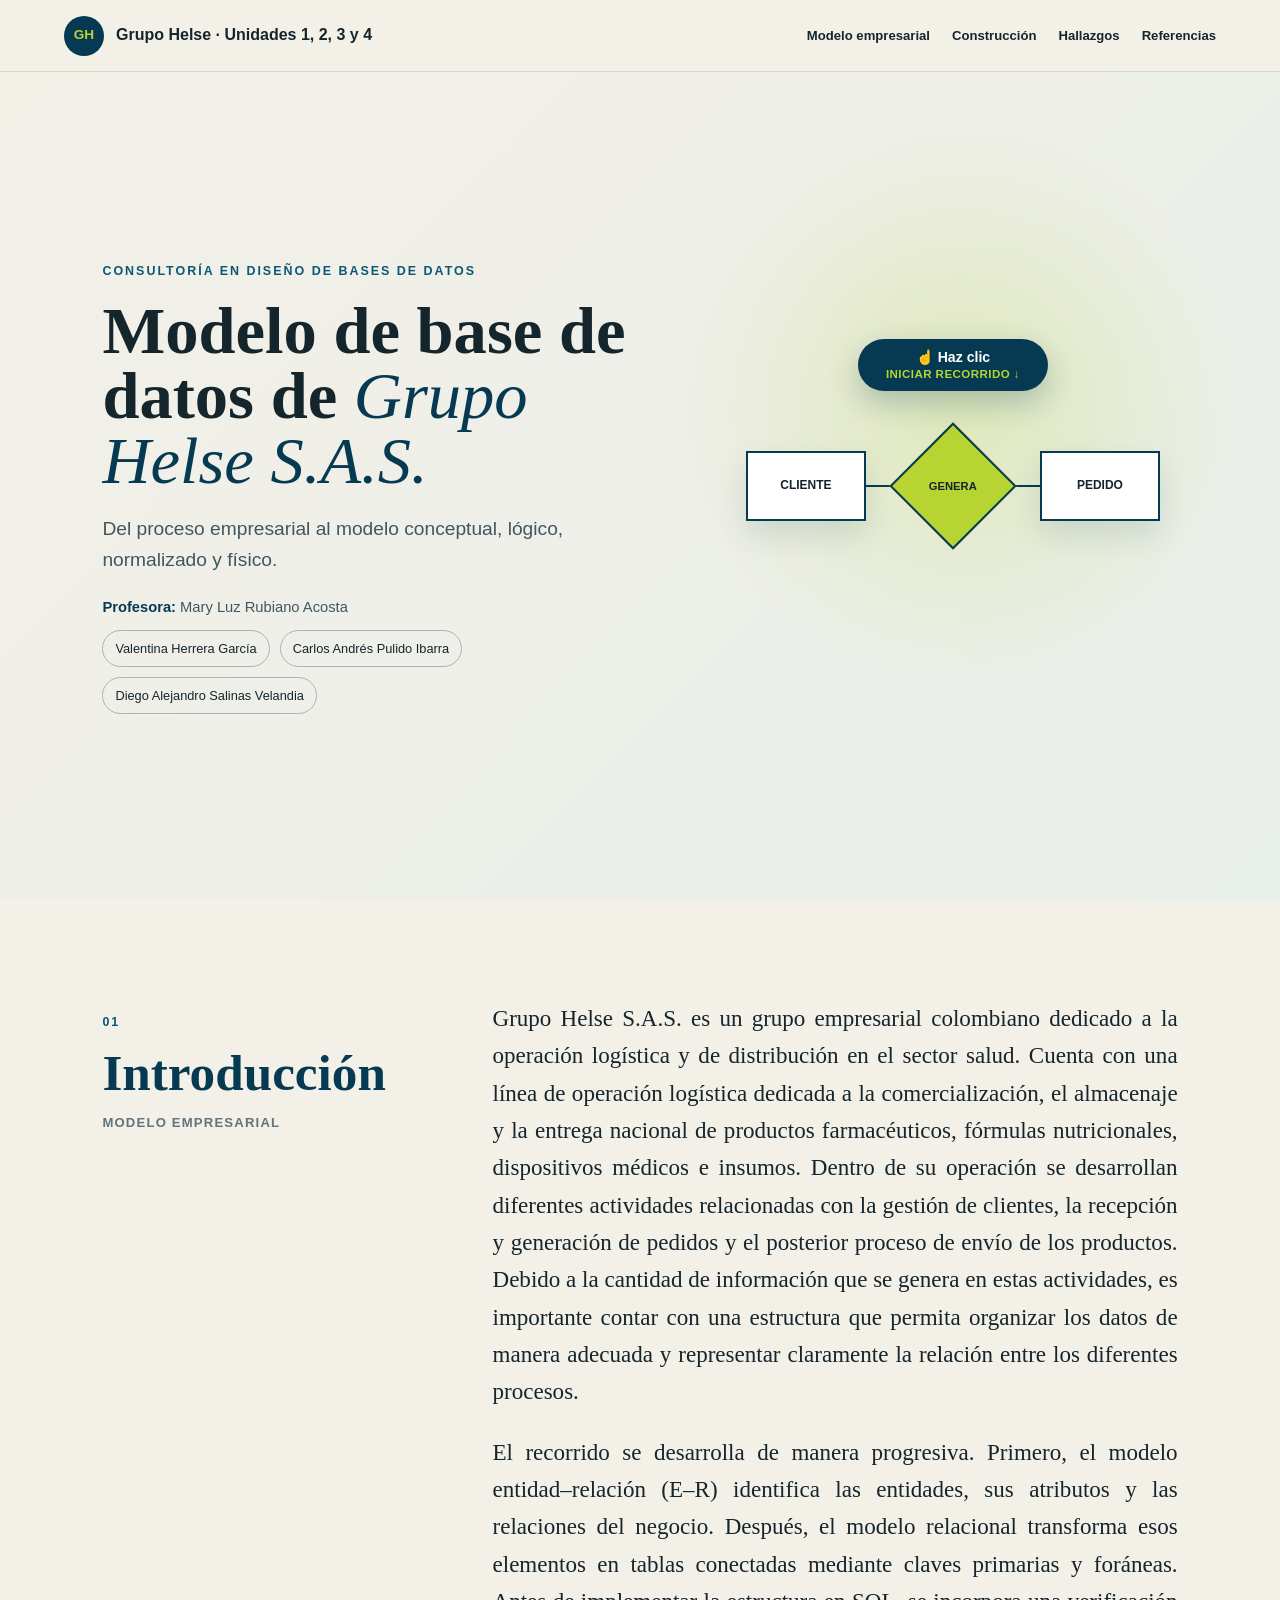
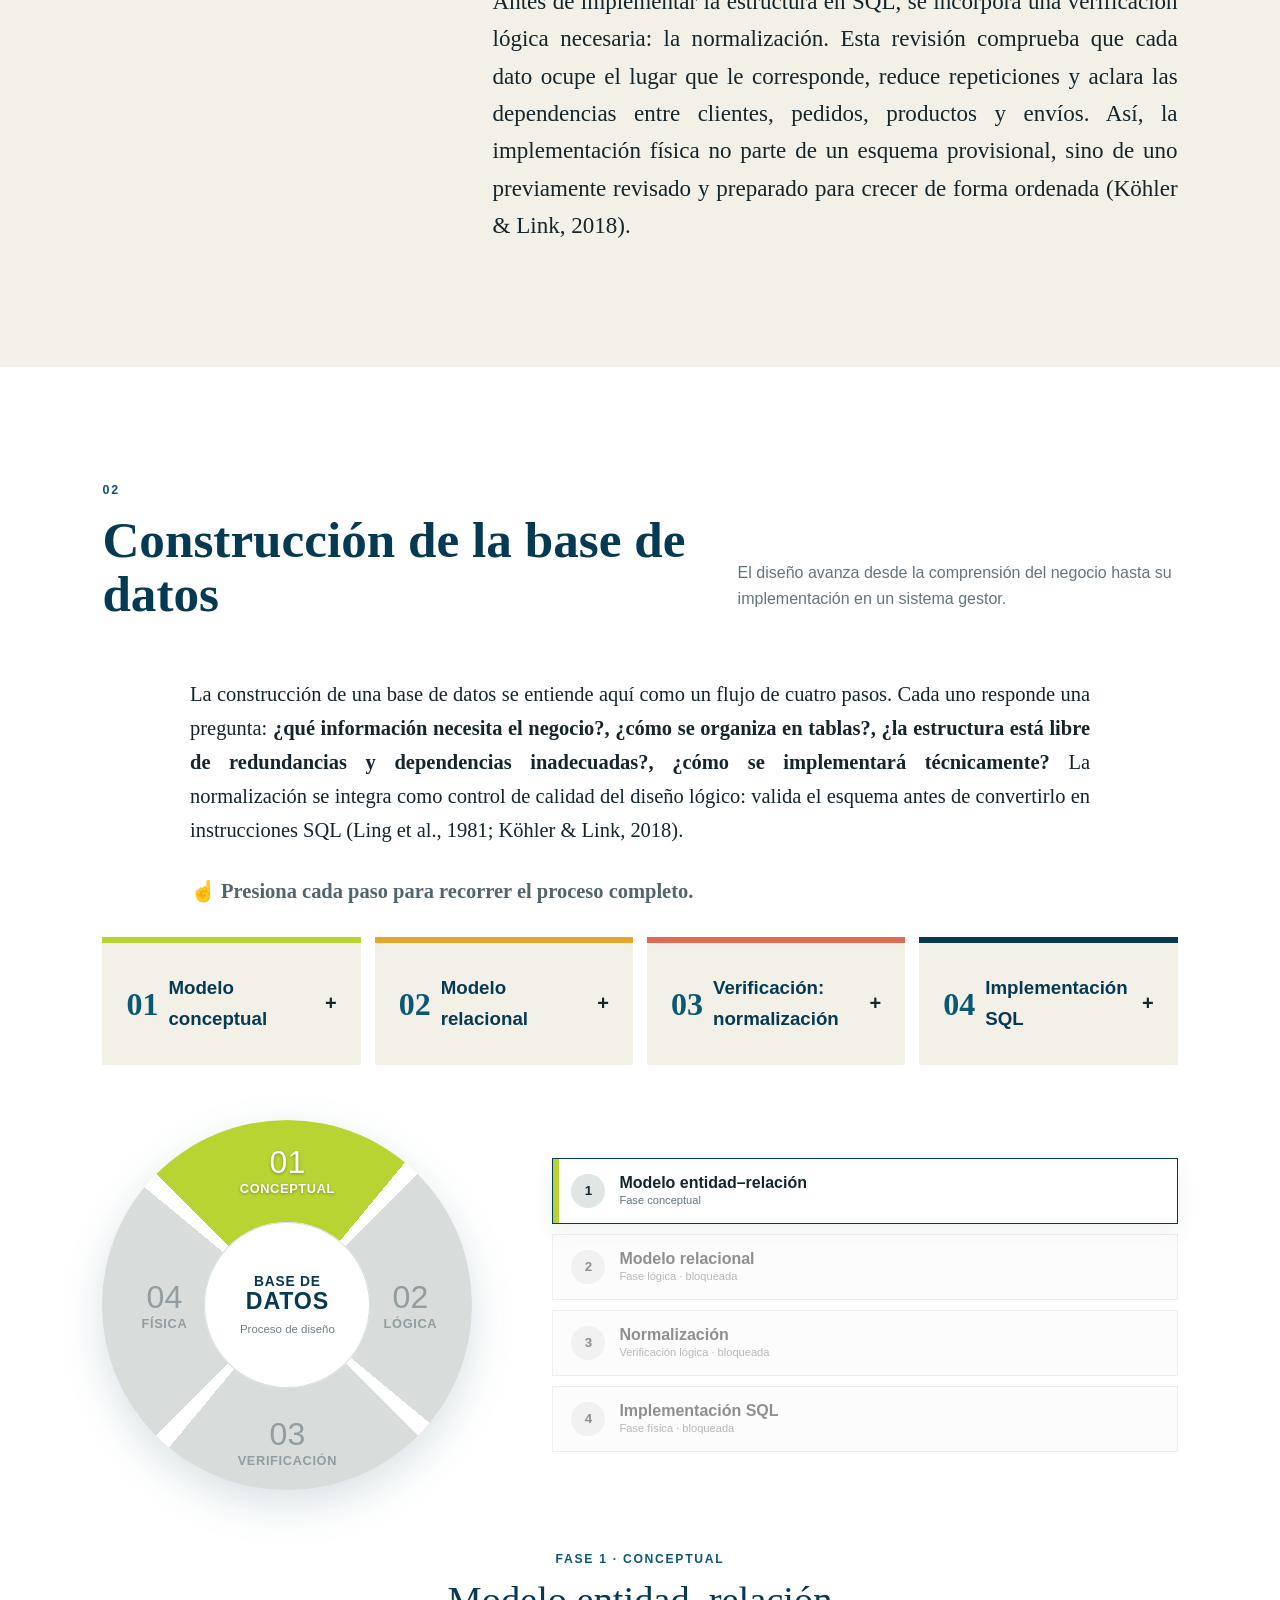
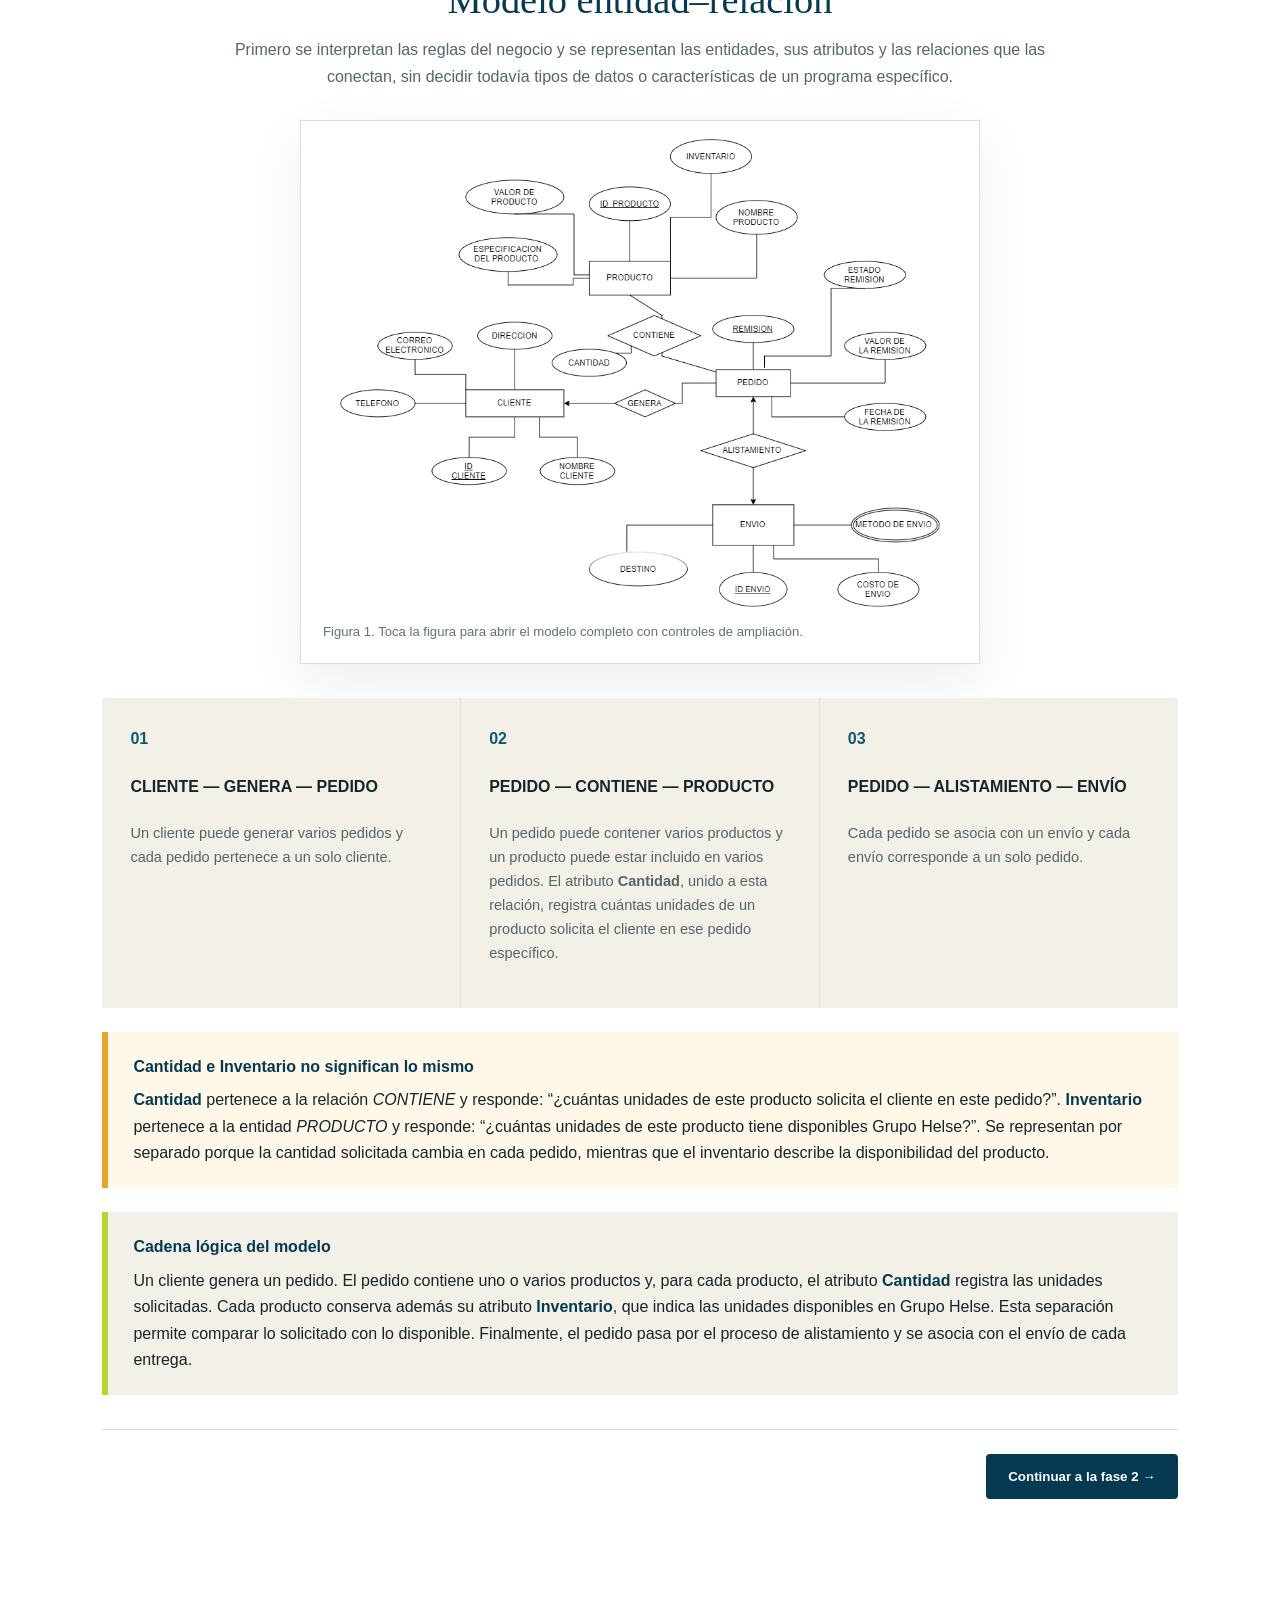
==== index.html @ 8d32c9d5 "Amplía únicamente la fase SQL con validación, dump, consultas y capturas; actualiza portada hasta Un" ====
<!doctype html>
<html lang="es">
<head>
  <meta charset="utf-8">
  <meta name="viewport" content="width=device-width,initial-scale=1">
  <meta http-equiv="Cache-Control" content="no-cache, no-store, must-revalidate">
  <meta http-equiv="Pragma" content="no-cache">
  <meta http-equiv="Expires" content="0">
  <title>Grupo Helse | Modelo de base de datos</title>
  <link rel="stylesheet" href="estilos.css?v=20260816-12">
  <link rel="stylesheet" href="fases.css?v=20260830-1">
  <style>
    .heroInicio{position:relative;border-radius:18px;cursor:pointer;outline:2px solid transparent;transition:transform .2s,outline-color .2s,background .2s}
    .heroInicio:hover,.heroInicio:focus-visible{transform:translateY(-4px);outline-color:var(--azul);background:#ffffff45}
    .indicacionInicio{position:absolute;top:28px;left:50%;z-index:4;transform:translateX(-50%);display:flex;flex-direction:column;align-items:center;min-width:190px;padding:10px 18px;border-radius:999px;background:var(--azul);color:#fff;box-shadow:0 12px 30px #063a5340;text-align:center;line-height:1.25;animation:latidoInicio 1.8s ease-in-out infinite}
    .indicacionInicio b{font-size:.88rem}.indicacionInicio small{color:var(--verde);font-size:.72rem;font-weight:800;letter-spacing:.04em;text-transform:uppercase}
    @keyframes latidoInicio{0%,100%{transform:translateX(-50%) scale(1)}50%{transform:translateX(-50%) scale(1.05)}}
    @media(max-width:600px){.indicacionInicio{top:4px}.heroInicio{margin-top:6px!important}}
    @media(prefers-reduced-motion:reduce){.indicacionInicio{animation:none}}
    @media(min-width:961px){.hero{padding-top:4vh;padding-bottom:4vh}.hero h1{font-size:clamp(3rem,5.2vw,5.5rem)}.hero .profesora{margin:0 0 10px}.hero .autores{margin:10px 0}}
    .fase4Activa .selectorFases{margin-bottom:18px}.fase4Activa #fase4 .avisoSiguienteLeccion{margin:0 auto;padding:24px;max-width:760px}.fase4Final p{margin:8px 0 18px;color:#52656d;font-size:1.05rem}.fase4Final .navegacionFases{justify-content:center;margin:0;padding:0;border:0}
    @media(max-width:600px){.fase4Activa .selectorFases{gap:10px;margin-bottom:10px}.fase4Activa .botonesFase{gap:6px}.fase4Activa .botonesFase button{padding:9px 12px}.fase4Activa #fase4 .avisoSiguienteLeccion{padding:14px}.fase4Activa #fase4 h3{font-size:1.8rem}.fase4Final p{margin:4px 0 10px}.fase4Final .navegacionFases button{padding:10px 14px}}
  </style>
  <link rel="stylesheet" href="sql-phase.css?v=20260907-1">
</head>
<body class="recorridoPendiente">
<header class="barra">
  <a class="marca" href="#inicio"><span>GH</span> Grupo Helse · Unidades 1, 2, 3 y 4</a>
  <nav><a href="#caso">Modelo empresarial</a><a href="#fases">Construcción</a><a href="#hallazgos">Hallazgos</a><a href="#referencias">Referencias</a></nav>
</header>
<main>
  <section class="hero" id="inicio">
    <div>
      <p class="etiqueta">Consultoría en diseño de bases de datos</p>
      <h1>Modelo de base de datos de <em>Grupo Helse S.A.S.</em></h1>
      <p class="bajada">Del proceso empresarial al modelo conceptual, lógico, normalizado y físico.</p>
      <p class="profesora"><strong>Profesora:</strong> Mary Luz Rubiano Acosta</p>
      <div class="autores"><span>Valentina Herrera García</span><span>Carlos Andrés Pulido Ibarra</span><span>Diego Alejandro Salinas Velandia</span></div>
    </div>
    <a class="heroGrafico heroInicio" href="#caso" aria-label="Haz clic para iniciar el recorrido">
      <span class="indicacionInicio"><b>☝ Haz clic</b><small>Iniciar recorrido ↓</small></span>
      <div class="nodo">CLIENTE</div><div class="linea"></div><div class="rombo"><span>GENERA</span></div><div class="linea"></div><div class="nodo">PEDIDO</div>
    </a>
  </section>

  <section class="seccion introduccion" id="caso">
    <div><p class="numero">01</p><h2>Introducción</h2><p class="subtitulo">Modelo empresarial</p></div>
    <div class="textoGrande">
      <p>Grupo Helse S.A.S. es un grupo empresarial colombiano dedicado a la operación logística y de distribución en el sector salud. Cuenta con una línea de operación logística dedicada a la comercialización, el almacenaje y la entrega nacional de productos farmacéuticos, fórmulas nutricionales, dispositivos médicos e insumos. Dentro de su operación se desarrollan diferentes actividades relacionadas con la gestión de clientes, la recepción y generación de pedidos y el posterior proceso de envío de los productos. Debido a la cantidad de información que se genera en estas actividades, es importante contar con una estructura que permita organizar los datos de manera adecuada y representar claramente la relación entre los diferentes procesos.</p>
      <p>El recorrido se desarrolla de manera progresiva. Primero, el modelo entidad–relación (E–R) identifica las entidades, sus atributos y las relaciones del negocio. Después, el modelo relacional transforma esos elementos en tablas conectadas mediante claves primarias y foráneas. Antes de implementar la estructura en SQL, se incorpora una verificación lógica necesaria: la normalización. Esta revisión comprueba que cada dato ocupe el lugar que le corresponde, reduce repeticiones y aclara las dependencias entre clientes, pedidos, productos y envíos. Así, la implementación física no parte de un esquema provisional, sino de uno previamente revisado y preparado para crecer de forma ordenada (Köhler &amp; Link, 2018).</p>
    </div>
  </section>

  <section class="seccion fases" id="fases">
    <div class="cabecera"><div><p class="numero">02</p><h2>Construcción de la base de datos</h2></div><p>El diseño avanza desde la comprensión del negocio hasta su implementación en un sistema gestor.</p></div>
    <div class="explicacionFases">
      <p>La construcción de una base de datos se entiende aquí como un flujo de cuatro pasos. Cada uno responde una pregunta: <strong>¿qué información necesita el negocio?, ¿cómo se organiza en tablas?, ¿la estructura está libre de redundancias y dependencias inadecuadas?, ¿cómo se implementará técnicamente?</strong> La normalización se integra como control de calidad del diseño lógico: valida el esquema antes de convertirlo en instrucciones SQL (Ling et al., 1981; Köhler &amp; Link, 2018).</p>
      <p class="ayudaFases">☝ Presiona cada paso para recorrer el proceso completo.</p>
      <div class="resumenTresFases resumenCuatroFases"><details><summary><span>01</span><h3>Modelo conceptual</h3><b>+</b></summary><p>Representa el negocio mediante entidades, atributos, relaciones y reglas. El modelo E–R facilita la comunicación entre usuarios y diseñadores <a href="https://doi.org/10.1016/j.datak.2015.07.002" target="_blank" rel="noopener">(Storey et al., 2015)</a>.</p></details><details><summary><span>02</span><h3>Modelo relacional</h3><b>+</b></summary><p>Transforma el modelo conceptual en tablas, columnas, claves primarias y claves foráneas, todavía sin depender de un gestor específico <a href="https://doi.org/10.1016/S0065-2458(08)60593-8" target="_blank" rel="noopener">(Navathe &amp; Pernul, 1992)</a>.</p></details><details><summary><span>03</span><h3>Verificación: normalización</h3><b>+</b></summary><p>Revisa el modelo lógico mediante la primera, segunda y tercera forma normal para reducir redundancias y comprobar dependencias antes de implementar.</p></details><details><summary><span>04</span><h3>Implementación SQL</h3><b>+</b></summary><p>Crea las tablas en un gestor y define tipos de datos, restricciones e índices a partir de una estructura ya verificada.</p></details></div>
    </div>
    <div class="selectorFases">
      <div class="rueda" data-activa="1" aria-label="Ciclo de construcción de la base de datos">
        <button class="sector sector1 activo" type="button" data-fase="fase1"><span>01</span><b>Conceptual</b></button>
        <button class="sector sector2" type="button" data-fase="fase2" disabled><span>02</span><b>Lógica</b></button>
        <button class="sector sector3" type="button" data-fase="fase3" disabled><span>03</span><b>Verificación</b></button>
        <button class="sector sector4" type="button" data-fase="fase4" disabled><span>04</span><b>Física</b></button>
        <div class="centroRueda">BASE DE<br><strong>DATOS</strong><small>Proceso de diseño</small></div>
      </div>
      <div class="botonesFase" role="tablist" aria-label="Fases del diseño">
        <button class="activo" role="tab" aria-selected="true" data-fase="fase1"><span>1</span><b>Modelo entidad–relación</b><small>Fase conceptual</small></button>
        <button role="tab" aria-selected="false" data-fase="fase2" disabled><span>2</span><b>Modelo relacional</b><small>Fase lógica · bloqueada</small></button>
        <button role="tab" aria-selected="false" data-fase="fase3" disabled><span>3</span><b>Normalización</b><small>Verificación lógica · bloqueada</small></button>
        <button role="tab" aria-selected="false" data-fase="fase4" disabled><span>4</span><b>Implementación SQL</b><small>Fase física · bloqueada</small></button>
      </div>
    </div>

    <article class="panelFase activo" id="fase1">
      <div class="encabezadoFase"><span>FASE 1 · CONCEPTUAL</span><h3>Modelo entidad–relación</h3><p>Primero se interpretan las reglas del negocio y se representan las entidades, sus atributos y las relaciones que las conectan, sin decidir todavía tipos de datos o características de un programa específico.</p></div>
      <a class="figuraEnlace" href="visor-diagrama.html?imagen=der-limpio&amp;titulo=Modelo%20entidad-relación&amp;v=20260816-5" target="_blank" rel="opener"><figure class="figuraDiagrama"><div class="marcoDiagrama"><img class="derCompleto" src="modelo-entidad-relacion-limpio.png?v=20260816-3" alt="Modelo entidad–relación de Grupo Helse sin cuadrícula de fondo"></div><figcaption>Figura 1. Toca la figura para abrir el modelo completo con controles de ampliación.</figcaption></figure></a>
      <div class="relaciones"><article><span>01</span><h4>CLIENTE — GENERA — PEDIDO</h4><p>Un cliente puede generar varios pedidos y cada pedido pertenece a un solo cliente.</p></article><article><span>02</span><h4>PEDIDO — CONTIENE — PRODUCTO</h4><p>Un pedido puede contener varios productos y un producto puede estar incluido en varios pedidos. El atributo <strong>Cantidad</strong>, unido a esta relación, registra cuántas unidades de un producto solicita el cliente en ese pedido específico.</p></article><article><span>03</span><h4>PEDIDO — ALISTAMIENTO — ENVÍO</h4><p>Cada pedido se asocia con un envío y cada envío corresponde a un solo pedido.</p></article></div>
      <aside class="aclaracionAtributos"><strong>Cantidad e Inventario no significan lo mismo</strong><p><strong>Cantidad</strong> pertenece a la relación <em>CONTIENE</em> y responde: “¿cuántas unidades de este producto solicita el cliente en este pedido?”. <strong>Inventario</strong> pertenece a la entidad <em>PRODUCTO</em> y responde: “¿cuántas unidades de este producto tiene disponibles Grupo Helse?”. Se representan por separado porque la cantidad solicitada cambia en cada pedido, mientras que el inventario describe la disponibilidad del producto.</p></aside>
      <aside class="cadenaLogica"><strong>Cadena lógica del modelo</strong><p>Un cliente genera un pedido. El pedido contiene uno o varios productos y, para cada producto, el atributo <strong>Cantidad</strong> registra las unidades solicitadas. Cada producto conserva además su atributo <strong>Inventario</strong>, que indica las unidades disponibles en Grupo Helse. Esta separación permite comparar lo solicitado con lo disponible. Finalmente, el pedido pasa por el proceso de alistamiento y se asocia con el envío de cada entrega.</p></aside>
      <div class="navegacionFases"><button type="button" data-ir-fase="fase2">Continuar a la fase 2 <span>→</span></button></div>
    </article>

    <article class="panelFase" id="fase2" hidden>
      <div class="encabezadoFase"><span>FASE 2 · LÓGICA</span><h3>Del modelo E–R al modelo relacional</h3><p>Las entidades se convierten en tablas, los atributos en columnas y las claves identifican o conectan registros. La cardinalidad guía la transformación de cada relación.</p></div>
      <a class="figuraEnlace" href="visor-diagrama.html?imagen=relacional&amp;titulo=Modelo%20relacional&amp;v=20260816-12" target="_blank" rel="opener"><figure class="figuraDiagrama"><div class="marcoDiagrama"><img class="relacionalCompleto" data-modelo-relacional src="modelo-relacional.png?v=20260816-12" alt="Modelo relacional de Grupo Helse"></div><figcaption>Figura 2. Toca la figura para verla completa y ampliarla.</figcaption></figure></a>
      <section class="lecturaRelacional" aria-labelledby="titulo-transformacion">
        <div class="tituloTransformacion"><span>Lectura interactiva</span><h4 id="titulo-transformacion">De la cardinalidad a las tablas</h4><p>Presiona cada transformación para conocer cómo se representa en el modelo relacional.</p></div>
        <div class="transformacionInteractiva">
          <details><summary><span>1:M</span><div><b>CLIENTE — PEDIDO</b><small>Uno a muchos</small></div><i>+</i></summary><p>CLIENTE y PEDIDO se convierten en tablas independientes. Como un cliente puede tener varios pedidos, la identificación del cliente se incorpora en PEDIDO. Así, cada pedido puede asociarse con un solo cliente, mientras un cliente puede aparecer en diferentes pedidos.</p></details>
          <details><summary><span>M:N</span><div><b>PEDIDO — PRODUCTO</b><small>Muchos a muchos</small></div><i>+</i></summary><p>Una relación muchos a muchos genera una tabla intermedia llamada PRODUCTOS_PEDIDO. Esta tabla reúne la identificación del pedido y la del producto. También almacena Cantidad, porque este dato depende de la combinación entre un pedido y un producto.</p></details>
          <details><summary><span>1:1</span><div><b>PEDIDO — ENVÍO</b><small>Uno a uno</small></div><i>+</i></summary><p>PEDIDO y ENVÍO se mantienen como tablas independientes. La remisión del pedido se registra en ENVÍO para conservar la correspondencia entre ambos. Esta referencia debe ser única para garantizar que cada pedido se asocie con un solo envío.</p></details>
          <details><summary><span>1:M</span><div><b>ENVÍO — MÉTODO_ENVÍO</b><small>Atributo multivaluado</small></div><i>+</i></summary><p>Como un envío puede registrar varios métodos, el atributo método de envío se transforma en una tabla separada. Cada registro de METODO_ENVIO queda asociado con un envío, lo que permite almacenar varios métodos sin repetir los demás datos del envío.</p></details>
        </div>
        <aside class="cadenaLogica"><strong>Cadena lógica del modelo relacional</strong><p>CLIENTE se relaciona con PEDIDO; PEDIDO se conecta con PRODUCTOS mediante PRODUCTOS_PEDIDO; PEDIDO se asocia con ENVÍO; y ENVÍO se relaciona con METODO_ENVIO.</p></aside>
      </section>
      <div class="navegacionFases"><button class="secundario" type="button" data-ir-fase="fase1"><span>←</span> Volver al paso 1</button><button type="button" data-ir-fase="fase3">Verificar el modelo <span>→</span></button></div>
    </article>

    <article class="panelFase normalizacion" id="fase3" hidden>
      <div class="encabezadoFase"><span>PASO 3 · VERIFICACIÓN LÓGICA</span><h3>Normalización de la base de datos</h3><p>Antes de escribir SQL, se comprueba que cada dato sea atómico, dependa de la clave correcta y se almacene en la tabla que describe. Este control reduce anomalías de inserción, actualización y eliminación.</p></div>
      <div class="formasNormales" aria-label="Primera, segunda y tercera forma normal">
        <article><span>1FN</span><h4>Un dato por celda</h4><p>Elimina grupos repetidos y deja cada producto solicitado en un registro independiente.</p></article>
        <article><span>2FN</span><h4>Dependencia de la clave completa</h4><p>En <code>PRODUCTOS_PEDIDO</code>, la cantidad depende de la combinación entre pedido y producto; los datos propios del producto permanecen en <code>PRODUCTO</code>.</p></article>
        <article><span>3FN</span><h4>Sin dependencias transitivas</h4><p>El nombre y la ciudad del cliente se guardan en <code>CLIENTE</code>; <code>PEDIDO</code> conserva únicamente su identificador como clave foránea.</p></article>
      </div>
      <aside class="cadenaLogica controlCalidad"><strong>La normalización no interrumpe el recorrido: lo valida</strong><p>El modelo relacional propone las tablas; la normalización comprueba su estructura; y SQL implementa el resultado verificado. Las dependencias funcionales —por ejemplo, <code>id_producto → nombre_producto</code> e <code>id_cliente → nombre_cliente, ciudad</code>— permiten decidir en qué tabla debe quedar cada atributo (Ling et al., 1981).</p></aside>
      <section class="historieta" aria-labelledby="titulo-historieta"><div class="tituloTransformacion"><span>Recorrido visual</span><h4 id="titulo-historieta">Historieta: normalización de datos en Grupo Helse</h4><p>Ocho páginas presentan el recorrido desde una tabla desorganizada hasta un modelo normalizado y preparado para implementarse en SQL.</p><p><a class="botonDocumento" href="Actividad_Grupo_Helse_actualizada.pdf?v=20260831-1" target="_blank" rel="noopener">Abrir la historieta completa en PDF</a></p></div><div class="paginasHistorieta"><a href="assets/normalizacion/historieta-1.jpg?v=20260831-1" target="_blank" rel="noopener"><img src="assets/normalizacion/historieta-1.jpg?v=20260831-1" alt="Historieta de normalización de datos de Grupo Helse, página 1 de 8"><span>Abrir página 1</span></a><a href="assets/normalizacion/historieta-2.jpg?v=20260831-1" target="_blank" rel="noopener"><img src="assets/normalizacion/historieta-2.jpg?v=20260831-1" alt="Historieta de normalización de datos de Grupo Helse, página 2 de 8"><span>Abrir página 2</span></a><a href="assets/normalizacion/historieta-3.jpg?v=20260831-1" target="_blank" rel="noopener"><img src="assets/normalizacion/historieta-3.jpg?v=20260831-1" alt="Historieta de normalización de datos de Grupo Helse, página 3 de 8"><span>Abrir página 3</span></a><a href="assets/normalizacion/historieta-4.jpg?v=20260831-1" target="_blank" rel="noopener"><img src="assets/normalizacion/historieta-4.jpg?v=20260831-1" alt="Historieta de normalización de datos de Grupo Helse, página 4 de 8"><span>Abrir página 4</span></a><a href="assets/normalizacion/historieta-5.jpg?v=20260831-1" target="_blank" rel="noopener"><img src="assets/normalizacion/historieta-5.jpg?v=20260831-1" alt="Historieta de normalización de datos de Grupo Helse, página 5 de 8"><span>Abrir página 5</span></a><a href="assets/normalizacion/historieta-6.jpg?v=20260831-1" target="_blank" rel="noopener"><img src="assets/normalizacion/historieta-6.jpg?v=20260831-1" alt="Historieta de normalización de datos de Grupo Helse, página 6 de 8"><span>Abrir página 6</span></a><a href="assets/normalizacion/historieta-7.jpg?v=20260831-1" target="_blank" rel="noopener"><img src="assets/normalizacion/historieta-7.jpg?v=20260831-1" alt="Historieta de normalización de datos de Grupo Helse, página 7 de 8"><span>Abrir página 7</span></a><a href="assets/normalizacion/historieta-8.jpg?v=20260831-1" target="_blank" rel="noopener"><img src="assets/normalizacion/historieta-8.jpg?v=20260831-1" alt="Historieta de normalización de datos de Grupo Helse, página 8 de 8"><span>Abrir página 8</span></a></div></section>
      <div class="navegacionFases"><button class="secundario" type="button" data-ir-fase="fase2"><span>←</span> Volver al paso 2</button><button type="button" data-ir-fase="fase4">Continuar a SQL <span>→</span></button></div>
    </article>

    <article class="panelFase" id="fase4" hidden>
      <div class="encabezadoFase"><span>PASO 4 · FASE FÍSICA</span><h3>Implementación SQL</h3><p>Del esquema normalizado a una base de datos reproducible: implementar, validar con MySQL Workbench y consultar información útil para Grupo Helse.</p></div>
      <div class="sql-actualizacion">
      <nav class="sql-ruta" aria-label="Recorrido de implementación SQL"><a href="#sql-validacion">01 · Validación</a><a href="#sql-modelo-final">02 · Modelo final</a><a href="#sql-descarga">03 · Dump SQL</a><a href="#sql-consultas">04 · Consultas</a><a href="#sql-conclusiones">05 · Conclusiones</a></nav>
      <section id="sql-validacion" class="sql-seccion"><div class="tituloTransformacion"><span>Implementar para validar</span><h4>Validación y ajuste del modelo relacional</h4><p>El modelo inicial organizó entidades, atributos y relaciones. Al crear la base en MySQL fue posible contrastar ese diseño con las claves y relaciones realmente implementadas.</p></div>
      <div class="sql-pasos"><article><b>01 · Implementación</b><p>Crear el esquema, las seis tablas, sus claves primarias y foráneas e incorporar los datos mediante INSERT INTO.</p></article><article><b>02 · Reverse Engineer</b><p>En MySQL Workbench: <strong>Database → Reverse Engineer</strong>. Seleccionar el esquema y generar el diagrama de la base implementada.</p></article><article><b>03 · Contraste y ajuste</b><p>Revisar cardinalidades y nombres frente al diseño inicial. La implementación ayuda a precisar las decisiones de modelado.</p></article></div>
      <aside class="cadenaLogica"><strong>Cómo leer las etapas anteriores</strong><p>Los diagramas de los pasos conceptual y lógico se conservan como antecedentes del aprendizaje. Las decisiones de envío allí descritas se contrastan aquí: el modelo definitivo implementa <strong>PEDIDO 1:N ENVIO</strong> y <strong>METODO_ENVIO 1:N ENVIO</strong>. Cada envío registra un método y una remisión puede tener varios envíos.</p></aside>
      <div class="sql-filtros" aria-label="Filtrar ajustes"><button type="button" data-sql-filtro="todos" aria-pressed="true">Todos los ajustes</button><button type="button" data-sql-filtro="relaciones" aria-pressed="false">Relaciones</button><button type="button" data-sql-filtro="nombres" aria-pressed="false">Nombres</button></div>
      <div class="sql-comparacion"><details data-sql-grupo="relaciones"><summary><strong>CLIENTE → PEDIDO</strong><span><small>Inicial</small> <code>1:N</code> → <small>Implementado</small> <code>1:N</code></span></summary><p>Se mantiene. Un cliente puede realizar varios pedidos y cada pedido pertenece a un cliente.</p></details><details data-sql-grupo="relaciones"><summary><strong>PEDIDO → PRODUCTOS_PEDIDO</strong><span><small>Inicial</small> <code>1:N</code> → <small>Implementado</small> <code>1:N</code></span></summary><p>Se mantiene. Un pedido puede contener varios productos.</p></details><details data-sql-grupo="relaciones"><summary><strong>PRODUCTOS → PRODUCTOS_PEDIDO</strong><span><small>Inicial</small> <code>1:N</code> → <small>Implementado</small> <code>1:N</code></span></summary><p>Se mantiene. Un producto puede aparecer en diferentes pedidos.</p></details><details data-sql-grupo="relaciones"><summary><strong>METODO_ENVIO → ENVIO</strong><span><small>Inicial</small> <code>1:1</code> → <small>Implementado</small> <code>1:N</code></span></summary><p>Un mismo método de envío puede utilizarse en muchos envíos. Cada envío registra un método.</p></details><details data-sql-grupo="relaciones"><summary><strong>PEDIDO → ENVIO</strong><span><small>Inicial</small> <code>1:1</code> → <small>Implementado</small> <code>1:N</code></span></summary><p>La implementación permite varios envíos por remisión, por ejemplo en despachos parciales. Es una decisión de modelado, no un error absoluto del diseño inicial.</p></details><details data-sql-grupo="nombres"><summary><strong>Identificador del método de envío</strong><span><small>Inicial</small> <code>Id_envio</code> → <small>Implementado</small> <code>Id_metodo</code></span></summary><p>El atributo identifica un método de envío y no un envío.</p></details><details data-sql-grupo="nombres"><summary><strong>Cliente en PEDIDO</strong><span><small>Inicial</small> <code>CLIENTE_idCLIENTE</code> → <small>Implementado</small> <code>Idcliente</code></span></summary><p>Se simplificó la nomenclatura sin modificar la relación.</p></details><details data-sql-grupo="nombres"><summary><strong>Pedido en ENVIO</strong><span><small>Inicial</small> <code>PEDIDO_Nro_Remision</code> → <small>Implementado</small> <code>Nro_remision</code></span></summary><p>Se simplificó el nombre de la clave foránea para mejorar la legibilidad.</p></details><details data-sql-grupo="nombres"><summary><strong>Producto en PRODUCTOS_PEDIDO</strong><span><small>Inicial</small> <code>PRODUCTOS_idPRODUCTO</code> → <small>Implementado</small> <code>Id_producto</code></span></summary><p>Se simplificó el nombre manteniendo su función como clave foránea.</p></details></div>
      <p class="sql-nota">El diseño de una base de datos es iterativo. La implementación permite detectar inconsistencias y mejorar decisiones; validar el diagrama contra el SQL es una etapa fundamental antes de realizar consultas.</p></section>
      <section id="sql-modelo-final" class="sql-seccion"><div class="tituloTransformacion"><span>La estructura implementada</span><h4>Modelo relacional final</h4><p>Diagrama generado mediante Reverse Engineer en MySQL Workbench: esta es la referencia definitiva del ejercicio.</p></div>
      <figure class="sql-figura"><button type="button" class="sql-ampliar" data-sql-imagen="assets/sql/Diagrama%20relacional.png" data-sql-titulo="Modelo relacional final de Grupo Helse" aria-label="Ampliar: Modelo relacional final de Grupo Helse"><img src="assets/sql/Diagrama%20relacional.png" alt="Modelo relacional final de Grupo Helse" loading="lazy"></button><figcaption>Seis tablas y cinco relaciones 1:N implementadas en MySQL. <button type="button" data-sql-imagen="assets/sql/Diagrama%20relacional.png" data-sql-titulo="Modelo relacional final de Grupo Helse" class="sql-enlace">Ampliar imagen ↗</button></figcaption></figure>
      <div class="sql-relaciones"><p>CLIENTE → PEDIDO <b>1:N</b></p><p>PEDIDO → PRODUCTOS_PEDIDO <b>1:N</b></p><p>PRODUCTOS → PRODUCTOS_PEDIDO <b>1:N</b></p><p>METODO_ENVIO → ENVIO <b>1:N</b></p><p>PEDIDO → ENVIO <b>1:N</b></p></div>
      <aside class="cadenaLogica"><strong>PRODUCTOS_PEDIDO continúa siendo la tabla asociativa</strong><p>Resuelve la relación muchos a muchos entre PEDIDO y PRODUCTOS. Contiene <code>Nro_remision</code>, <code>Id_producto</code> y <code>Cantidad</code>. Las dos primeras columnas forman su clave primaria compuesta y funcionan como claves foráneas.</p></aside>
      <details class="sql-diccionario"><summary>Explorar las seis tablas y sus atributos</summary><p>PK: clave primaria · FK: clave foránea.</p><div class="sql-tablas"><article><h5>cliente</h5><ul><li><code>idCLIENTE · PK</code></li><li><code>Nom_cliente</code></li><li><code>Telefono</code></li><li><code>Correo_elect</code></li><li><code>Direccion</code></li></ul></article><article><h5>pedido</h5><ul><li><code>Nro_remision · PK</code></li><li><code>Idcliente · FK</code></li><li><code>Fecha_remision</code></li><li><code>Valor_remision</code></li><li><code>Estado_remision</code></li></ul></article><article><h5>productos</h5><ul><li><code>Id_producto · PK</code></li><li><code>Nom_producto</code></li><li><code>Especificacion_producto</code></li><li><code>Valor_producto</code></li><li><code>Inventario</code></li></ul></article><article><h5>productos_pedido</h5><ul><li><code>Nro_remision · PK / FK</code></li><li><code>Id_producto · PK / FK</code></li><li><code>Cantidad</code></li></ul></article><article><h5>envio</h5><ul><li><code>Id_envio · PK</code></li><li><code>Destino</code></li><li><code>Costo_envio</code></li><li><code>Nro_remision · FK</code></li><li><code>Id_metodo · FK</code></li></ul></article><article><h5>metodo_envio</h5><ul><li><code>Id_metodo · PK</code></li><li><code>Metodo_envio</code></li></ul></article></div></details><a class="sql-enlace" href="assets/sql/Diagrama%20relacional%20final.svg" download>Descargar diagrama SVG ↓</a></section>
      <section id="sql-descarga" class="sql-seccion sql-descarga"><div class="tituloTransformacion"><span>Reproducir el ejercicio</span><h4>Descargar la base de datos</h4></div><p>El archivo <strong>final_grupo_helse.sql</strong> permite reconstruir el esquema <code>final</code>, la estructura de las seis tablas, sus claves y relaciones y los datos mediante <code>INSERT INTO</code>. Se conserva sin modificaciones.</p><a class="botonDocumento" href="assets/sql/final_grupo_helse.sql" download="final_grupo_helse.sql">Descargar base de datos MySQL (.sql) ↓</a><p>Después de descargarlo, ábrelo o impórtalo desde MySQL Workbench. El dump recrea las tablas del esquema <code>final</code>; utilízalo en un entorno de práctica.</p></section>
      <section id="sql-consultas" class="sql-seccion"><div class="tituloTransformacion"><span>De la estructura a la información</span><h4>Consultas SQL aplicadas</h4><p>Una vez validada la estructura, el siguiente paso fue comprobar si la base respondía preguntas útiles para la operación de Grupo Helse.</p></div>
      <div class="sql-selector" role="tablist" aria-label="Consultas SQL"><button type="button" role="tab" id="sql-tab-0" aria-controls="sql-consulta-0" aria-selected="true" tabindex="0" data-sql-consulta="0"><span>01</span>Trazabilidad</button><button type="button" role="tab" id="sql-tab-1" aria-controls="sql-consulta-1" aria-selected="false" tabindex="-1" data-sql-consulta="1"><span>02</span>Inventario disponible</button><button type="button" role="tab" id="sql-tab-2" aria-controls="sql-consulta-2" aria-selected="false" tabindex="-1" data-sql-consulta="2"><span>03</span>Costo logístico</button></div>
      <article role="tabpanel" id="sql-consulta-0" aria-labelledby="sql-tab-0" ><h5 class="sql-pregunta">¿Qué productos contiene cada remisión, en qué cantidades y a qué cliente pertenece?</h5><p>Reconstruir el detalle de un pedido permite identificar al cliente, los productos solicitados y sus cantidades a partir del número de remisión.</p><p class="sql-tablas-usadas"><strong>Tablas participantes:</strong> cliente → pedido → productos_pedido → productos</p><div class="sql-columnas"><div><h5>La consulta</h5><p>Los JOIN reúnen información distribuida en tablas normalizadas. ORDER BY organiza el detalle por remisión y nombre del producto.</p><pre tabindex="0" aria-label="Código SQL: Trazabilidad"><code>USE final;

SELECT
    pedido.Nro_remision,
    cliente.Nom_cliente,
    productos.Nom_producto,
    productos_pedido.Cantidad
FROM pedido
JOIN cliente
    ON pedido.Idcliente = cliente.idCLIENTE
JOIN productos_pedido
    ON pedido.Nro_remision = productos_pedido.Nro_remision
JOIN productos
    ON productos_pedido.Id_producto = productos.Id_producto
ORDER BY pedido.Nro_remision, productos.Nom_producto;</code></pre><a class="sql-enlace" href="assets/sql/Query%201.sql" download>Descargar Query 1.sql ↓</a><p class="sql-aclaracion">El archivo original y la captura usan <code>final_prueba_importacion</code>. El código mostrado utiliza <code>USE final;</code> para ejecutarse sobre el esquema del dump. La descarga conserva el SQL original.</p></div><aside><h5>Cómo leer el resultado</h5><p>Cada fila vincula una remisión con su cliente, un producto y la cantidad solicitada. Una remisión con varios productos aparece en varias filas.</p><div class="sql-nota"><strong>Alcance de la respuesta</strong><p>El resultado describe las líneas de pedido registradas; no demuestra por sí solo que los productos hayan sido despachados o entregados.</p></div></aside></div><h5>Evidencia en MySQL Workbench</h5><figure class="sql-figura"><button type="button" class="sql-ampliar" data-sql-imagen="assets/sql/consulta_1_trazabilidad.png" data-sql-titulo="Código SQL y Result Grid: Trazabilidad" aria-label="Ampliar: Código SQL y Result Grid: Trazabilidad"><img src="assets/sql/consulta_1_trazabilidad.png" alt="Código SQL y Result Grid: Trazabilidad" loading="lazy"></button><figcaption>Consulta 1. Código SQL y Result Grid en MySQL Workbench. La captura utiliza el esquema de prueba final_prueba_importacion. <button type="button" data-sql-imagen="assets/sql/consulta_1_trazabilidad.png" data-sql-titulo="Código SQL y Result Grid: Trazabilidad" class="sql-enlace">Ampliar imagen ↗</button></figcaption></figure><aside class="cadenaLogica"><strong>Análisis de la captura</strong><p>En la captura, la remisión 678 corresponde a DISTRIBUCIONES PHARMASER LIMITADA y contiene 52 unidades de ENSURE ADVANCE LIQUIDO VAINILLA RPB. La remisión 679 vincula el mismo producto con TADA INVERSIONES SAS y 26 unidades. Los JOIN permiten leer juntos el cliente, la remisión y el detalle del producto.</p></aside></article><article role="tabpanel" id="sql-consulta-1" aria-labelledby="sql-tab-1" hidden><h5 class="sql-pregunta">¿Qué productos solicitados pueden cubrirse actualmente con el inventario disponible y cuáles presentan insuficiencia?</h5><p>Comparar la cantidad de cada línea de pedido con el inventario actualmente registrado ayuda a identificar necesidades de abastecimiento.</p><p class="sql-tablas-usadas"><strong>Tablas participantes:</strong> productos_pedido → productos</p><div class="sql-columnas"><div><h5>La consulta</h5><p>CASE compara cantidades y clasifica cada línea como inventario suficiente o insuficiente. AS asigna nombres claros a las columnas del resultado.</p><pre tabindex="0" aria-label="Código SQL: Inventario disponible"><code>USE final;

SELECT
    productos_pedido.Nro_remision,
    productos.Nom_producto,
    productos_pedido.Cantidad AS Cantidad_solicitada,
    productos.Inventario AS Inventario_actual,
    CASE
        WHEN productos.Inventario &gt;= productos_pedido.Cantidad
        THEN 'Inventario suficiente'
        ELSE 'Inventario insuficiente'
    END AS Estado_inventario
FROM productos_pedido
JOIN productos
    ON productos_pedido.Id_producto = productos.Id_producto
ORDER BY productos_pedido.Nro_remision, productos.Nom_producto;</code></pre><a class="sql-enlace" href="assets/sql/Query%202.sql" download>Descargar Query 2.sql ↓</a></div><aside><h5>Cómo leer el resultado</h5><p>Cantidad_solicitada se contrasta con Inventario_actual. Si el inventario es mayor o igual a la cantidad de esa línea, se muestra «Inventario suficiente»; en caso contrario, «Inventario insuficiente».</p><div class="sql-nota"><strong>Alcance de la respuesta</strong><p>La base no tiene un historial de inventario por fecha: no permite saber si había existencias al realizar el pedido. La comparación es individual por línea y no descuenta ni acumula la demanda de otras remisiones; no garantiza cubrirlas todas simultáneamente.</p></div></aside></div><h5>Evidencia en MySQL Workbench</h5><figure class="sql-figura"><button type="button" class="sql-ampliar" data-sql-imagen="assets/sql/consulta_2_inventario.png" data-sql-titulo="Código SQL y Result Grid: Inventario disponible" aria-label="Ampliar: Código SQL y Result Grid: Inventario disponible"><img src="assets/sql/consulta_2_inventario.png" alt="Código SQL y Result Grid: Inventario disponible" loading="lazy"></button><figcaption>Consulta 2. Comparación de cantidades e inventario en el Result Grid. La captura muestra el código desde la línea 3; el SQL completo está disponible arriba y en la descarga. <button type="button" data-sql-imagen="assets/sql/consulta_2_inventario.png" data-sql-titulo="Código SQL y Result Grid: Inventario disponible" class="sql-enlace">Ampliar imagen ↗</button></figcaption></figure><aside class="cadenaLogica"><strong>Análisis de la captura</strong><p>Todas las filas completas visibles están clasificadas como «Inventario suficiente». Por ejemplo, la remisión 678 solicita 52 unidades de ENSURE ADVANCE LIQUIDO VAINILLA RPB frente a 200 registradas. Sin embargo, al sumar solo las cuatro líneas visibles de ese producto (remisiones 678, 679, 5242 y 5252), obtenemos 52 + 26 + 130 + 65 = 273 unidades. Si debieran atenderse simultáneamente con esas 200 unidades, faltarían 73. Esta suma es una lectura de las filas de la captura, no una columna calculada por la consulta. Confirma por qué evaluar cada línea no equivale a cubrir la demanda acumulada.</p></aside></article><article role="tabpanel" id="sql-consulta-2" aria-labelledby="sql-tab-2" hidden><h5 class="sql-pregunta">¿Qué remisiones destinan una mayor proporción de su valor al costo acumulado de sus envíos?</h5><p>Identificar remisiones cuyo transporte tiene un peso relativo alto permite orientar la revisión de los costos logísticos.</p><p class="sql-tablas-usadas"><strong>Tablas participantes:</strong> pedido → envio</p><div class="sql-columnas"><div><h5>La consulta</h5><p>Como PEDIDO → ENVIO es 1:N, SUM acumula los costos de todos los envíos por remisión. GROUP BY agrupa, ROUND redondea a dos decimales y ORDER BY DESC muestra primero los porcentajes mayores.</p><pre tabindex="0" aria-label="Código SQL: Costo logístico"><code>USE final;

SELECT
    pedido.Nro_remision,
    pedido.Valor_remision,
    SUM(envio.Costo_envio) AS Costo_total_envios,
    ROUND(
        (SUM(envio.Costo_envio) / pedido.Valor_remision) * 100,
        2
    ) AS Porcentaje_envio
FROM pedido
JOIN envio
    ON pedido.Nro_remision = envio.Nro_remision
GROUP BY
    pedido.Nro_remision,
    pedido.Valor_remision
ORDER BY Porcentaje_envio DESC;</code></pre><a class="sql-enlace" href="assets/sql/Query%203.sql" download>Descargar Query 3.sql ↓</a></div><aside><h5>Cómo leer el resultado</h5><p>Porcentaje_envio = (costo total de los envíos ÷ valor de la remisión) × 100. Un porcentaje mayor indica que el transporte representa una proporción mayor del valor de esa remisión.</p><div class="sql-nota"><strong>Alcance de la respuesta</strong><p>Este porcentaje no representa rentabilidad, margen ni utilidad neta: faltan los demás costos de operación. El JOIN incluye remisiones con envíos registrados; si el valor de una remisión es cero o nulo, el porcentaje no es interpretable.</p></div></aside></div><h5>Evidencia en MySQL Workbench</h5><figure class="sql-figura"><button type="button" class="sql-ampliar" data-sql-imagen="assets/sql/consulta_3_costos_envio.png" data-sql-titulo="Código SQL y Result Grid: Costo logístico" aria-label="Ampliar: Código SQL y Result Grid: Costo logístico"><img src="assets/sql/consulta_3_costos_envio.png" alt="Código SQL y Result Grid: Costo logístico" loading="lazy"></button><figcaption>Consulta 3. Costos de envío acumulados por remisión, ordenados por porcentaje de mayor a menor. <button type="button" data-sql-imagen="assets/sql/consulta_3_costos_envio.png" data-sql-titulo="Código SQL y Result Grid: Costo logístico" class="sql-enlace">Ampliar imagen ↗</button></figcaption></figure><aside class="cadenaLogica"><strong>Análisis de la captura</strong><p>La remisión 8992 aparece primero: valor de 1.924.000, costo total de envíos de 400.000 y proporción de 20,79 %. Le siguen la 8991 con 18,67 % y la 5252 con 17,09 %. La remisión 5250 tiene un costo de envíos mayor, 1.500.000, pero una proporción menor, 14,20 %, porque su valor es 10.560.000. Son proporciones logísticas, no márgenes de ganancia.</p></aside></article></section>
      <section id="sql-conclusiones" class="sql-seccion"><div class="tituloTransformacion"><span>Lo aprendido al implementar</span><h4>Análisis y conclusiones de la fase SQL</h4></div><div class="sql-conclusiones">
      <details><summary>01 · Validar permite mejorar el diseño</summary><p>El diseño conceptual, el modelo relacional y la normalización prepararon la estructura. La implementación y Reverse Engineer permitieron contrastarla, precisar nombres y establecer relaciones 1:N para los envíos. El modelo inicial es parte del aprendizaje, no un trabajo que deba descartarse.</p></details>
      <details><summary>02 · Los JOIN reconstruyen la trazabilidad</summary><p>La remisión 678 vincula a DISTRIBUCIONES PHARMASER LIMITADA con 52 unidades de ENSURE ADVANCE LIQUIDO VAINILLA RPB. La consulta integra información de cliente, pedido, productos_pedido y productos, sin repetir todos esos datos en una sola tabla.</p></details>
      <details><summary>03 · Inventario suficiente por línea no significa cobertura total</summary><p>Las filas completas visibles aparecen como suficientes. Sin embargo, cuatro líneas visibles de ENSURE suman 273 unidades frente a 200 registradas. Si debieran atenderse simultáneamente, faltarían 73 unidades. La siguiente pregunta debe considerar la demanda acumulada; la base tampoco contiene un historial de inventario por fecha.</p></details>
      <details><summary>04 · El costo logístico es una proporción, no rentabilidad</summary><p>La remisión 8992 encabeza la captura con 20,79 %, seguida de la 8991 con 18,67 % y la 5252 con 17,09 %. SUM acumula los costos de todos los envíos asociados con la remisión. Estos porcentajes orientan la revisión del transporte y no representan margen ni utilidad neta, porque faltan los demás costos de operación.</p></details>
      <details><summary>05 · Una base reproducible permite seguir investigando</summary><p>El dump permite reconstruir el ejercicio y repetir las consultas. Las evidencias muestran que la estructura sirve para responder preguntas concretas y también revelan los límites de cada respuesta: trazabilidad registrada, inventario actual por línea y peso relativo del transporte.</p></details></div></section>
      <dialog id="sql-visor" aria-labelledby="sql-visor-titulo"><header><strong id="sql-visor-titulo">Imagen</strong><div><button type="button" data-sql-zoom="menos" aria-label="Alejar imagen SQL">−</button><button type="button" data-sql-zoom="ajustar">Ajustar</button><button type="button" data-sql-zoom="mas" aria-label="Ampliar imagen SQL">+</button><button type="button" id="sql-cerrar">Cerrar ×</button></div></header><div class="sql-visor-zona"><img id="sql-visor-imagen" alt=""></div></dialog>
      </div><div class="navegacionFases"><button class="secundario" type="button" data-ir-fase="fase3">← Volver a normalización</button><button type="button" data-continuar-hallazgos>Continuar con el análisis previo →</button></div>
</article>
  </section>

  <section class="seccion fondoClaro" id="hallazgos">
    <div class="cabecera"><div><p class="numero">03</p><h2>Análisis del modelo</h2><p class="subtitulo">Hallazgos de la operación y verificación</p></div><p>Selecciona cada hallazgo para conocer qué información podrá obtener la empresa y cómo la normalización fortalece su estructura.</p></div>
    <div class="hallazgosInteractivos">
      <details><summary><span>01</span><h3>La remisión permite seguir cada pedido desde el cliente hasta el envío.</h3><i>+</i></summary><div class="contenidoHallazgo"><p>Cada pedido recibe un número de remisión único. En la tabla <code>PEDIDO</code>, este número funciona como clave primaria: es el dato que identifica exclusivamente cada pedido y evita confundirlo con otro.</p><p>El mismo número aparece en <code>ENVIO</code> y <code>PRODUCTOS_PEDIDO</code> como clave foránea. Esto significa que se utiliza en esas tablas como una referencia al pedido original. Además, <code>PEDIDO</code> conserva la identificación del cliente. Por esta razón, al consultar una remisión se puede conocer qué cliente generó el pedido, qué productos solicitó, cuántas unidades pidió y cuál es la información de su envío.</p></div></details>
      <details><summary><span>02</span><h3>El modelo permite conocer qué productos se venden, en qué cantidades y a qué clientes.</h3><i>+</i></summary><div class="contenidoHallazgo"><p>La tabla <code>PRODUCTOS_PEDIDO</code> funciona como un punto de conexión entre los pedidos y los productos. Cada registro indica qué producto fue incluido en un pedido y cuántas unidades fueron solicitadas.</p><p>Por su parte, <code>PEDIDO</code> permite conocer qué cliente realizó la compra. Al relacionar esta información, la empresa podrá identificar qué productos se venden, en qué cantidades, cuáles se solicitan con mayor frecuencia y qué pedidos ha realizado cada cliente.</p></div></details>
      <details><summary><span>03</span><h3>El modelo permite comparar las unidades disponibles con las cantidades solicitadas.</h3><i>+</i></summary><div class="contenidoHallazgo"><p>La tabla <code>PRODUCTO</code> contiene el inventario, es decir, la cantidad disponible de cada producto. La tabla <code>PRODUCTOS_PEDIDO</code>, a su vez, registra la cantidad solicitada dentro de cada pedido.</p><p>Al comparar ambas cantidades, la empresa puede determinar si dispone de suficientes unidades para atender el pedido. Esta información ayuda a controlar la disponibilidad de los productos y a reducir el riesgo de aceptar pedidos que no puedan atenderse.</p></div></details>
      <details><summary><span>04</span><h3>El modelo permite comparar el valor de la venta con el costo de su envío.</h3><i>+</i></summary><div class="contenidoHallazgo"><p><code>PEDIDO</code> almacena el valor de la remisión, correspondiente al valor registrado para la venta, mientras que <code>ENVIO</code> almacena el costo de entregarla. Como ambas tablas se conectan mediante la remisión, se pueden comparar directamente estos valores.</p><p>La diferencia permite calcular un margen asociado al transporte y conocer cuánto queda del valor de la venta después de descontar únicamente el costo de envío. Este resultado no representa la rentabilidad total, porque el modelo no incluye todos los costos empresariales; sin embargo, sí permite comparar las ventas con los costos de envío e identificar qué proporción de cada pedido se destina al transporte.</p></div></details>
      <details><summary><span>05</span><h3>La normalización reduce repeticiones y facilita mantener datos coherentes.</h3><i>+</i></summary><div class="contenidoHallazgo"><p>La primera forma normal asegura valores atómicos; la segunda separa los atributos que no dependen de toda la clave compuesta; y la tercera evita que datos como el nombre o la ciudad del cliente se repitan en cada pedido.</p><p>En consecuencia, un cambio se realiza principalmente en la tabla correspondiente y se propaga mediante las relaciones. Esto disminuye inconsistencias, hace explícitas las dependencias y prepara un esquema más estable para la implementación en SQL (Köhler &amp; Link, 2018).</p></div></details>
    </div>
  </section>

  <section class="seccion conclusiones" id="conclusiones"><div><p class="numero">04</p><h2>Conclusión</h2></div><div class="parrafoConclusion"><p>El proyecto representa de manera continua una parte del proceso logístico de Grupo Helse S.A.S.: el modelo entidad–relación interpreta las reglas del negocio, el modelo relacional las convierte en tablas y la normalización verifica que cada atributo dependa de la clave adecuada y permanezca en la entidad que describe. La primera, segunda y tercera forma normal reducen repeticiones y previenen inconsistencias sin alterar las relaciones necesarias para seguir clientes, pedidos, productos y envíos. Con esta revisión, la implementación SQL deja de ser un salto técnico y se convierte en la consecuencia natural de un diseño conceptualizado, estructurado y validado. Para una microempresa, este flujo facilita el mantenimiento de la información y permite que la base de datos crezca de forma ordenada.</p></div></section>

  <section class="seccion referencias referenciasVerticales" id="referencias"><div><p class="numero">05</p><h2>Referencias bibliográficas</h2><p class="ayudaAudio">Cada referencia incluye una explicación audiovisual. Presiona el botón para verla y escucharla.</p></div><div class="listaReferencias">
    <article class="referenciaConAudio"><p>Chen, P. P.-S. (1976). The entity-relationship model—Toward a unified view of data. <em>ACM Transactions on Database Systems, 1</em>(1), 9–36. <a href="https://doi.org/10.1145/320434.320440" target="_blank" rel="noopener">https://doi.org/10.1145/320434.320440</a></p><details class="audioResumen"><summary><span aria-hidden="true">▶</span><b>Ver y escuchar explicación</b><i>+</i></summary><div><p>Resumen de la propuesta original del modelo entidad–relación.</p><div class="videoResumen"><iframe loading="lazy" src="https://www.youtube-nocookie.com/embed/E5YFuDwZc0w" title="Explicación de la fuente de Chen" allow="accelerometer; autoplay; clipboard-write; encrypted-media; gyroscope; picture-in-picture; web-share" allowfullscreen></iframe></div></div></details></article>
    <article class="referenciaConAudio"><p>Navathe, S. B., &amp; Pernul, G. (1992). Conceptual and logical design of relational databases. <em>Advances in Computers, 35</em>, 1–80. <a href="https://doi.org/10.1016/S0065-2458(08)60593-8" target="_blank" rel="noopener">https://doi.org/10.1016/S0065-2458(08)60593-8</a></p><details class="audioResumen"><summary><span aria-hidden="true">▶</span><b>Ver y escuchar explicación</b><i>+</i></summary><div><p>Resumen del diseño conceptual y lógico de bases de datos relacionales.</p><div class="videoResumen"><iframe loading="lazy" src="https://www.youtube-nocookie.com/embed/Hd4qPwFxaHM" title="Explicación de la fuente de Navathe y Pernul" allow="accelerometer; autoplay; clipboard-write; encrypted-media; gyroscope; picture-in-picture; web-share" allowfullscreen></iframe></div></div></details></article>
    <article class="referenciaConAudio"><p>Storey, V. C., Trujillo, J., &amp; Liddle, S. W. (2015). Research on conceptual modeling: Themes, topics, and introduction to the special issue. <em>Data &amp; Knowledge Engineering, 98</em>, 1–7. <a href="https://doi.org/10.1016/j.datak.2015.07.002" target="_blank" rel="noopener">https://doi.org/10.1016/j.datak.2015.07.002</a></p><details class="audioResumen"><summary><span aria-hidden="true">▶</span><b>Ver y escuchar explicación</b><i>+</i></summary><div><p>Resumen de los temas y aportes de la investigación sobre modelado conceptual.</p><div class="videoResumen"><iframe loading="lazy" src="https://www.youtube-nocookie.com/embed/bn6nJwR0sMQ" title="Explicación de la fuente de Storey, Trujillo y Liddle" allow="accelerometer; autoplay; clipboard-write; encrypted-media; gyroscope; picture-in-picture; web-share" allowfullscreen></iframe></div></div></details></article>
    <article class="referenciaConAudio"><p>Köhler, H., &amp; Link, S. (2018). SQL schema design: Foundations, normal forms, and normalization. <em>Information Systems, 76</em>, 88–113. <a href="https://doi.org/10.1016/j.is.2018.04.001" target="_blank" rel="noopener">https://doi.org/10.1016/j.is.2018.04.001</a></p></article>
    <article class="referenciaConAudio"><p>Ling, T. W., Tompa, F. W., &amp; Kameda, T. (1981). An improved third normal form for relational databases. <em>ACM Transactions on Database Systems, 6</em>(2), 329–346. <a href="https://doi.org/10.1145/319566.319583" target="_blank" rel="noopener">https://doi.org/10.1145/319566.319583</a></p></article>
    <article class="referenciaConAudio"><p>Universidad Católica de Colombia. (s. f.). <em>Bases de datos: Unidad 3. Normalización de datos</em> [Material de curso].</p></article>
  </div></section>
</main>
<footer><div><strong>Actividad de aprendizaje — Unidades 1, 2, 3 y 4</strong><p>Universidad Católica de Colombia · 2026</p></div><a href="#inicio">Volver arriba ↑</a></footer>
<script src="diagramas.js?v=20260816-4"></script>
<script src="modelo-relacional-data.js?v=20260816-12"></script>
<script src="script.js?v=20260830-1"></script>
<script src="sql-phase.js?v=20260907-1"></script>
</body>
</html>
---- estilos.css ----
:root{--azul:#063a53;--verde:#b7d433;--ocre:#e4a62b;--coral:#dd6c53;--crema:#f3f0e8;--tinta:#15252c;--linea:#d7dedc}*{box-sizing:border-box}html{scroll-behavior:smooth}body{margin:0;background:var(--crema);color:var(--tinta);font-family:"Segoe UI",Arial,sans-serif;line-height:1.65}a{color:inherit;text-decoration:none}.barra{min-height:72px;padding:10px clamp(24px,5vw,80px);display:flex;align-items:center;justify-content:space-between;position:sticky;top:0;z-index:20;background:#f3f0e8ee;backdrop-filter:blur(12px);border-bottom:1px solid #15252c1f}.marca{font-weight:800;display:flex;align-items:center;gap:12px}.marca span{display:grid;place-items:center;width:40px;height:40px;border-radius:50%;background:var(--azul);color:var(--verde);font-size:.85rem}.barra nav{display:flex;gap:22px;font-size:.82rem;font-weight:650}.hero{min-height:calc(100vh - 72px);display:grid;grid-template-columns:1.1fr .9fr;align-items:center;gap:6vw;padding:8vh clamp(24px,8vw,130px);background:radial-gradient(circle at 75% 40%,#b7d43340,transparent 26%),linear-gradient(135deg,#f3f0e8,#e8eee9)}.etiqueta,.numero{letter-spacing:.16em;text-transform:uppercase;font-size:.78rem;font-weight:800;color:#0b5875}h1{font-family:Georgia,serif;font-size:clamp(3rem,6vw,6.3rem);line-height:.98;margin:.25em 0}h1 em{color:var(--azul);font-weight:500}.bajada{font-size:clamp(1.08rem,1.5vw,1.35rem);max-width:700px;color:#42565f}.autores{display:flex;gap:10px;flex-wrap:wrap;margin:26px 0}.autores span{padding:7px 12px;border:1px solid #a9b5b2;border-radius:99px;font-size:.8rem}.boton{display:inline-block;background:var(--azul);color:white;padding:14px 22px;border-radius:4px;font-weight:700}.heroGrafico{display:flex;align-items:center;justify-content:center;min-height:350px}.nodo{display:grid;place-items:center;width:120px;height:70px;background:white;border:2px solid var(--azul);font-size:.75rem;font-weight:800;box-shadow:0 14px 30px #063a531f}.linea{height:2px;width:42px;background:var(--azul)}.rombo{width:90px;height:90px;background:var(--verde);transform:rotate(45deg);border:2px solid var(--azul);display:grid;place-items:center}.rombo span{transform:rotate(-45deg);font-size:.7rem;font-weight:800}.seccion{padding:100px clamp(24px,8vw,130px);display:grid;grid-template-columns:minmax(180px,.42fr) 1fr;gap:8vw}.seccion h2{font-family:Georgia,serif;font-size:clamp(2.2rem,4vw,4rem);line-height:1.05;margin:8px 0;color:var(--azul)}.subtitulo{font-weight:800;color:#62747b;text-transform:uppercase;letter-spacing:.09em;font-size:.82rem}.textoGrande>p{font-family:Georgia,serif;font-size:clamp(1.2rem,1.8vw,1.62rem);line-height:1.62;margin-top:0;text-align:justify}.textoGrande aside,.nota{border-left:6px solid var(--verde);background:white;padding:20px 24px;margin-top:30px}.fondoClaro,.fases{display:block;background:white}.cabecera{display:flex;align-items:end;justify-content:space-between;gap:30px;margin-bottom:50px}.cabecera>p{max-width:440px;color:#64757b}.mapaConceptual{height:190px;max-width:820px;margin:0 auto 35px;position:relative;display:flex;align-items:center;justify-content:space-around}.centroConceptual{width:120px;height:120px;border-radius:50%;background:var(--azul);color:white;display:grid;place-items:center;text-align:center;font-weight:800;z-index:2}.mapaConceptual button{position:relative;z-index:2;border:2px solid var(--azul);background:#fff;padding:15px 22px;font-weight:800;color:var(--azul);cursor:pointer;box-shadow:0 7px 18px #063a5314}.mapaConceptual button:hover,.mapaConceptual button:focus{background:var(--verde)}.conector{position:absolute;width:70%;height:2px;background:#97a8ad}.conceptos{display:grid;grid-template-columns:repeat(3,1fr);gap:14px}details{border:1px solid var(--linea);background:#fafaf7;min-height:110px}summary{list-style:none;padding:24px;display:grid;grid-template-columns:54px 1fr auto;align-items:center;font-weight:700;cursor:pointer}summary span{font-family:Georgia,serif;font-size:2rem;color:var(--azul)}details p{padding:0 24px 24px;margin:0;color:#506168}details[open]{border-color:var(--azul);box-shadow:0 8px 30px #063a5314}details[open] summary b{transform:rotate(45deg)}.selectorFases{display:grid;grid-template-columns:300px 1fr;align-items:center;gap:60px;max-width:1050px;margin:0 auto 55px}.rueda{width:280px;aspect-ratio:1;border-radius:50%;background:conic-gradient(var(--verde) 0 33.333%,var(--ocre) 33.333% 66.666%,var(--coral) 66.666%);display:grid;place-items:center;position:relative;transition:.35s}.rueda:before{content:"";position:absolute;inset:38px;background:white;border-radius:50%}.rueda div{position:relative;z-index:1;text-align:center;font-weight:900;color:var(--azul)}.botonesFase{display:grid;gap:10px}.botonesFase button{display:grid;grid-template-columns:48px 1fr;grid-template-rows:auto auto;text-align:left;border:1px solid var(--linea);background:#fafaf7;padding:15px 18px;cursor:pointer;color:var(--tinta)}.botonesFase button span{grid-row:1/3;width:34px;height:34px;border-radius:50%;display:grid;place-items:center;background:#dfe6e3;font-weight:900}.botonesFase button b{font-size:1rem}.botonesFase button small{color:#66777e}.botonesFase button.activo{border-color:var(--azul);box-shadow:inset 6px 0 var(--verde),0 8px 22px #063a5312;background:white}.panelFase{max-width:1250px;margin:0 auto}.panelFase[hidden]{display:none}.encabezadoFase{max-width:850px;margin:0 auto 30px;text-align:center}.encabezadoFase span{font-size:.76rem;letter-spacing:.14em;font-weight:900;color:#0b5875}.encabezadoFase h3{font:clamp(2rem,3vw,3.1rem)/1.1 Georgia,serif;color:var(--azul);margin:8px 0}.encabezadoFase p{color:#53666e}.figuraEnlace{display:block}.figuraEnlace figure{transition:.2s}.figuraEnlace:hover figure{transform:translateY(-3px);box-shadow:0 24px 60px #063a5324}figure{margin:0;border:1px solid var(--linea);background:white;padding:18px;box-shadow:0 20px 50px #063a5314}figure img{display:block;width:100%;height:auto}figcaption{padding:14px 4px 2px;font-size:.82rem;color:#607279}.relaciones,.transformaciones,.hallazgos{display:grid;grid-template-columns:repeat(3,1fr);gap:1px;background:var(--linea);margin-top:34px}.relaciones article,.transformaciones article,.hallazgos article{background:var(--crema);padding:28px}.relaciones span,.hallazgos strong{color:#0b5875;font-weight:900}.relaciones h4,.hallazgos h3{font-size:1rem}.relaciones p,.transformaciones p,.hallazgos p{font-size:.91rem;color:#53646b}.transformaciones{grid-template-columns:repeat(2,1fr)}.transformaciones b{color:var(--azul)}.fisico{display:grid;grid-template-columns:1fr 1fr;gap:30px;background:var(--azul);color:white;padding:clamp(25px,4vw,55px)}.fisico h4{font:2rem Georgia,serif;color:var(--verde)}.fisico li{margin-bottom:10px}.fisico pre{margin:0;background:#041f2d;padding:25px;overflow:auto;color:#dff18e;border-left:5px solid var(--verde)}.hallazgos{grid-template-columns:repeat(4,1fr);background:transparent;gap:14px}.hallazgos article{background:#fafaf7;border-top:5px solid var(--verde)}.conclusiones ol{list-style:none;margin:0;padding:0;counter-reset:item}.conclusiones ol li{counter-increment:item;border-top:1px solid #bcc6c3;padding:23px 0 23px 65px;position:relative;font-size:1.08rem}.conclusiones ol li:before{content:"0" counter(item);position:absolute;left:0;color:#0b5875;font-weight:800}footer{background:#0e252f;color:white;padding:46px clamp(24px,8vw,130px);display:flex;justify-content:space-between;align-items:center}footer p{margin:4px 0;color:#a8bbc2}footer a{color:var(--verde);font-weight:800}@media(max-width:960px){.barra nav{display:none}.hero{grid-template-columns:1fr}.heroGrafico{min-height:220px}.seccion{grid-template-columns:1fr;gap:25px}.conceptos,.relaciones,.hallazgos{grid-template-columns:1fr 1fr}.selectorFases{grid-template-columns:1fr}.rueda{margin:auto}.cabecera{align-items:start;flex-direction:column}}@media(max-width:600px){h1{font-size:3.05rem}.conceptos,.relaciones,.transformaciones,.hallazgos,.fisico{grid-template-columns:1fr}.heroGrafico{transform:scale(.72);margin:-30px}.seccion{padding-top:70px;padding-bottom:70px}.mapaConceptual{height:auto;display:grid;gap:10px}.centroConceptual{margin:0 auto 10px}.conector{display:none}.rueda{width:220px}.textoGrande>p{text-align:left}.barra{font-size:.85rem}footer{align-items:start;gap:24px;flex-direction:column}}
---- fases.css ----
.textoGrande > p {
  text-align: justify;
}

.indicacionInteractiva {
  max-width: 820px;
  margin: 0 auto 18px;
  padding: 13px 18px;
  border-left: 5px solid var(--verde);
  background: #f3f0e8;
  color: #42565f;
}

.indicacionInteractiva span { font-size: 1.25rem; margin-right: 7px; }

.mapaConceptual {
  height: auto;
  min-height: 420px;
  display: grid;
  grid-template-columns: repeat(3, minmax(150px, 1fr));
  grid-template-rows: auto 130px auto;
  align-items: center;
  gap: 24px;
  padding: 30px;
  background: radial-gradient(circle at center, #b7d43326 0 21%, transparent 22%), linear-gradient(#97a8ad,#97a8ad) center/70% 2px no-repeat, linear-gradient(90deg,#97a8ad,#97a8ad) center/2px 65% no-repeat;
}

.mapaConceptual .centroConceptual {
  grid-column: 2;
  grid-row: 2;
  justify-self: center;
  line-height: 1.1;
}

.mapaConceptual button {
  display: grid;
  grid-template-columns: 34px 1fr;
  grid-template-rows: auto auto;
  align-items: center;
  gap: 0 8px;
  text-align: left;
}

.mapaConceptual button > span { font-size: 1rem; }
.mapaConceptual button small { grid-column: 2; color: #63747b; font-size: .68rem; }
.mapaConceptual button:nth-of-type(4) { grid-column: 1; grid-row: 3; }
.mapaConceptual button:nth-of-type(5) { grid-column: 2; grid-row: 3; }
.mapaConceptual button:nth-of-type(6) { grid-column: 3; grid-row: 3; }

.selectorFases {
  grid-template-columns: 390px 1fr;
  max-width: 1100px;
}

.explicacionFases { max-width: 1100px; margin: 0 auto 55px; }
.explicacionFases > p { max-width: 900px; margin: 0 auto 28px; font-family: Georgia,serif; font-size: clamp(1.12rem,1.6vw,1.42rem); line-height: 1.65; text-align: justify; }
.explicacionFases a,.listaReferencias a { color:#0b5875; text-decoration:underline; text-underline-offset:3px; }
.resumenTresFases { display:grid; grid-template-columns:repeat(3,1fr); gap:14px; }
.resumenCuatroFases { grid-template-columns:repeat(4,1fr); }
.ayudaFases { margin:0 0 12px; color:#52656d; font-weight:700; }
.resumenTresFases details { padding:0; border:0; border-top:6px solid var(--verde); background:var(--crema); min-height:0; }
.resumenTresFases details:nth-child(2) { border-color:var(--ocre); }
.resumenTresFases details:nth-child(3) { border-color:var(--coral); }
.resumenTresFases details:nth-child(4) { border-color:var(--azul); }
.resumenTresFases summary { padding:22px 24px; display:grid; grid-template-columns:42px 1fr auto; cursor:pointer; }
.resumenTresFases summary b { font-size:1.25rem; transition:.2s; }
.resumenTresFases details[open] summary b { transform:rotate(45deg); }
.resumenTresFases details > p { padding:0 24px 24px; }
.resumenTresFases span { color:#0b5875; font-weight:900; }
.resumenTresFases h3 { margin:8px 0; color:var(--azul); }
.resumenTresFases p { margin:0; color:#52656d; font-size:.92rem; }

.rueda {
  width: 370px;
  display: block;
  background: conic-gradient(from -30deg, var(--verde) 0 31.8%, #fff 31.8% 33.3%, var(--ocre) 33.3% 65.1%, #fff 65.1% 66.6%, var(--coral) 66.6% 98.4%, #fff 98.4%);
  filter: drop-shadow(0 15px 20px #063a5326);
}

/* El selector conserva el flujo circular y suma la verificación como paso natural. */
.rueda { background:conic-gradient(from -45deg,var(--verde) 0 23.5%,#fff 23.5% 25%,var(--ocre) 25% 48.5%,#fff 48.5% 50%,var(--coral) 50% 73.5%,#fff 73.5% 75%,var(--azul) 75% 98.5%,#fff 98.5%); }
.sector1 { top:12px; left:50%; transform:translateX(-50%); }
.sector2 { right:4px; top:50%; bottom:auto; transform:translateY(-50%); }
.sector3 { left:50%; bottom:10px; transform:translateX(-50%); }
.sector4 { left:4px; top:50%; transform:translateY(-50%); }
.rueda[data-activa="1"] { background:conic-gradient(from -45deg,var(--verde) 0 23.5%,#fff 23.5% 25%,#d8dcda 25% 48.5%,#fff 48.5% 50%,#d8dcda 50% 73.5%,#fff 73.5% 75%,#d8dcda 75% 98.5%,#fff 98.5%); }
.rueda[data-activa="2"] { background:conic-gradient(from -45deg,#d8dcda 0 23.5%,#fff 23.5% 25%,var(--ocre) 25% 48.5%,#fff 48.5% 50%,#d8dcda 50% 73.5%,#fff 73.5% 75%,#d8dcda 75% 98.5%,#fff 98.5%); }
.rueda[data-activa="3"] { background:conic-gradient(from -45deg,#d8dcda 0 23.5%,#fff 23.5% 25%,#d8dcda 25% 48.5%,#fff 48.5% 50%,var(--coral) 50% 73.5%,#fff 73.5% 75%,#d8dcda 75% 98.5%,#fff 98.5%); }
.rueda[data-activa="4"] { background:conic-gradient(from -45deg,#d8dcda 0 23.5%,#fff 23.5% 25%,#d8dcda 25% 48.5%,#fff 48.5% 50%,#d8dcda 50% 73.5%,#fff 73.5% 75%,var(--azul) 75% 98.5%,#fff 98.5%); }

.formasNormales{display:grid;grid-template-columns:repeat(3,1fr);gap:14px;margin:34px 0}.formasNormales article{padding:26px;border-top:6px solid var(--verde);background:#fafaf7}.formasNormales article:nth-child(2){border-color:var(--ocre)}.formasNormales article:nth-child(3){border-color:var(--coral)}.formasNormales span{display:inline-grid;place-items:center;width:58px;height:58px;border-radius:50%;background:var(--azul);color:#fff;font-weight:900}.formasNormales h4{margin:16px 0 8px;color:var(--azul);font:1.35rem Georgia,serif}.formasNormales p{margin:0;color:#52656d;line-height:1.6}.formasNormales code,.controlCalidad code{padding:.08em .35em;border-radius:3px;background:#e9eeeb;color:var(--azul);font-weight:700}.controlCalidad{border-color:var(--coral)}.historieta{margin-top:48px}.paginasHistorieta{display:grid;grid-template-columns:repeat(2,minmax(0,1fr));gap:18px;max-width:1050px;margin:auto}.paginasHistorieta a{position:relative;overflow:hidden;border:1px solid var(--linea);background:#fff;box-shadow:0 12px 35px #063a5318;transition:.2s}.paginasHistorieta a:hover,.paginasHistorieta a:focus-visible{transform:translateY(-4px);box-shadow:0 18px 42px #063a5328}.paginasHistorieta img{display:block;width:100%;height:auto}.paginasHistorieta span{position:absolute;right:14px;bottom:14px;padding:9px 13px;border-radius:999px;background:var(--azul);color:#fff;font-size:.82rem;font-weight:800}

.rueda::before {
  display: none;
}

.rueda::after {
  content: "";
  position: absolute;
  inset: 102px;
  background: #fff;
  border-radius: 50%;
  box-shadow: inset 0 0 0 1px var(--linea);
  z-index: 2;
}

.centroRueda {
  position: absolute !important;
  inset: 115px;
  z-index: 4 !important;
  display: flex !important;
  flex-direction: column;
  align-items: center;
  justify-content: center;
  text-align: center;
  font-size: .86rem;
  line-height: 1.1;
  color: var(--azul);
  letter-spacing: .06em;
}

.centroRueda strong { font-size: 1.45rem; }
.centroRueda small { margin-top: 8px; color: #718087; letter-spacing: 0; font-weight: 500; }

.sector {
  position: absolute;
  z-index: 5;
  border: 0;
  background: transparent;
  color: #fff;
  cursor: pointer;
  text-align: center;
  text-shadow: 0 1px 3px #0005;
  transition: .25s;
  padding: 10px;
  width:116px;
  min-height:76px;
  display:flex;
  flex-direction:column;
  align-items:center;
  justify-content:center;
}

.sector span { display: block; font-size: 2rem; font-weight: 300; }
.sector b { display: block; font-size: .8rem; text-transform: uppercase; letter-spacing: .05em; }
.rueda .sector:not(.activo) { color: #53646b; text-shadow: none; }
.sector:disabled { cursor: not-allowed; opacity: .52; }
.botonesFase button:disabled { cursor: not-allowed; opacity: .5; filter: grayscale(1); }

@media (max-width: 960px) {
  .selectorFases { grid-template-columns: 1fr; }
  .rueda { margin: auto; }
}

@media (max-width: 600px) {
  .rueda { width: 290px; }
  .rueda::after { inset: 80px; }
  .centroRueda { inset: 88px; }
  .textoGrande > p { text-align: justify; }
  .mapaConceptual { min-height: 0; grid-template-columns: 1fr; grid-template-rows: auto; background: none; padding: 8px; }
  .mapaConceptual .centroConceptual { grid-column: 1; grid-row: 1; margin: 6px auto 14px; }
  .mapaConceptual button:nth-of-type(n) { grid-column: 1; grid-row: auto; width: 100%; }
}

.marcoDiagrama {
  width: 100%;
  overflow-x: auto;
  overflow-y: hidden;
  background: #fff;
  -webkit-overflow-scrolling: touch;
}

/* Presenta cada modelo completo en una lámina más compacta. */
#fase1 .figuraEnlace,
#fase2 .figuraEnlace {
  display: block !important;
  width: min(680px, calc(100vw - 48px)) !important;
  max-width: 680px !important;
  margin-inline: auto;
}

.recorridoPendiente #hallazgos,
.recorridoPendiente #conclusiones,
.recorridoPendiente #referencias,
.recorridoPendiente footer {
  display: none;
}

.referencias { background:#fff; }
.referenciasVerticales { display:block; }
.referenciasVerticales > div:first-child { margin-bottom:42px; }
.referenciasVerticales .listaReferencias { max-width:1000px; }
.listaReferencias p { margin:0 0 22px; padding-left:2.5rem; text-indent:-2.5rem; line-height:1.65; }
.ayudaAudio { max-width:520px; margin:14px 0 0; color:#52656d; }
.referenciaConAudio { margin:0 0 24px; padding:22px; border:1px solid var(--linea); background:#fafaf7; }
.referenciaConAudio > p { margin:0 0 16px; }
.audioResumen { min-height:0; border:0; background:transparent; box-shadow:none; }
.audioResumen summary { width:max-content; min-width:240px; grid-template-columns:32px 1fr 20px; gap:10px; padding:11px 16px; border-radius:999px; background:var(--azul); color:#fff; }
.audioResumen summary span { font:inherit; color:inherit; }
.audioResumen summary b { font-size:.9rem; }
.audioResumen summary i { font-style:normal; font-weight:900; transition:transform .2s; }
.audioResumen[open] summary i { transform:rotate(45deg); }
.audioResumen > div { margin-top:14px; padding:16px; border-left:5px solid var(--verde); background:#fff; }
.audioResumen > div p { margin:0 0 12px; padding:0; text-indent:0; color:#52656d; font-size:.9rem; }
.audioResumen audio { display:block; width:100%; max-width:620px; }
@media(max-width:600px){.referenciaConAudio{padding:17px}.audioResumen summary{width:100%;min-width:0}.audioResumen > div{padding:13px}}

.marcoDiagrama img {
  display: block;
  width: auto !important;
  height: auto !important;
  max-width: 100% !important;
  max-height: min(52svh, 520px) !important;
  margin-inline: auto;
  object-fit: contain;
}

.avisoDesplazar {
  display: none;
  padding: 9px 12px;
  background: var(--azul);
  color: #fff;
  font-size: .78rem;
  font-weight: 800;
  text-align: center;
}

.navegacionFases {
  display: flex;
  justify-content: flex-end;
  gap: 12px;
  margin-top: 34px;
  padding-top: 24px;
  border-top: 1px solid var(--linea);
}

.cadenaLogica {
  margin-top:24px;
  padding:22px 25px;
  border-left:6px solid var(--verde);
  background:#f3f0e8;
}
.cadenaLogica strong { color:var(--azul); }
.cadenaLogica p { margin:7px 0 0; }
.aclaracionAtributos { margin-top:24px; padding:22px 25px; border-left:6px solid var(--ocre); background:#fff8e8; }
.aclaracionAtributos strong { color:var(--azul); }
.aclaracionAtributos p { margin:7px 0 0; }

.lecturaRelacional { margin-top:38px; }
.tituloTransformacion { max-width:760px; margin:0 auto 24px; text-align:center; }
.tituloTransformacion > span { color:#0b5875; font-size:.75rem; font-weight:900; letter-spacing:.13em; text-transform:uppercase; }
.tituloTransformacion h4 { margin:6px 0; color:var(--azul); font:clamp(1.7rem,3vw,2.5rem)/1.1 Georgia,serif; }
.tituloTransformacion p { margin:0; color:#52656d; }
.transformacionInteractiva { display:grid; grid-template-columns:repeat(2,1fr); gap:14px; }
.transformacionInteractiva details { min-height:0; border:1px solid var(--linea); background:#fafaf7; }
.transformacionInteractiva summary { padding:20px; display:grid; grid-template-columns:58px 1fr auto; align-items:center; gap:12px; cursor:pointer; }
.transformacionInteractiva summary > span { width:52px; height:52px; display:grid; place-items:center; border-radius:50%; background:var(--azul); color:#fff; font-family:"Segoe UI",Arial,sans-serif; font-size:.92rem; line-height:1; font-weight:900; letter-spacing:-.02em; white-space:nowrap; }
.transformacionInteractiva summary div { display:flex; flex-direction:column; }
.transformacionInteractiva summary b { color:var(--azul); transform:none !important; writing-mode:horizontal-tb; }
.transformacionInteractiva summary small { color:#66777e; }
.transformacionInteractiva summary i { font-size:1.3rem; font-style:normal; font-weight:900; transition:.2s; }
.transformacionInteractiva details[open] { border-color:var(--azul); box-shadow:0 8px 25px #063a5314; }
.transformacionInteractiva details[open] summary i { transform:rotate(45deg); }
.transformacionInteractiva details > p { margin:0; padding:0 22px 22px; color:#506168; }
.avisoSiguienteLeccion { padding:clamp(44px,8vw,90px) 24px; margin-top:30px; border:1px solid var(--linea); background:var(--crema); }

@media(max-width:700px){.transformacionInteractiva{grid-template-columns:1fr}.tituloTransformacion{text-align:left}.transformacionInteractiva summary{grid-template-columns:48px minmax(0,1fr) 24px;padding:17px}.transformacionInteractiva summary > span{width:46px;height:46px;font-size:.82rem}.transformacionInteractiva summary div{min-width:0}.transformacionInteractiva summary b{display:block;white-space:normal;overflow-wrap:anywhere;line-height:1.25}.transformacionInteractiva summary i{justify-self:end}}

.navegacionFases button {
  border: 2px solid var(--azul);
  border-radius: 4px;
  background: var(--azul);
  color: #fff;
  padding: 13px 20px;
  font-weight: 800;
  cursor: pointer;
}

.navegacionFases button.secundario {
  background: #fff;
  color: var(--azul);
}

.parrafoConclusion p {
  margin: 0;
  font-family: Georgia, serif;
  font-size: clamp(1.2rem, 1.8vw, 1.55rem);
  line-height: 1.65;
  text-align: justify;
}

.profesora { margin: -14px 0 26px; color:#42565f; font-size:.92rem; }
.profesora strong { color:var(--azul); }
.hallazgosInteractivos { display:grid; gap:14px; max-width:1050px; margin:0 auto; }
.hallazgosInteractivos details { min-height:0; border:1px solid var(--linea); border-left:6px solid var(--verde); background:#fafaf7; }
.hallazgosInteractivos details:nth-child(2) { border-left-color:var(--ocre); }
.hallazgosInteractivos details:nth-child(3) { border-left-color:var(--coral); }
.hallazgosInteractivos details:nth-child(4) { border-left-color:var(--azul); }
.hallazgosInteractivos summary { grid-template-columns:58px minmax(0,1fr) 28px; gap:16px; padding:22px 24px; }
.hallazgosInteractivos summary span { width:48px; height:48px; display:grid; place-items:center; border-radius:50%; background:var(--azul); color:#fff; font:800 1rem "Segoe UI",Arial,sans-serif; }
.hallazgosInteractivos summary h3 { margin:0; color:var(--azul); font-size:clamp(1rem,1.8vw,1.2rem); line-height:1.35; }
.hallazgosInteractivos summary i { justify-self:end; font-size:1.35rem; font-style:normal; font-weight:900; transition:.2s; }
.hallazgosInteractivos details[open] summary i { transform:rotate(45deg); }
.contenidoHallazgo { padding:0 28px 26px 98px; }
.contenidoHallazgo p { padding:0; margin:0 0 13px; font-size:1rem; line-height:1.7; color:#506168; }
.contenidoHallazgo p:last-child { margin-bottom:0; }
.contenidoHallazgo code { padding:.08em .35em; border-radius:3px; background:#e9eeeb; color:var(--azul); font-family:Consolas,monospace; font-size:.9em; font-weight:700; }

@media (max-width:600px) {
  .hallazgosInteractivos summary { grid-template-columns:44px minmax(0,1fr) 22px; gap:11px; padding:18px 16px; }
  .hallazgosInteractivos summary span { width:40px; height:40px; font-size:.82rem; }
  .hallazgosInteractivos summary h3 { font-size:.98rem; }
  .contenidoHallazgo { padding:0 18px 22px; }
  .contenidoHallazgo p { font-size:.94rem; }
}

@media (max-width: 600px) {
  .resumenTresFases,.resumenCuatroFases { grid-template-columns:1fr; }
  .explicacionFases > p { text-align:left; }
  .sector { width:94px; min-height:62px; }
  .sector1 { top:4px; }
  .sector2 { right:-7px;top:50%;bottom:auto; }
  .sector3 { left:50%;bottom:2px; }
  .sector4 { left:-7px;top:50%; }
}

@media(max-width:850px){.resumenCuatroFases{grid-template-columns:repeat(2,1fr)}}
@media(max-width:700px){.formasNormales,.paginasHistorieta{grid-template-columns:1fr}.paginasHistorieta{max-width:520px}}
@media(max-width:600px){.resumenCuatroFases{grid-template-columns:1fr}.formasNormales{grid-template-columns:1fr}}

@media (max-width: 600px) {
  body { overflow-x: hidden; }
  .figuraDiagrama { padding: 8px; }
  #fase1 .figuraEnlace,
  #fase2 .figuraEnlace { width: calc(100vw - 32px) !important; max-width: 520px !important; }
  .marcoDiagrama { overflow: visible; }
  .encabezadoFase h3 { font-size: clamp(1.7rem, 9vw, 2.3rem); overflow-wrap: anywhere; }
  .marcoDiagrama img { width: 100% !important; height: auto !important; max-width: 100% !important; max-height: 48svh !important; object-fit: contain; }
  .navegacionFases { flex-direction: column; }
  .navegacionFases button { width: 100%; }
}
---- sql-phase.css ----
.sql-actualizacion{color:var(--tinta,#15252c);font-size:1rem;line-height:1.65;min-width:0}.sql-actualizacion [hidden]{display:none!important}.sql-actualizacion button{font:inherit;cursor:pointer}.sql-actualizacion a:focus-visible,.sql-actualizacion button:focus-visible,.sql-actualizacion summary:focus-visible,.sql-actualizacion pre:focus-visible{outline:3px solid #729300;outline-offset:4px}.sql-ruta{display:flex;gap:12px;flex-wrap:wrap;padding:20px 0;border-bottom:1px solid #c9d5d5}.sql-ruta a{padding:8px 12px;background:#eaf0e9;color:#063a53;border-radius:5px;font-weight:650;font-size:.95rem}.sql-seccion{margin:48px 0;scroll-margin-top:95px}.sql-seccion h4{font-family:Georgia,serif;color:#063a53;font-size:clamp(1.6rem,3vw,2.3rem);line-height:1.2;margin:12px 0}.sql-seccion h5{font-size:1.15rem;color:#063a53;margin:20px 0 12px}.sql-pasos{display:grid;grid-template-columns:repeat(3,minmax(0,1fr));gap:18px;margin:24px 0}.sql-pasos article{padding:22px;background:#f3f0e8;border-top:4px solid #b7d433}.sql-pasos b{color:#063a53}.sql-pasos p{margin-bottom:0}.sql-filtros,.sql-selector{display:flex;flex-wrap:wrap;gap:10px;margin:28px 0 20px}.sql-filtros button,.sql-selector button{padding:12px 18px;border:1px solid #aebfc2;border-radius:5px;background:white;color:#063a53;min-height:44px}.sql-filtros button[aria-pressed=true],.sql-selector button[aria-selected=true]{background:#063a53;color:white;border-color:#063a53}.sql-selector{display:grid;grid-template-columns:repeat(3,minmax(0,1fr))}.sql-selector button{text-align:left;display:flex;align-items:center;gap:12px;font-weight:700}.sql-selector span{font-weight:400}.sql-selector button[aria-selected=true] span{color:#b7d433}.sql-comparacion details,.sql-conclusiones details,.sql-diccionario{border:1px solid #d3dedf;border-radius:6px;margin:10px 0;background:white}.sql-comparacion summary,.sql-conclusiones summary,.sql-diccionario>summary{cursor:pointer;padding:20px;font-weight:650;color:#063a53}.sql-comparacion summary{display:grid;grid-template-columns:minmax(0,1fr) minmax(0,1.25fr);gap:20px;list-style:none}.sql-comparacion summary strong:before{content:'+ ';color:#557900}.sql-comparacion details[open] summary strong:before{content:'− '}.sql-comparacion summary span{overflow-wrap:anywhere}.sql-comparacion code{background:#eff2e7;padding:4px 6px;font-size:.9rem}.sql-comparacion small{font-size:.875rem;font-weight:400;color:#536770}.sql-comparacion details>p,.sql-conclusiones details>p,.sql-diccionario>p{margin:0;padding:0 20px 22px}.sql-nota{background:#f3f0e8;border-left:5px solid #b7d433;padding:22px;margin:26px 0}.sql-nota p:last-child{margin-bottom:0}.sql-figura{margin:24px 0;padding:12px;background:white;border:1px solid #cfdbdd;box-shadow:0 12px 28px #063a5310}.sql-ampliar{display:block;width:100%;padding:0;border:0;background:white;cursor:zoom-in!important}.sql-figura img{width:100%;height:auto;display:block;max-height:none!important}.sql-figura figcaption{padding:14px 6px 4px;font-size:.9rem;color:#526870}.sql-enlace{background:transparent;border:0;padding:0;color:#075774!important;text-decoration:underline;text-underline-offset:4px;font-weight:650}.sql-figura figcaption button{display:block;margin-top:8px}.sql-relaciones{display:grid;grid-template-columns:repeat(2,minmax(0,1fr));gap:0 24px}.sql-relaciones p{display:flex;justify-content:space-between;align-items:center;gap:12px;border-bottom:1px solid #d0dcdd;padding:14px 0;margin:0;overflow-wrap:anywhere}.sql-relaciones b{color:#063a53;white-space:nowrap}.sql-tablas{display:grid;grid-template-columns:repeat(3,minmax(0,1fr));gap:15px;padding:0 20px 20px}.sql-tablas article{background:#f3f0e8;padding:18px;min-width:0}.sql-tablas h5{margin-top:0;overflow-wrap:anywhere}.sql-tablas ul{list-style:none;padding:0;margin:0}.sql-tablas li{padding:6px 0;border-top:1px solid #d0dcdd;overflow-wrap:anywhere;font-size:.9rem}.sql-descarga{padding:25px;background:#f3f0e8;border-left:5px solid #b7d433}.sql-descarga .botonDocumento{display:inline-flex}.sql-columnas{display:grid;grid-template-columns:minmax(0,1.25fr) minmax(0,1fr);gap:28px}.sql-columnas>div,.sql-columnas>aside{min-width:0}.sql-actualizacion pre{max-width:100%;overflow:auto;white-space:pre;background:#102f3e;color:#eff8fa;padding:22px;border-top:4px solid #b7d433;font-size:.875rem;line-height:1.7}.sql-actualizacion .sql-pregunta{font-family:Georgia,serif;font-size:clamp(1.5rem,2.8vw,2rem);line-height:1.3}.sql-tablas-usadas{background:#eef2e8;border-left:4px solid #b7d433;padding:18px;overflow-wrap:anywhere}.sql-aclaracion{font-size:.9rem;color:#50666e;overflow-wrap:anywhere}#sql-visor{width:96vw;max-width:1500px;max-height:94vh;border:0;border-radius:6px;padding:0;color:white;background:#063a53}#sql-visor::backdrop{background:#052536de}#sql-visor header{display:flex;justify-content:space-between;gap:15px;align-items:center;padding:15px}#sql-visor header>div{display:flex;gap:8px;flex-wrap:wrap}#sql-visor button{border:1px solid #ffffff99;background:white;color:#063a53;border-radius:4px;padding:8px 12px;min-height:42px}#sql-visor strong{font-size:1rem}.sql-visor-zona{background:#eaf0ee;overflow:auto;max-height:77vh;padding:12px}#sql-visor-imagen{display:block;width:100%;height:auto;max-width:none!important;max-height:none!important}.sql-actualizacion .cadenaLogica{margin:24px 0}.sql-actualizacion .cadenaLogica p{font-size:1rem;text-align:left}
@media(max-width:900px){.sql-pasos,.sql-columnas{grid-template-columns:1fr}.sql-comparacion summary{grid-template-columns:1fr;gap:10px}.sql-tablas{grid-template-columns:repeat(2,minmax(0,1fr))}.sql-relaciones{grid-template-columns:1fr}.sql-selector button{display:block}.sql-selector span{display:block}}
@media(max-width:600px){.sql-selector,.sql-tablas{grid-template-columns:1fr}.sql-selector button{display:flex}.sql-figura{padding:6px}.sql-seccion{margin:32px 0}.sql-descarga{padding:18px}.sql-comparacion summary,.sql-conclusiones summary{padding:16px}.sql-actualizacion pre{padding:14px}#sql-visor header{align-items:flex-start;flex-direction:column}#sql-visor strong{font-size:.9rem}.sql-visor-zona{max-height:70vh}.sql-ruta{gap:8px}.sql-ruta a{font-size:.875rem}.sql-actualizacion .cadenaLogica{padding:18px}}
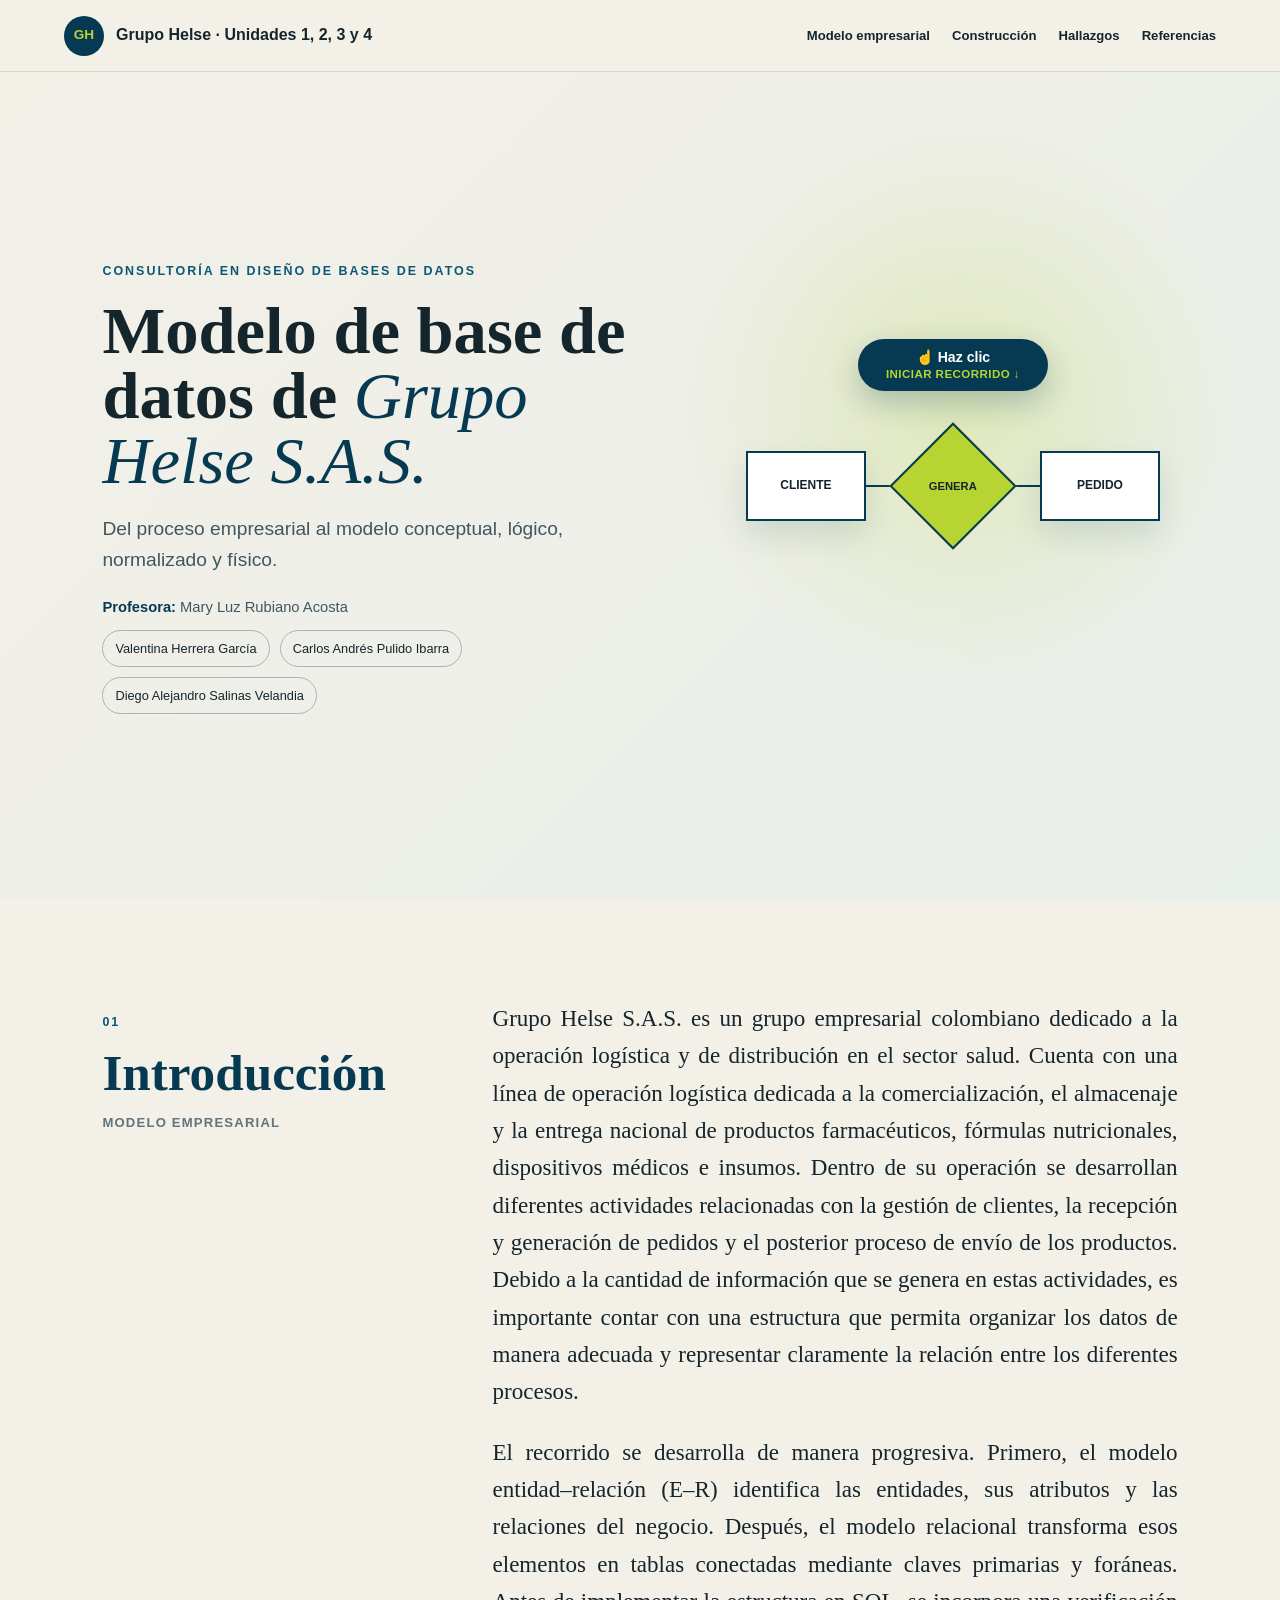
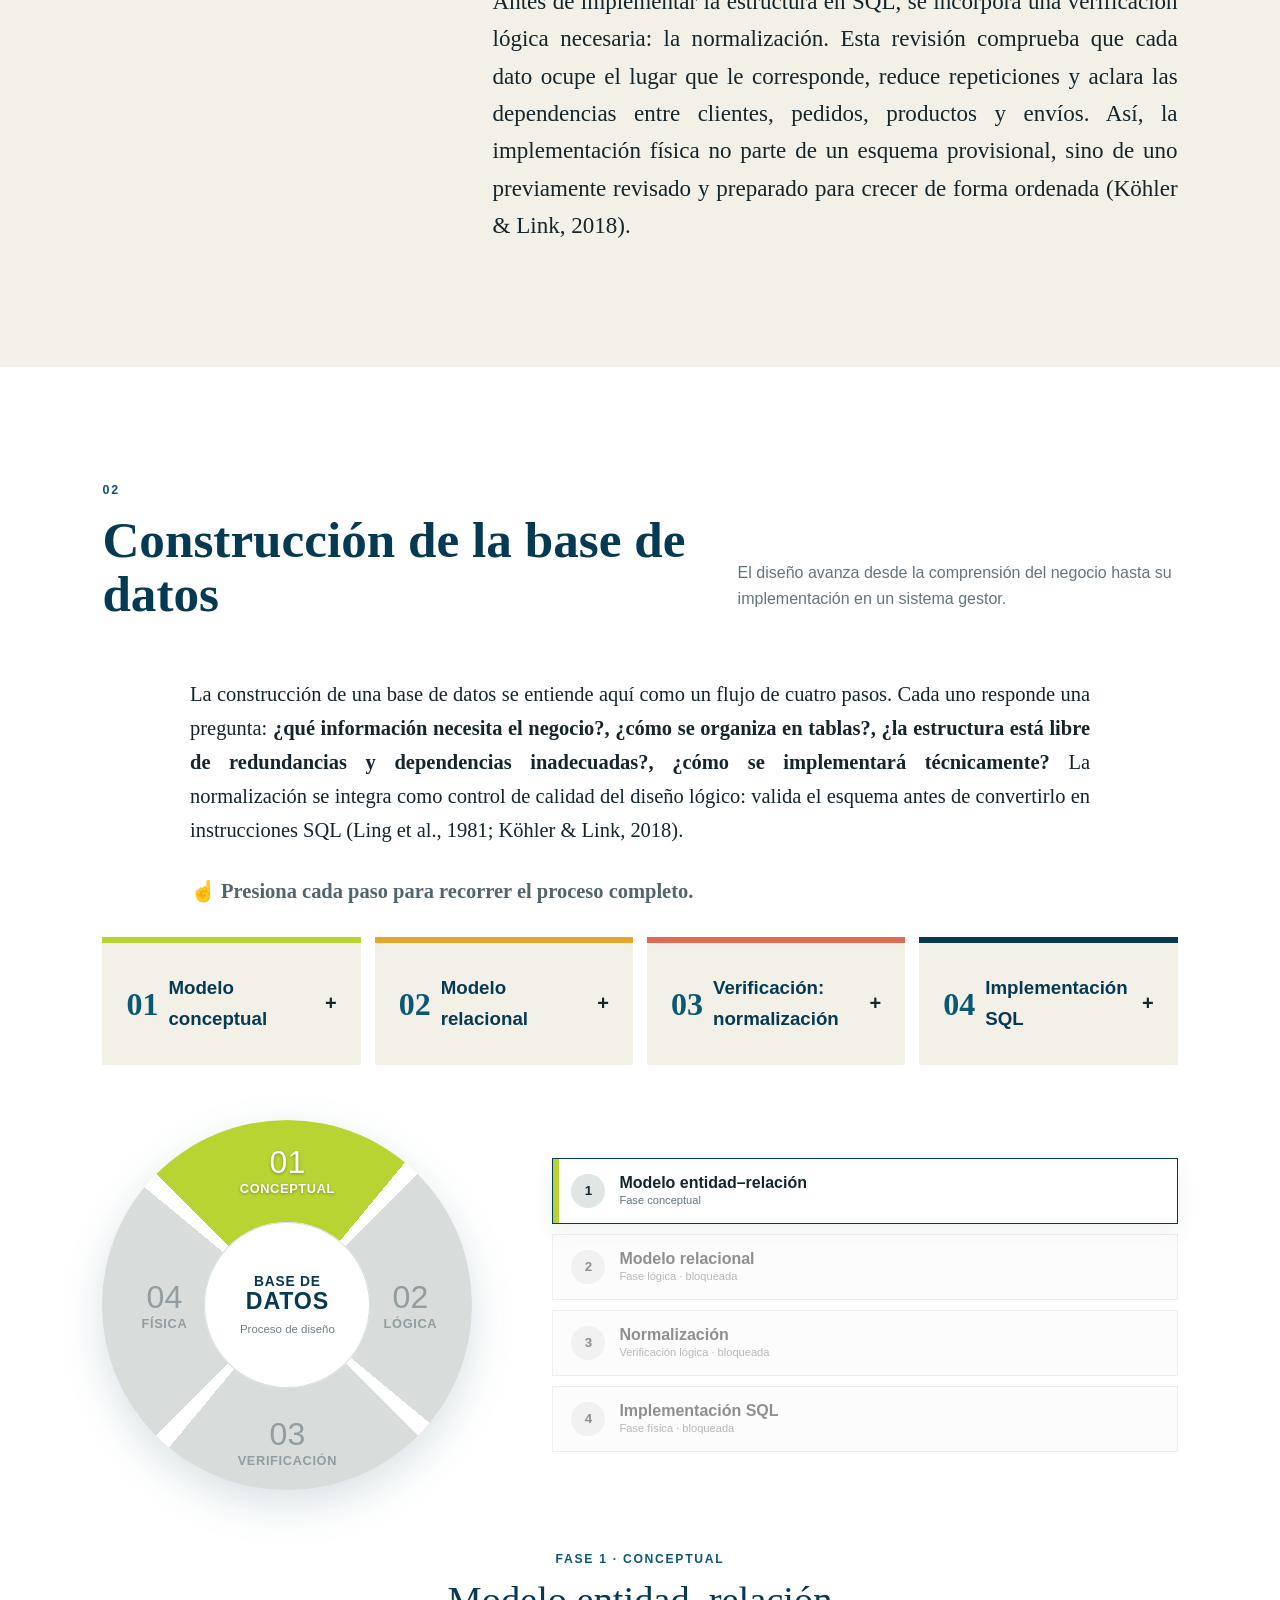
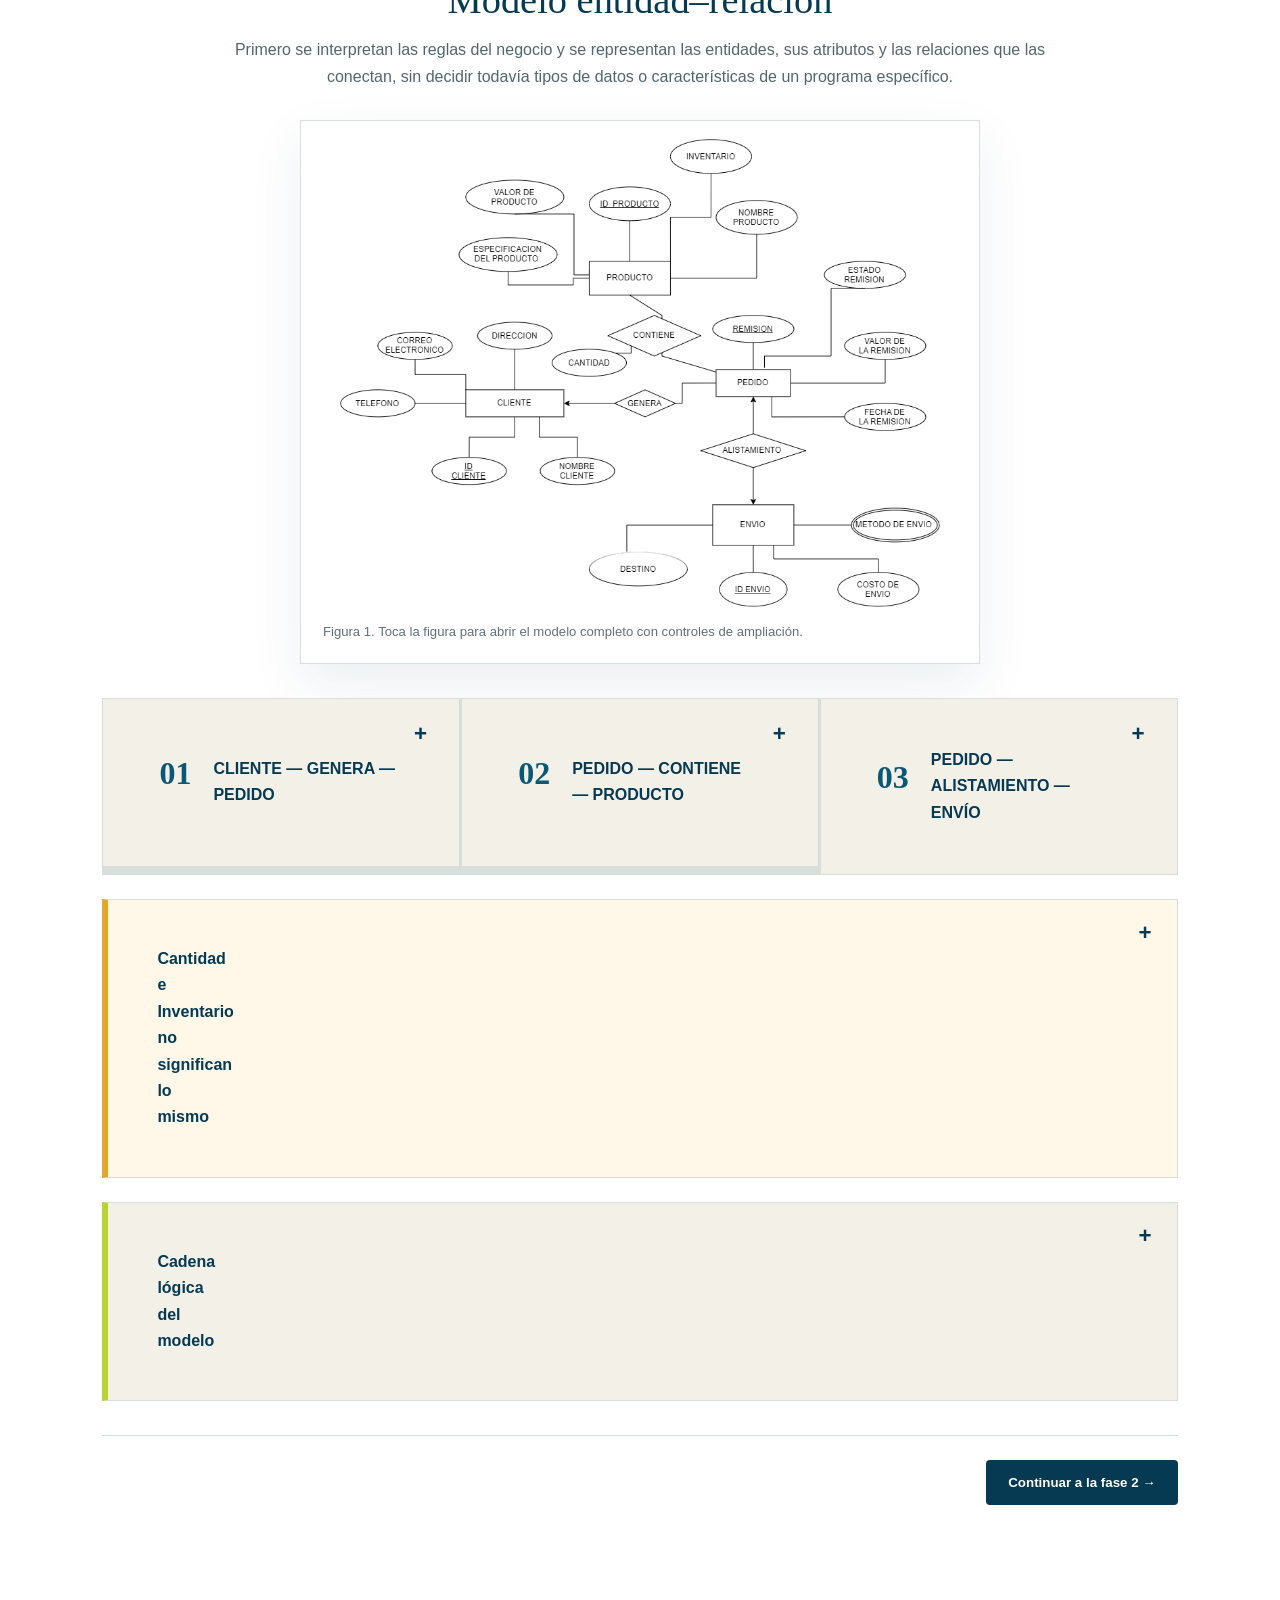
==== commit c8d50537: "Mostrar las cinco explicaciones como desplegables cerrados" ====
--- a/index.html
+++ b/index.html
@@ -8,7 +8,7 @@
   <meta http-equiv="Expires" content="0">
   <title>Grupo Helse | Modelo de base de datos</title>
   <link rel="stylesheet" href="estilos.css?v=20260816-12">
-  <link rel="stylesheet" href="fases.css?v=20260830-1">
+  <link rel="stylesheet" href="fases.css?v=20260907-3">
   <style>
     .heroInicio{position:relative;border-radius:18px;cursor:pointer;outline:2px solid transparent;transition:transform .2s,outline-color .2s,background .2s}
     .heroInicio:hover,.heroInicio:focus-visible{transform:translateY(-4px);outline-color:var(--azul);background:#ffffff45}
@@ -21,7 +21,7 @@
     .fase4Activa .selectorFases{margin-bottom:18px}.fase4Activa #fase4 .avisoSiguienteLeccion{margin:0 auto;padding:24px;max-width:760px}.fase4Final p{margin:8px 0 18px;color:#52656d;font-size:1.05rem}.fase4Final .navegacionFases{justify-content:center;margin:0;padding:0;border:0}
     @media(max-width:600px){.fase4Activa .selectorFases{gap:10px;margin-bottom:10px}.fase4Activa .botonesFase{gap:6px}.fase4Activa .botonesFase button{padding:9px 12px}.fase4Activa #fase4 .avisoSiguienteLeccion{padding:14px}.fase4Activa #fase4 h3{font-size:1.8rem}.fase4Final p{margin:4px 0 10px}.fase4Final .navegacionFases button{padding:10px 14px}}
   </style>
-  <link rel="stylesheet" href="sql-phase.css?v=20260907-1">
+  <link rel="stylesheet" href="sql-phase.css?v=20260907-2">
 </head>
 <body class="recorridoPendiente">
 <header class="barra">
@@ -77,9 +77,9 @@
     <article class="panelFase activo" id="fase1">
       <div class="encabezadoFase"><span>FASE 1 · CONCEPTUAL</span><h3>Modelo entidad–relación</h3><p>Primero se interpretan las reglas del negocio y se representan las entidades, sus atributos y las relaciones que las conectan, sin decidir todavía tipos de datos o características de un programa específico.</p></div>
       <a class="figuraEnlace" href="visor-diagrama.html?imagen=der-limpio&amp;titulo=Modelo%20entidad-relación&amp;v=20260816-5" target="_blank" rel="opener"><figure class="figuraDiagrama"><div class="marcoDiagrama"><img class="derCompleto" src="modelo-entidad-relacion-limpio.png?v=20260816-3" alt="Modelo entidad–relación de Grupo Helse sin cuadrícula de fondo"></div><figcaption>Figura 1. Toca la figura para abrir el modelo completo con controles de ampliación.</figcaption></figure></a>
-      <div class="relaciones"><article><span>01</span><h4>CLIENTE — GENERA — PEDIDO</h4><p>Un cliente puede generar varios pedidos y cada pedido pertenece a un solo cliente.</p></article><article><span>02</span><h4>PEDIDO — CONTIENE — PRODUCTO</h4><p>Un pedido puede contener varios productos y un producto puede estar incluido en varios pedidos. El atributo <strong>Cantidad</strong>, unido a esta relación, registra cuántas unidades de un producto solicita el cliente en ese pedido específico.</p></article><article><span>03</span><h4>PEDIDO — ALISTAMIENTO — ENVÍO</h4><p>Cada pedido se asocia con un envío y cada envío corresponde a un solo pedido.</p></article></div>
-      <aside class="aclaracionAtributos"><strong>Cantidad e Inventario no significan lo mismo</strong><p><strong>Cantidad</strong> pertenece a la relación <em>CONTIENE</em> y responde: “¿cuántas unidades de este producto solicita el cliente en este pedido?”. <strong>Inventario</strong> pertenece a la entidad <em>PRODUCTO</em> y responde: “¿cuántas unidades de este producto tiene disponibles Grupo Helse?”. Se representan por separado porque la cantidad solicitada cambia en cada pedido, mientras que el inventario describe la disponibilidad del producto.</p></aside>
-      <aside class="cadenaLogica"><strong>Cadena lógica del modelo</strong><p>Un cliente genera un pedido. El pedido contiene uno o varios productos y, para cada producto, el atributo <strong>Cantidad</strong> registra las unidades solicitadas. Cada producto conserva además su atributo <strong>Inventario</strong>, que indica las unidades disponibles en Grupo Helse. Esta separación permite comparar lo solicitado con lo disponible. Finalmente, el pedido pasa por el proceso de alistamiento y se asocia con el envío de cada entrega.</p></aside>
+      <div class="relaciones relacionesDesplegables"><details class="modeloDesplegable"><summary><span>01</span><strong>CLIENTE — GENERA — PEDIDO</strong></summary><p>Un cliente puede generar varios pedidos y cada pedido pertenece a un solo cliente.</p></details><details class="modeloDesplegable"><summary><span>02</span><strong>PEDIDO — CONTIENE — PRODUCTO</strong></summary><p>Un pedido puede contener varios productos y un producto puede estar incluido en varios pedidos. El atributo <strong>Cantidad</strong>, unido a esta relación, registra cuántas unidades de un producto solicita el cliente en ese pedido específico.</p></details><details class="modeloDesplegable"><summary><span>03</span><strong>PEDIDO — ALISTAMIENTO — ENVÍO</strong></summary><p>Cada pedido se asocia con un envío y cada envío corresponde a un solo pedido.</p></details></div>
+      <details class="aclaracionAtributos modeloDesplegable"><summary>Cantidad e Inventario no significan lo mismo</summary><p><strong>Cantidad</strong> pertenece a la relación <em>CONTIENE</em> y responde: “¿cuántas unidades de este producto solicita el cliente en este pedido?”. <strong>Inventario</strong> pertenece a la entidad <em>PRODUCTO</em> y responde: “¿cuántas unidades de este producto tiene disponibles Grupo Helse?”. Se representan por separado porque la cantidad solicitada cambia en cada pedido, mientras que el inventario describe la disponibilidad del producto.</p></details>
+      <details class="cadenaLogica modeloDesplegable"><summary>Cadena lógica del modelo</summary><p>Un cliente genera un pedido. El pedido contiene uno o varios productos y, para cada producto, el atributo <strong>Cantidad</strong> registra las unidades solicitadas. Cada producto conserva además su atributo <strong>Inventario</strong>, que indica las unidades disponibles en Grupo Helse. Esta separación permite comparar lo solicitado con lo disponible. Finalmente, el pedido pasa por el proceso de alistamiento y se asocia con el envío de cada entrega.</p></details>
       <div class="navegacionFases"><button type="button" data-ir-fase="fase2">Continuar a la fase 2 <span>→</span></button></div>
     </article>
 
@@ -114,6 +114,13 @@
     <article class="panelFase" id="fase4" hidden>
       <div class="encabezadoFase"><span>PASO 4 · FASE FÍSICA</span><h3>Implementación SQL</h3><p>Del esquema normalizado a una base de datos reproducible: implementar, validar con MySQL Workbench y consultar información útil para Grupo Helse.</p></div>
       <div class="sql-actualizacion">
+      <section class="sql-entrega" aria-labelledby="sql-entrega-titulo">
+        <span class="sql-entrega-etiqueta">ENTREGABLE PRINCIPAL · UNIDAD 4</span>
+        <h4 id="sql-entrega-titulo">Base de datos MySQL lista para descargar</h4>
+        <p>Descarga el archivo completo de Grupo Helse: las seis tablas, sus relaciones y los datos para reproducir la implementación SQL.</p>
+        <a class="sql-descarga-principal" href="assets/sql/final_grupo_helse.sql" download="final_grupo_helse.sql">Descargar base de datos MySQL (.sql) <span aria-hidden="true">↓</span></a>
+        <small>final_grupo_helse.sql · Archivo completo para MySQL Workbench</small>
+      </section>
       <nav class="sql-ruta" aria-label="Recorrido de implementación SQL"><a href="#sql-validacion">01 · Validación</a><a href="#sql-modelo-final">02 · Modelo final</a><a href="#sql-descarga">03 · Dump SQL</a><a href="#sql-consultas">04 · Consultas</a><a href="#sql-conclusiones">05 · Conclusiones</a></nav>
       <section id="sql-validacion" class="sql-seccion"><div class="tituloTransformacion"><span>Implementar para validar</span><h4>Validación y ajuste del modelo relacional</h4><p>El modelo inicial organizó entidades, atributos y relaciones. Al crear la base en MySQL fue posible contrastar ese diseño con las claves y relaciones realmente implementadas.</p></div>
       <div class="sql-pasos"><article><b>01 · Implementación</b><p>Crear el esquema, las seis tablas, sus claves primarias y foráneas e incorporar los datos mediante INSERT INTO.</p></article><article><b>02 · Reverse Engineer</b><p>En MySQL Workbench: <strong>Database → Reverse Engineer</strong>. Seleccionar el esquema y generar el diagrama de la base implementada.</p></article><article><b>03 · Contraste y ajuste</b><p>Revisar cardinalidades y nombres frente al diseño inicial. La implementación ayuda a precisar las decisiones de modelado.</p></article></div>
@@ -125,8 +132,8 @@
       <figure class="sql-figura"><button type="button" class="sql-ampliar" data-sql-imagen="assets/sql/Diagrama%20relacional.png" data-sql-titulo="Modelo relacional final de Grupo Helse" aria-label="Ampliar: Modelo relacional final de Grupo Helse"><img src="assets/sql/Diagrama%20relacional.png" alt="Modelo relacional final de Grupo Helse" loading="lazy"></button><figcaption>Seis tablas y cinco relaciones 1:N implementadas en MySQL. <button type="button" data-sql-imagen="assets/sql/Diagrama%20relacional.png" data-sql-titulo="Modelo relacional final de Grupo Helse" class="sql-enlace">Ampliar imagen ↗</button></figcaption></figure>
       <div class="sql-relaciones"><p>CLIENTE → PEDIDO <b>1:N</b></p><p>PEDIDO → PRODUCTOS_PEDIDO <b>1:N</b></p><p>PRODUCTOS → PRODUCTOS_PEDIDO <b>1:N</b></p><p>METODO_ENVIO → ENVIO <b>1:N</b></p><p>PEDIDO → ENVIO <b>1:N</b></p></div>
       <aside class="cadenaLogica"><strong>PRODUCTOS_PEDIDO continúa siendo la tabla asociativa</strong><p>Resuelve la relación muchos a muchos entre PEDIDO y PRODUCTOS. Contiene <code>Nro_remision</code>, <code>Id_producto</code> y <code>Cantidad</code>. Las dos primeras columnas forman su clave primaria compuesta y funcionan como claves foráneas.</p></aside>
-      <details class="sql-diccionario"><summary>Explorar las seis tablas y sus atributos</summary><p>PK: clave primaria · FK: clave foránea.</p><div class="sql-tablas"><article><h5>cliente</h5><ul><li><code>idCLIENTE · PK</code></li><li><code>Nom_cliente</code></li><li><code>Telefono</code></li><li><code>Correo_elect</code></li><li><code>Direccion</code></li></ul></article><article><h5>pedido</h5><ul><li><code>Nro_remision · PK</code></li><li><code>Idcliente · FK</code></li><li><code>Fecha_remision</code></li><li><code>Valor_remision</code></li><li><code>Estado_remision</code></li></ul></article><article><h5>productos</h5><ul><li><code>Id_producto · PK</code></li><li><code>Nom_producto</code></li><li><code>Especificacion_producto</code></li><li><code>Valor_producto</code></li><li><code>Inventario</code></li></ul></article><article><h5>productos_pedido</h5><ul><li><code>Nro_remision · PK / FK</code></li><li><code>Id_producto · PK / FK</code></li><li><code>Cantidad</code></li></ul></article><article><h5>envio</h5><ul><li><code>Id_envio · PK</code></li><li><code>Destino</code></li><li><code>Costo_envio</code></li><li><code>Nro_remision · FK</code></li><li><code>Id_metodo · FK</code></li></ul></article><article><h5>metodo_envio</h5><ul><li><code>Id_metodo · PK</code></li><li><code>Metodo_envio</code></li></ul></article></div></details><a class="sql-enlace" href="assets/sql/Diagrama%20relacional%20final.svg" download>Descargar diagrama SVG ↓</a></section>
-      <section id="sql-descarga" class="sql-seccion sql-descarga"><div class="tituloTransformacion"><span>Reproducir el ejercicio</span><h4>Descargar la base de datos</h4></div><p>El archivo <strong>final_grupo_helse.sql</strong> permite reconstruir el esquema <code>final</code>, la estructura de las seis tablas, sus claves y relaciones y los datos mediante <code>INSERT INTO</code>. Se conserva sin modificaciones.</p><a class="botonDocumento" href="assets/sql/final_grupo_helse.sql" download="final_grupo_helse.sql">Descargar base de datos MySQL (.sql) ↓</a><p>Después de descargarlo, ábrelo o impórtalo desde MySQL Workbench. El dump recrea las tablas del esquema <code>final</code>; utilízalo en un entorno de práctica.</p></section>
+      </section>
+      <section id="sql-descarga" class="sql-seccion sql-descarga"><div class="tituloTransformacion"><span>Reproducir el ejercicio</span><h4>Descargar la base de datos</h4></div><p>El archivo <strong>final_grupo_helse.sql</strong> permite reconstruir el esquema <code>final</code>, la estructura de las seis tablas, sus claves y relaciones y los datos mediante <code>INSERT INTO</code>. Se conserva sin modificaciones.</p><a class="botonDocumento sql-descarga-principal" href="assets/sql/final_grupo_helse.sql" download="final_grupo_helse.sql">Descargar base de datos MySQL (.sql) ↓</a><p>Después de descargarlo, ábrelo o impórtalo desde MySQL Workbench. El dump recrea las tablas del esquema <code>final</code>; utilízalo en un entorno de práctica.</p></section>
       <section id="sql-consultas" class="sql-seccion"><div class="tituloTransformacion"><span>De la estructura a la información</span><h4>Consultas SQL aplicadas</h4><p>Una vez validada la estructura, el siguiente paso fue comprobar si la base respondía preguntas útiles para la operación de Grupo Helse.</p></div>
       <div class="sql-selector" role="tablist" aria-label="Consultas SQL"><button type="button" role="tab" id="sql-tab-0" aria-controls="sql-consulta-0" aria-selected="true" tabindex="0" data-sql-consulta="0"><span>01</span>Trazabilidad</button><button type="button" role="tab" id="sql-tab-1" aria-controls="sql-consulta-1" aria-selected="false" tabindex="-1" data-sql-consulta="1"><span>02</span>Inventario disponible</button><button type="button" role="tab" id="sql-tab-2" aria-controls="sql-consulta-2" aria-selected="false" tabindex="-1" data-sql-consulta="2"><span>03</span>Costo logístico</button></div>
       <article role="tabpanel" id="sql-consulta-0" aria-labelledby="sql-tab-0" ><h5 class="sql-pregunta">¿Qué productos contiene cada remisión, en qué cantidades y a qué cliente pertenece?</h5><p>Reconstruir el detalle de un pedido permite identificar al cliente, los productos solicitados y sus cantidades a partir del número de remisión.</p><p class="sql-tablas-usadas"><strong>Tablas participantes:</strong> cliente → pedido → productos_pedido → productos</p><div class="sql-columnas"><div><h5>La consulta</h5><p>Los JOIN reúnen información distribuida en tablas normalizadas. ORDER BY organiza el detalle por remisión y nombre del producto.</p><pre tabindex="0" aria-label="Código SQL: Trazabilidad"><code>USE final;
--- a/fases.css
+++ b/fases.css
@@ -340,3 +340,6 @@
   .navegacionFases button { width: 100%; }
 }
 
+
+/* Explicaciones del modelo, cerradas inicialmente. */
+.relacionesDesplegables{align-items:start}.modeloDesplegable{box-sizing:border-box}.relacionesDesplegables .modeloDesplegable{padding:24px 32px;background:var(--crema,#f3f0e8);border-right:1px solid #d0dcdd}.modeloDesplegable summary{cursor:pointer;font-weight:700;color:var(--azul,#063a53);list-style:none;position:relative;padding-right:28px}.modeloDesplegable summary::-webkit-details-marker{display:none}.modeloDesplegable summary::after{content:"+";position:absolute;right:0;top:0;font-size:1.4rem;line-height:1}.modeloDesplegable[open]>summary::after{content:"−"}.modeloDesplegable summary:focus-visible{outline:3px solid #729300;outline-offset:6px}.relacionesDesplegables summary span{display:block;margin-bottom:18px}.relacionesDesplegables summary strong{display:block}.modeloDesplegable>p{margin:20px 0 0;line-height:1.7}.modeloDesplegable.cadenaLogica>p{margin-top:18px}
--- a/sql-phase.css
+++ b/sql-phase.css
@@ -1,3 +1,5 @@
 .sql-actualizacion{color:var(--tinta,#15252c);font-size:1rem;line-height:1.65;min-width:0}.sql-actualizacion [hidden]{display:none!important}.sql-actualizacion button{font:inherit;cursor:pointer}.sql-actualizacion a:focus-visible,.sql-actualizacion button:focus-visible,.sql-actualizacion summary:focus-visible,.sql-actualizacion pre:focus-visible{outline:3px solid #729300;outline-offset:4px}.sql-ruta{display:flex;gap:12px;flex-wrap:wrap;padding:20px 0;border-bottom:1px solid #c9d5d5}.sql-ruta a{padding:8px 12px;background:#eaf0e9;color:#063a53;border-radius:5px;font-weight:650;font-size:.95rem}.sql-seccion{margin:48px 0;scroll-margin-top:95px}.sql-seccion h4{font-family:Georgia,serif;color:#063a53;font-size:clamp(1.6rem,3vw,2.3rem);line-height:1.2;margin:12px 0}.sql-seccion h5{font-size:1.15rem;color:#063a53;margin:20px 0 12px}.sql-pasos{display:grid;grid-template-columns:repeat(3,minmax(0,1fr));gap:18px;margin:24px 0}.sql-pasos article{padding:22px;background:#f3f0e8;border-top:4px solid #b7d433}.sql-pasos b{color:#063a53}.sql-pasos p{margin-bottom:0}.sql-filtros,.sql-selector{display:flex;flex-wrap:wrap;gap:10px;margin:28px 0 20px}.sql-filtros button,.sql-selector button{padding:12px 18px;border:1px solid #aebfc2;border-radius:5px;background:white;color:#063a53;min-height:44px}.sql-filtros button[aria-pressed=true],.sql-selector button[aria-selected=true]{background:#063a53;color:white;border-color:#063a53}.sql-selector{display:grid;grid-template-columns:repeat(3,minmax(0,1fr))}.sql-selector button{text-align:left;display:flex;align-items:center;gap:12px;font-weight:700}.sql-selector span{font-weight:400}.sql-selector button[aria-selected=true] span{color:#b7d433}.sql-comparacion details,.sql-conclusiones details,.sql-diccionario{border:1px solid #d3dedf;border-radius:6px;margin:10px 0;background:white}.sql-comparacion summary,.sql-conclusiones summary,.sql-diccionario>summary{cursor:pointer;padding:20px;font-weight:650;color:#063a53}.sql-comparacion summary{display:grid;grid-template-columns:minmax(0,1fr) minmax(0,1.25fr);gap:20px;list-style:none}.sql-comparacion summary strong:before{content:'+ ';color:#557900}.sql-comparacion details[open] summary strong:before{content:'− '}.sql-comparacion summary span{overflow-wrap:anywhere}.sql-comparacion code{background:#eff2e7;padding:4px 6px;font-size:.9rem}.sql-comparacion small{font-size:.875rem;font-weight:400;color:#536770}.sql-comparacion details>p,.sql-conclusiones details>p,.sql-diccionario>p{margin:0;padding:0 20px 22px}.sql-nota{background:#f3f0e8;border-left:5px solid #b7d433;padding:22px;margin:26px 0}.sql-nota p:last-child{margin-bottom:0}.sql-figura{margin:24px 0;padding:12px;background:white;border:1px solid #cfdbdd;box-shadow:0 12px 28px #063a5310}.sql-ampliar{display:block;width:100%;padding:0;border:0;background:white;cursor:zoom-in!important}.sql-figura img{width:100%;height:auto;display:block;max-height:none!important}.sql-figura figcaption{padding:14px 6px 4px;font-size:.9rem;color:#526870}.sql-enlace{background:transparent;border:0;padding:0;color:#075774!important;text-decoration:underline;text-underline-offset:4px;font-weight:650}.sql-figura figcaption button{display:block;margin-top:8px}.sql-relaciones{display:grid;grid-template-columns:repeat(2,minmax(0,1fr));gap:0 24px}.sql-relaciones p{display:flex;justify-content:space-between;align-items:center;gap:12px;border-bottom:1px solid #d0dcdd;padding:14px 0;margin:0;overflow-wrap:anywhere}.sql-relaciones b{color:#063a53;white-space:nowrap}.sql-tablas{display:grid;grid-template-columns:repeat(3,minmax(0,1fr));gap:15px;padding:0 20px 20px}.sql-tablas article{background:#f3f0e8;padding:18px;min-width:0}.sql-tablas h5{margin-top:0;overflow-wrap:anywhere}.sql-tablas ul{list-style:none;padding:0;margin:0}.sql-tablas li{padding:6px 0;border-top:1px solid #d0dcdd;overflow-wrap:anywhere;font-size:.9rem}.sql-descarga{padding:25px;background:#f3f0e8;border-left:5px solid #b7d433}.sql-descarga .botonDocumento{display:inline-flex}.sql-columnas{display:grid;grid-template-columns:minmax(0,1.25fr) minmax(0,1fr);gap:28px}.sql-columnas>div,.sql-columnas>aside{min-width:0}.sql-actualizacion pre{max-width:100%;overflow:auto;white-space:pre;background:#102f3e;color:#eff8fa;padding:22px;border-top:4px solid #b7d433;font-size:.875rem;line-height:1.7}.sql-actualizacion .sql-pregunta{font-family:Georgia,serif;font-size:clamp(1.5rem,2.8vw,2rem);line-height:1.3}.sql-tablas-usadas{background:#eef2e8;border-left:4px solid #b7d433;padding:18px;overflow-wrap:anywhere}.sql-aclaracion{font-size:.9rem;color:#50666e;overflow-wrap:anywhere}#sql-visor{width:96vw;max-width:1500px;max-height:94vh;border:0;border-radius:6px;padding:0;color:white;background:#063a53}#sql-visor::backdrop{background:#052536de}#sql-visor header{display:flex;justify-content:space-between;gap:15px;align-items:center;padding:15px}#sql-visor header>div{display:flex;gap:8px;flex-wrap:wrap}#sql-visor button{border:1px solid #ffffff99;background:white;color:#063a53;border-radius:4px;padding:8px 12px;min-height:42px}#sql-visor strong{font-size:1rem}.sql-visor-zona{background:#eaf0ee;overflow:auto;max-height:77vh;padding:12px}#sql-visor-imagen{display:block;width:100%;height:auto;max-width:none!important;max-height:none!important}.sql-actualizacion .cadenaLogica{margin:24px 0}.sql-actualizacion .cadenaLogica p{font-size:1rem;text-align:left}
 @media(max-width:900px){.sql-pasos,.sql-columnas{grid-template-columns:1fr}.sql-comparacion summary{grid-template-columns:1fr;gap:10px}.sql-tablas{grid-template-columns:repeat(2,minmax(0,1fr))}.sql-relaciones{grid-template-columns:1fr}.sql-selector button{display:block}.sql-selector span{display:block}}
 @media(max-width:600px){.sql-selector,.sql-tablas{grid-template-columns:1fr}.sql-selector button{display:flex}.sql-figura{padding:6px}.sql-seccion{margin:32px 0}.sql-descarga{padding:18px}.sql-comparacion summary,.sql-conclusiones summary{padding:16px}.sql-actualizacion pre{padding:14px}#sql-visor header{align-items:flex-start;flex-direction:column}#sql-visor strong{font-size:.9rem}.sql-visor-zona{max-height:70vh}.sql-ruta{gap:8px}.sql-ruta a{font-size:.875rem}.sql-actualizacion .cadenaLogica{padding:18px}}
+
+.sql-entrega{margin:24px 0 8px;padding:clamp(22px,4vw,40px);background:#063a53;color:#fff;border-top:6px solid #b7d433;border-radius:8px}.sql-entrega-etiqueta{font-size:.8rem;font-weight:800;letter-spacing:.09em;color:#d4e97a}.sql-entrega h4{margin:14px 0;font-family:Georgia,serif;font-size:clamp(1.7rem,3vw,2.4rem);line-height:1.2;color:#fff}.sql-entrega p{max-width:720px;color:#fff}.sql-actualizacion a.sql-descarga-principal{display:inline-flex;align-items:center;justify-content:center;gap:18px;box-sizing:border-box;max-width:100%;min-height:64px;margin:10px 0;padding:18px 26px;border:2px solid #b7d433;border-radius:6px;background:#b7d433;color:#063a53;font-size:1.1rem;font-weight:800;line-height:1.4;text-decoration:none;box-shadow:0 4px 0 #0002}.sql-actualizacion a.sql-descarga-principal:hover{background:#d4e97a;border-color:#d4e97a}.sql-actualizacion a.sql-descarga-principal:focus-visible{outline:3px solid #fff;outline-offset:5px}.sql-descarga a.sql-descarga-principal:focus-visible{outline-color:#063a53}.sql-entrega small{display:block;margin-top:8px;color:#e1edef;overflow-wrap:anywhere}@media(max-width:600px){.sql-actualizacion a.sql-descarga-principal{width:100%;padding:16px;font-size:1rem;text-align:center}}
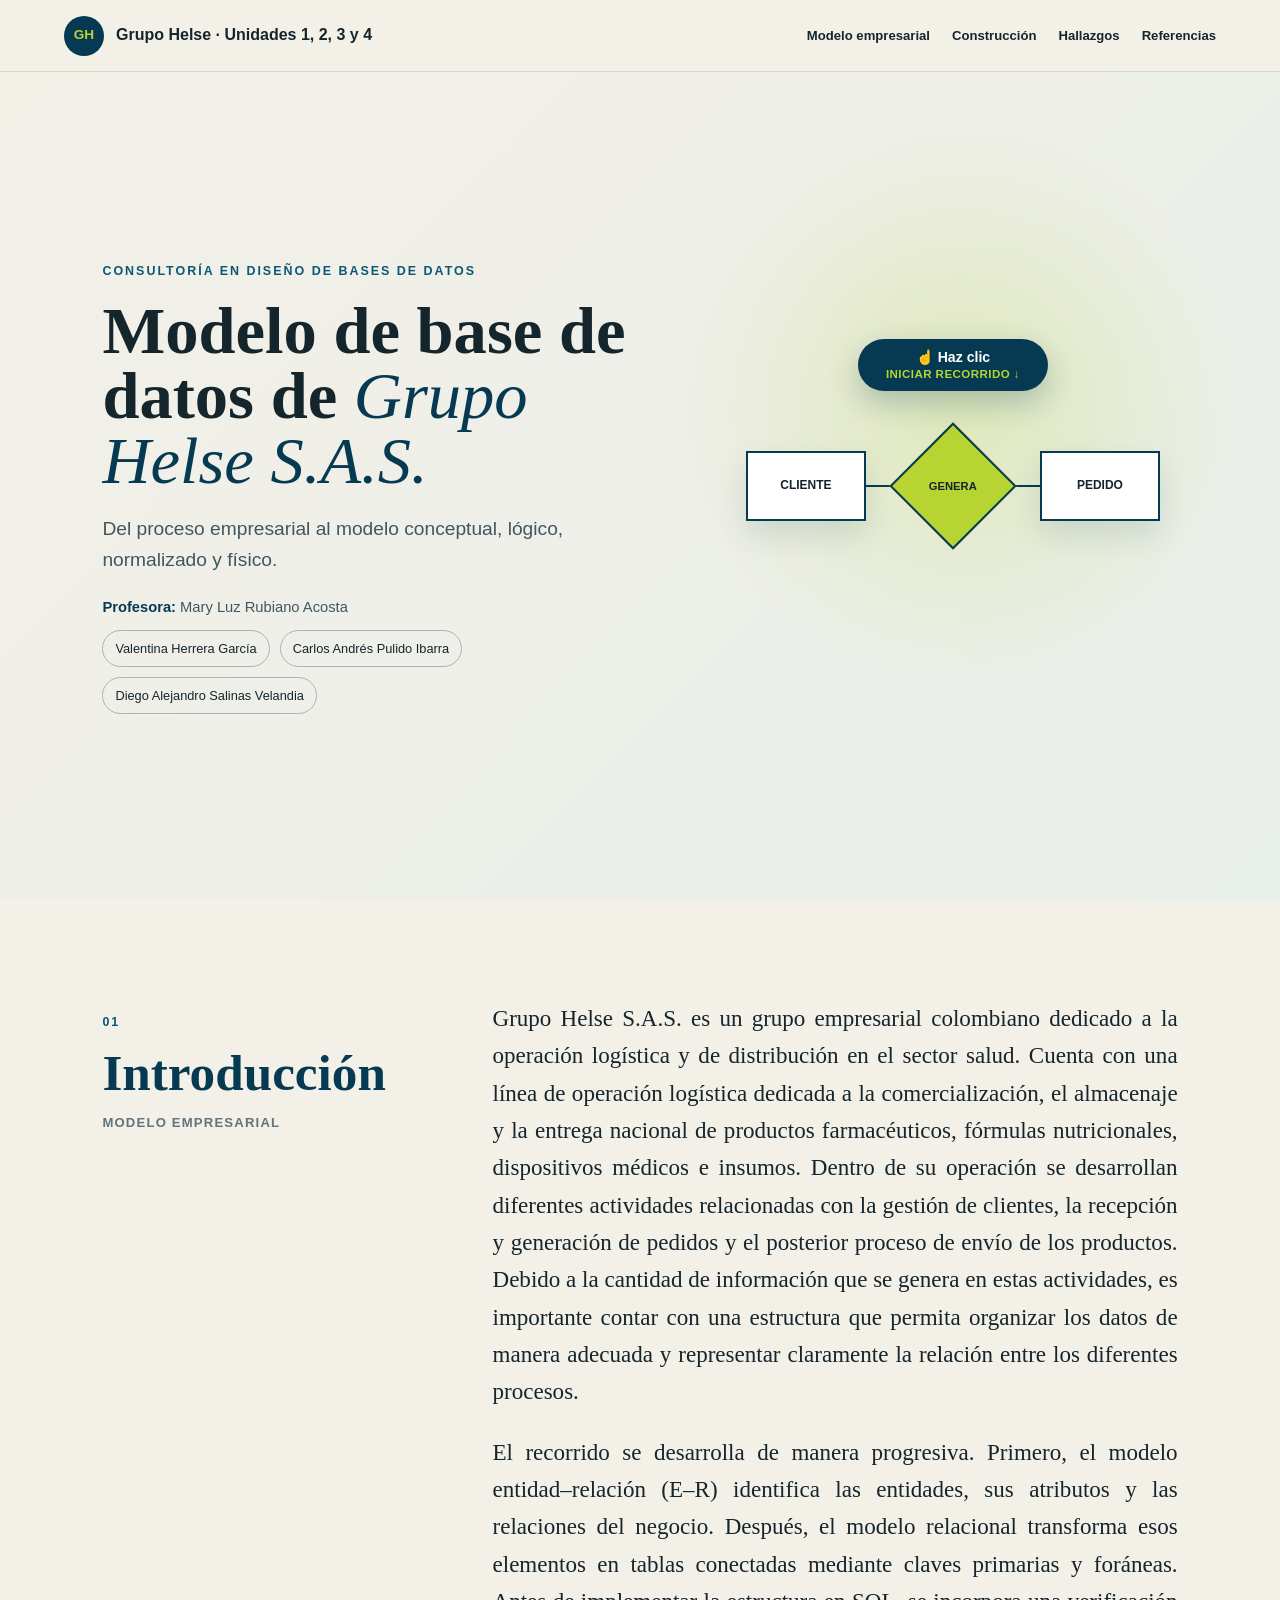
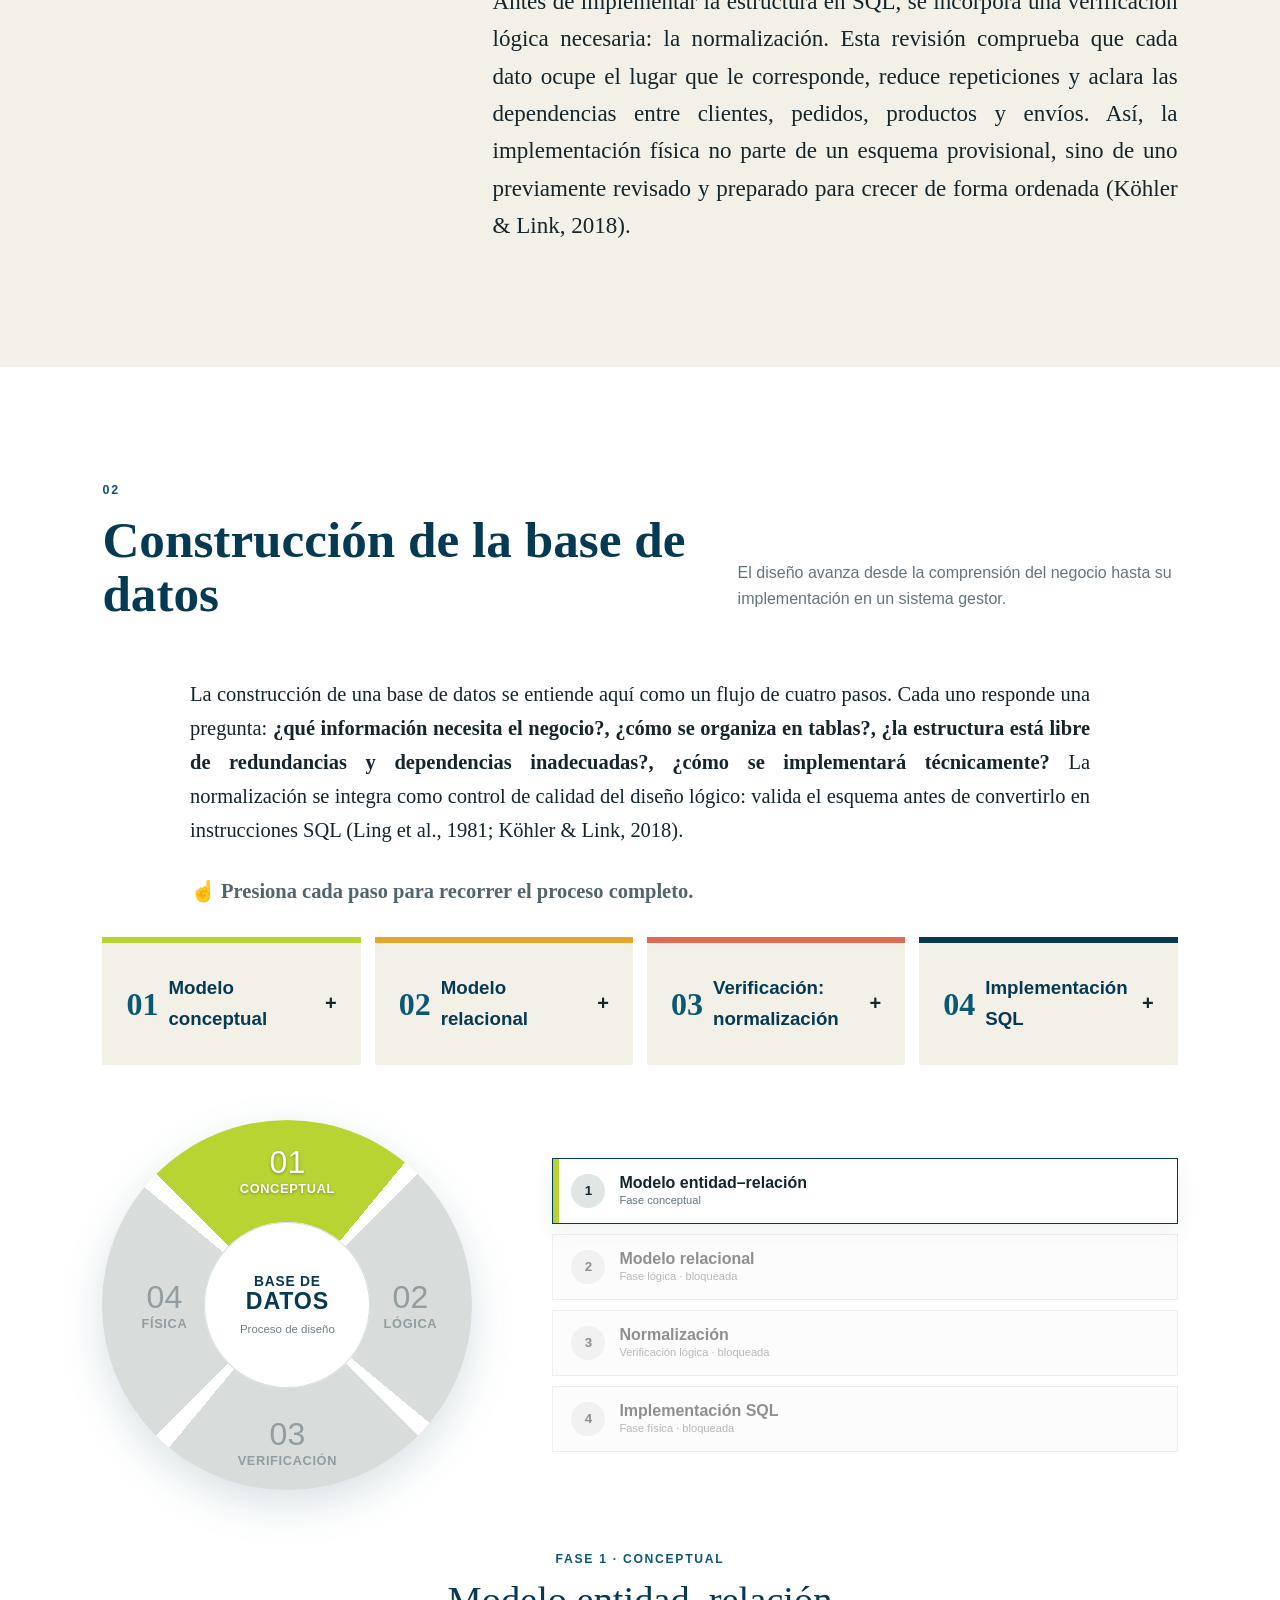
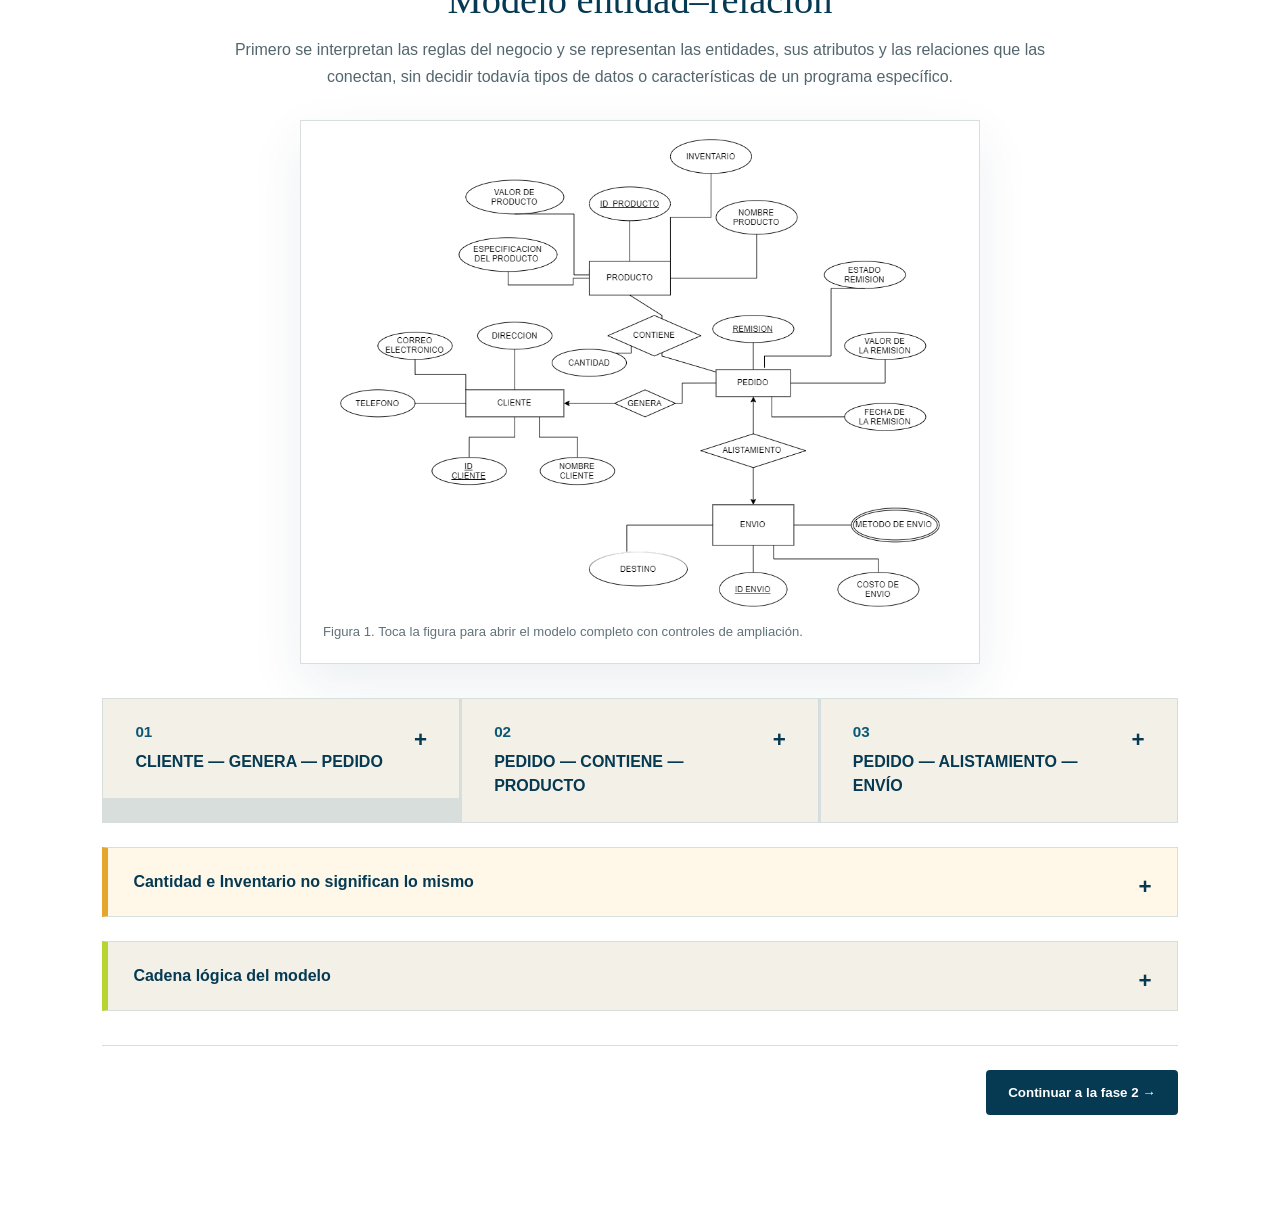
==== commit d1baafbc: "Actualizar estilos corregidos de desplegables" ====
--- a/index.html
+++ b/index.html
@@ -8,7 +8,7 @@
   <meta http-equiv="Expires" content="0">
   <title>Grupo Helse | Modelo de base de datos</title>
   <link rel="stylesheet" href="estilos.css?v=20260816-12">
-  <link rel="stylesheet" href="fases.css?v=20260907-3">
+  <link rel="stylesheet" href="fases.css?v=20260907-5">
   <style>
     .heroInicio{position:relative;border-radius:18px;cursor:pointer;outline:2px solid transparent;transition:transform .2s,outline-color .2s,background .2s}
     .heroInicio:hover,.heroInicio:focus-visible{transform:translateY(-4px);outline-color:var(--azul);background:#ffffff45}
@@ -21,7 +21,7 @@
     .fase4Activa .selectorFases{margin-bottom:18px}.fase4Activa #fase4 .avisoSiguienteLeccion{margin:0 auto;padding:24px;max-width:760px}.fase4Final p{margin:8px 0 18px;color:#52656d;font-size:1.05rem}.fase4Final .navegacionFases{justify-content:center;margin:0;padding:0;border:0}
     @media(max-width:600px){.fase4Activa .selectorFases{gap:10px;margin-bottom:10px}.fase4Activa .botonesFase{gap:6px}.fase4Activa .botonesFase button{padding:9px 12px}.fase4Activa #fase4 .avisoSiguienteLeccion{padding:14px}.fase4Activa #fase4 h3{font-size:1.8rem}.fase4Final p{margin:4px 0 10px}.fase4Final .navegacionFases button{padding:10px 14px}}
   </style>
-  <link rel="stylesheet" href="sql-phase.css?v=20260907-2">
+  <link rel="stylesheet" href="sql-phase.css?v=20260907-4">
 </head>
 <body class="recorridoPendiente">
 <header class="barra">
@@ -94,7 +94,7 @@
           <details><summary><span>1:1</span><div><b>PEDIDO — ENVÍO</b><small>Uno a uno</small></div><i>+</i></summary><p>PEDIDO y ENVÍO se mantienen como tablas independientes. La remisión del pedido se registra en ENVÍO para conservar la correspondencia entre ambos. Esta referencia debe ser única para garantizar que cada pedido se asocie con un solo envío.</p></details>
           <details><summary><span>1:M</span><div><b>ENVÍO — MÉTODO_ENVÍO</b><small>Atributo multivaluado</small></div><i>+</i></summary><p>Como un envío puede registrar varios métodos, el atributo método de envío se transforma en una tabla separada. Cada registro de METODO_ENVIO queda asociado con un envío, lo que permite almacenar varios métodos sin repetir los demás datos del envío.</p></details>
         </div>
-        <aside class="cadenaLogica"><strong>Cadena lógica del modelo relacional</strong><p>CLIENTE se relaciona con PEDIDO; PEDIDO se conecta con PRODUCTOS mediante PRODUCTOS_PEDIDO; PEDIDO se asocia con ENVÍO; y ENVÍO se relaciona con METODO_ENVIO.</p></aside>
+        <details class="cadenaLogica modeloDesplegable"><summary>Cadena lógica del modelo relacional</summary><p>CLIENTE se relaciona con PEDIDO; PEDIDO se conecta con PRODUCTOS mediante PRODUCTOS_PEDIDO; PEDIDO se asocia con ENVÍO; y ENVÍO se relaciona con METODO_ENVIO.</p></details>
       </section>
       <div class="navegacionFases"><button class="secundario" type="button" data-ir-fase="fase1"><span>←</span> Volver al paso 1</button><button type="button" data-ir-fase="fase3">Verificar el modelo <span>→</span></button></div>
     </article>
@@ -106,7 +106,7 @@
         <article><span>2FN</span><h4>Dependencia de la clave completa</h4><p>En <code>PRODUCTOS_PEDIDO</code>, la cantidad depende de la combinación entre pedido y producto; los datos propios del producto permanecen en <code>PRODUCTO</code>.</p></article>
         <article><span>3FN</span><h4>Sin dependencias transitivas</h4><p>El nombre y la ciudad del cliente se guardan en <code>CLIENTE</code>; <code>PEDIDO</code> conserva únicamente su identificador como clave foránea.</p></article>
       </div>
-      <aside class="cadenaLogica controlCalidad"><strong>La normalización no interrumpe el recorrido: lo valida</strong><p>El modelo relacional propone las tablas; la normalización comprueba su estructura; y SQL implementa el resultado verificado. Las dependencias funcionales —por ejemplo, <code>id_producto → nombre_producto</code> e <code>id_cliente → nombre_cliente, ciudad</code>— permiten decidir en qué tabla debe quedar cada atributo (Ling et al., 1981).</p></aside>
+      <details class="cadenaLogica controlCalidad modeloDesplegable"><summary>La normalización no interrumpe el recorrido: lo valida</summary><p>El modelo relacional propone las tablas; la normalización comprueba su estructura; y SQL implementa el resultado verificado. Las dependencias funcionales —por ejemplo, <code>id_producto → nombre_producto</code> e <code>id_cliente → nombre_cliente, ciudad</code>— permiten decidir en qué tabla debe quedar cada atributo (Ling et al., 1981).</p></details>
       <section class="historieta" aria-labelledby="titulo-historieta"><div class="tituloTransformacion"><span>Recorrido visual</span><h4 id="titulo-historieta">Historieta: normalización de datos en Grupo Helse</h4><p>Ocho páginas presentan el recorrido desde una tabla desorganizada hasta un modelo normalizado y preparado para implementarse en SQL.</p><p><a class="botonDocumento" href="Actividad_Grupo_Helse_actualizada.pdf?v=20260831-1" target="_blank" rel="noopener">Abrir la historieta completa en PDF</a></p></div><div class="paginasHistorieta"><a href="assets/normalizacion/historieta-1.jpg?v=20260831-1" target="_blank" rel="noopener"><img src="assets/normalizacion/historieta-1.jpg?v=20260831-1" alt="Historieta de normalización de datos de Grupo Helse, página 1 de 8"><span>Abrir página 1</span></a><a href="assets/normalizacion/historieta-2.jpg?v=20260831-1" target="_blank" rel="noopener"><img src="assets/normalizacion/historieta-2.jpg?v=20260831-1" alt="Historieta de normalización de datos de Grupo Helse, página 2 de 8"><span>Abrir página 2</span></a><a href="assets/normalizacion/historieta-3.jpg?v=20260831-1" target="_blank" rel="noopener"><img src="assets/normalizacion/historieta-3.jpg?v=20260831-1" alt="Historieta de normalización de datos de Grupo Helse, página 3 de 8"><span>Abrir página 3</span></a><a href="assets/normalizacion/historieta-4.jpg?v=20260831-1" target="_blank" rel="noopener"><img src="assets/normalizacion/historieta-4.jpg?v=20260831-1" alt="Historieta de normalización de datos de Grupo Helse, página 4 de 8"><span>Abrir página 4</span></a><a href="assets/normalizacion/historieta-5.jpg?v=20260831-1" target="_blank" rel="noopener"><img src="assets/normalizacion/historieta-5.jpg?v=20260831-1" alt="Historieta de normalización de datos de Grupo Helse, página 5 de 8"><span>Abrir página 5</span></a><a href="assets/normalizacion/historieta-6.jpg?v=20260831-1" target="_blank" rel="noopener"><img src="assets/normalizacion/historieta-6.jpg?v=20260831-1" alt="Historieta de normalización de datos de Grupo Helse, página 6 de 8"><span>Abrir página 6</span></a><a href="assets/normalizacion/historieta-7.jpg?v=20260831-1" target="_blank" rel="noopener"><img src="assets/normalizacion/historieta-7.jpg?v=20260831-1" alt="Historieta de normalización de datos de Grupo Helse, página 7 de 8"><span>Abrir página 7</span></a><a href="assets/normalizacion/historieta-8.jpg?v=20260831-1" target="_blank" rel="noopener"><img src="assets/normalizacion/historieta-8.jpg?v=20260831-1" alt="Historieta de normalización de datos de Grupo Helse, página 8 de 8"><span>Abrir página 8</span></a></div></section>
       <div class="navegacionFases"><button class="secundario" type="button" data-ir-fase="fase2"><span>←</span> Volver al paso 2</button><button type="button" data-ir-fase="fase4">Continuar a SQL <span>→</span></button></div>
     </article>
@@ -114,26 +114,26 @@
     <article class="panelFase" id="fase4" hidden>
       <div class="encabezadoFase"><span>PASO 4 · FASE FÍSICA</span><h3>Implementación SQL</h3><p>Del esquema normalizado a una base de datos reproducible: implementar, validar con MySQL Workbench y consultar información útil para Grupo Helse.</p></div>
       <div class="sql-actualizacion">
-      <section class="sql-entrega" aria-labelledby="sql-entrega-titulo">
+      <section id="sql-descarga" class="sql-entrega" aria-labelledby="sql-entrega-titulo">
         <span class="sql-entrega-etiqueta">ENTREGABLE PRINCIPAL · UNIDAD 4</span>
         <h4 id="sql-entrega-titulo">Base de datos MySQL lista para descargar</h4>
         <p>Descarga el archivo completo de Grupo Helse: las seis tablas, sus relaciones y los datos para reproducir la implementación SQL.</p>
         <a class="sql-descarga-principal" href="assets/sql/final_grupo_helse.sql" download="final_grupo_helse.sql">Descargar base de datos MySQL (.sql) <span aria-hidden="true">↓</span></a>
         <small>final_grupo_helse.sql · Archivo completo para MySQL Workbench</small>
       </section>
-      <nav class="sql-ruta" aria-label="Recorrido de implementación SQL"><a href="#sql-validacion">01 · Validación</a><a href="#sql-modelo-final">02 · Modelo final</a><a href="#sql-descarga">03 · Dump SQL</a><a href="#sql-consultas">04 · Consultas</a><a href="#sql-conclusiones">05 · Conclusiones</a></nav>
+      <nav class="sql-ruta" aria-label="Recorrido de implementación SQL"><a href="#sql-validacion">01 · Validación</a><a href="#sql-modelo-final">02 · Modelo final</a><a href="#sql-descarga">03 · Dump SQL</a><a href="#sql-consultas">04 · Consultas</a><a href="#hallazgos">05 · Análisis</a><a href="#conclusiones">06 · Conclusión</a></nav>
       <section id="sql-validacion" class="sql-seccion"><div class="tituloTransformacion"><span>Implementar para validar</span><h4>Validación y ajuste del modelo relacional</h4><p>El modelo inicial organizó entidades, atributos y relaciones. Al crear la base en MySQL fue posible contrastar ese diseño con las claves y relaciones realmente implementadas.</p></div>
-      <div class="sql-pasos"><article><b>01 · Implementación</b><p>Crear el esquema, las seis tablas, sus claves primarias y foráneas e incorporar los datos mediante INSERT INTO.</p></article><article><b>02 · Reverse Engineer</b><p>En MySQL Workbench: <strong>Database → Reverse Engineer</strong>. Seleccionar el esquema y generar el diagrama de la base implementada.</p></article><article><b>03 · Contraste y ajuste</b><p>Revisar cardinalidades y nombres frente al diseño inicial. La implementación ayuda a precisar las decisiones de modelado.</p></article></div>
-      <aside class="cadenaLogica"><strong>Cómo leer las etapas anteriores</strong><p>Los diagramas de los pasos conceptual y lógico se conservan como antecedentes del aprendizaje. Las decisiones de envío allí descritas se contrastan aquí: el modelo definitivo implementa <strong>PEDIDO 1:N ENVIO</strong> y <strong>METODO_ENVIO 1:N ENVIO</strong>. Cada envío registra un método y una remisión puede tener varios envíos.</p></aside>
+      <div class="sql-pasos"><details class="modeloDesplegable"><summary>01 · Implementación</summary><p>Crear el esquema, las seis tablas, sus claves primarias y foráneas e incorporar los datos mediante INSERT INTO.</p></details><details class="modeloDesplegable"><summary>02 · Reverse Engineer</summary><p>En MySQL Workbench: <strong>Database → Reverse Engineer</strong>. Seleccionar el esquema y generar el diagrama de la base implementada.</p></details><details class="modeloDesplegable"><summary>03 · Contraste y ajuste</summary><p>Revisar cardinalidades y nombres frente al diseño inicial. La implementación ayuda a precisar las decisiones de modelado.</p></details></div>
+      <details class="cadenaLogica modeloDesplegable"><summary>Cómo leer las etapas anteriores</summary><p>Los diagramas de los pasos conceptual y lógico se conservan como antecedentes del aprendizaje. Las decisiones de envío allí descritas se contrastan aquí: el modelo definitivo implementa <strong>PEDIDO 1:N ENVIO</strong> y <strong>METODO_ENVIO 1:N ENVIO</strong>. Cada envío registra un método y una remisión puede tener varios envíos.</p></details>
       <div class="sql-filtros" aria-label="Filtrar ajustes"><button type="button" data-sql-filtro="todos" aria-pressed="true">Todos los ajustes</button><button type="button" data-sql-filtro="relaciones" aria-pressed="false">Relaciones</button><button type="button" data-sql-filtro="nombres" aria-pressed="false">Nombres</button></div>
       <div class="sql-comparacion"><details data-sql-grupo="relaciones"><summary><strong>CLIENTE → PEDIDO</strong><span><small>Inicial</small> <code>1:N</code> → <small>Implementado</small> <code>1:N</code></span></summary><p>Se mantiene. Un cliente puede realizar varios pedidos y cada pedido pertenece a un cliente.</p></details><details data-sql-grupo="relaciones"><summary><strong>PEDIDO → PRODUCTOS_PEDIDO</strong><span><small>Inicial</small> <code>1:N</code> → <small>Implementado</small> <code>1:N</code></span></summary><p>Se mantiene. Un pedido puede contener varios productos.</p></details><details data-sql-grupo="relaciones"><summary><strong>PRODUCTOS → PRODUCTOS_PEDIDO</strong><span><small>Inicial</small> <code>1:N</code> → <small>Implementado</small> <code>1:N</code></span></summary><p>Se mantiene. Un producto puede aparecer en diferentes pedidos.</p></details><details data-sql-grupo="relaciones"><summary><strong>METODO_ENVIO → ENVIO</strong><span><small>Inicial</small> <code>1:1</code> → <small>Implementado</small> <code>1:N</code></span></summary><p>Un mismo método de envío puede utilizarse en muchos envíos. Cada envío registra un método.</p></details><details data-sql-grupo="relaciones"><summary><strong>PEDIDO → ENVIO</strong><span><small>Inicial</small> <code>1:1</code> → <small>Implementado</small> <code>1:N</code></span></summary><p>La implementación permite varios envíos por remisión, por ejemplo en despachos parciales. Es una decisión de modelado, no un error absoluto del diseño inicial.</p></details><details data-sql-grupo="nombres"><summary><strong>Identificador del método de envío</strong><span><small>Inicial</small> <code>Id_envio</code> → <small>Implementado</small> <code>Id_metodo</code></span></summary><p>El atributo identifica un método de envío y no un envío.</p></details><details data-sql-grupo="nombres"><summary><strong>Cliente en PEDIDO</strong><span><small>Inicial</small> <code>CLIENTE_idCLIENTE</code> → <small>Implementado</small> <code>Idcliente</code></span></summary><p>Se simplificó la nomenclatura sin modificar la relación.</p></details><details data-sql-grupo="nombres"><summary><strong>Pedido en ENVIO</strong><span><small>Inicial</small> <code>PEDIDO_Nro_Remision</code> → <small>Implementado</small> <code>Nro_remision</code></span></summary><p>Se simplificó el nombre de la clave foránea para mejorar la legibilidad.</p></details><details data-sql-grupo="nombres"><summary><strong>Producto en PRODUCTOS_PEDIDO</strong><span><small>Inicial</small> <code>PRODUCTOS_idPRODUCTO</code> → <small>Implementado</small> <code>Id_producto</code></span></summary><p>Se simplificó el nombre manteniendo su función como clave foránea.</p></details></div>
-      <p class="sql-nota">El diseño de una base de datos es iterativo. La implementación permite detectar inconsistencias y mejorar decisiones; validar el diagrama contra el SQL es una etapa fundamental antes de realizar consultas.</p></section>
+      <details class="sql-nota modeloDesplegable"><summary>Validar el diseño antes de consultar</summary><p>El diseño de una base de datos es iterativo. La implementación permite detectar inconsistencias y mejorar decisiones; validar el diagrama contra el SQL es una etapa fundamental antes de realizar consultas.</p></details></section>
       <section id="sql-modelo-final" class="sql-seccion"><div class="tituloTransformacion"><span>La estructura implementada</span><h4>Modelo relacional final</h4><p>Diagrama generado mediante Reverse Engineer en MySQL Workbench: esta es la referencia definitiva del ejercicio.</p></div>
       <figure class="sql-figura"><button type="button" class="sql-ampliar" data-sql-imagen="assets/sql/Diagrama%20relacional.png" data-sql-titulo="Modelo relacional final de Grupo Helse" aria-label="Ampliar: Modelo relacional final de Grupo Helse"><img src="assets/sql/Diagrama%20relacional.png" alt="Modelo relacional final de Grupo Helse" loading="lazy"></button><figcaption>Seis tablas y cinco relaciones 1:N implementadas en MySQL. <button type="button" data-sql-imagen="assets/sql/Diagrama%20relacional.png" data-sql-titulo="Modelo relacional final de Grupo Helse" class="sql-enlace">Ampliar imagen ↗</button></figcaption></figure>
       <div class="sql-relaciones"><p>CLIENTE → PEDIDO <b>1:N</b></p><p>PEDIDO → PRODUCTOS_PEDIDO <b>1:N</b></p><p>PRODUCTOS → PRODUCTOS_PEDIDO <b>1:N</b></p><p>METODO_ENVIO → ENVIO <b>1:N</b></p><p>PEDIDO → ENVIO <b>1:N</b></p></div>
-      <aside class="cadenaLogica"><strong>PRODUCTOS_PEDIDO continúa siendo la tabla asociativa</strong><p>Resuelve la relación muchos a muchos entre PEDIDO y PRODUCTOS. Contiene <code>Nro_remision</code>, <code>Id_producto</code> y <code>Cantidad</code>. Las dos primeras columnas forman su clave primaria compuesta y funcionan como claves foráneas.</p></aside>
+      <details class="cadenaLogica modeloDesplegable"><summary>PRODUCTOS_PEDIDO continúa siendo la tabla asociativa</summary><p>Resuelve la relación muchos a muchos entre PEDIDO y PRODUCTOS. Contiene <code>Nro_remision</code>, <code>Id_producto</code> y <code>Cantidad</code>. Las dos primeras columnas forman su clave primaria compuesta y funcionan como claves foráneas.</p></details>
       </section>
-      <section id="sql-descarga" class="sql-seccion sql-descarga"><div class="tituloTransformacion"><span>Reproducir el ejercicio</span><h4>Descargar la base de datos</h4></div><p>El archivo <strong>final_grupo_helse.sql</strong> permite reconstruir el esquema <code>final</code>, la estructura de las seis tablas, sus claves y relaciones y los datos mediante <code>INSERT INTO</code>. Se conserva sin modificaciones.</p><a class="botonDocumento sql-descarga-principal" href="assets/sql/final_grupo_helse.sql" download="final_grupo_helse.sql">Descargar base de datos MySQL (.sql) ↓</a><p>Después de descargarlo, ábrelo o impórtalo desde MySQL Workbench. El dump recrea las tablas del esquema <code>final</code>; utilízalo en un entorno de práctica.</p></section>
+      
       <section id="sql-consultas" class="sql-seccion"><div class="tituloTransformacion"><span>De la estructura a la información</span><h4>Consultas SQL aplicadas</h4><p>Una vez validada la estructura, el siguiente paso fue comprobar si la base respondía preguntas útiles para la operación de Grupo Helse.</p></div>
       <div class="sql-selector" role="tablist" aria-label="Consultas SQL"><button type="button" role="tab" id="sql-tab-0" aria-controls="sql-consulta-0" aria-selected="true" tabindex="0" data-sql-consulta="0"><span>01</span>Trazabilidad</button><button type="button" role="tab" id="sql-tab-1" aria-controls="sql-consulta-1" aria-selected="false" tabindex="-1" data-sql-consulta="1"><span>02</span>Inventario disponible</button><button type="button" role="tab" id="sql-tab-2" aria-controls="sql-consulta-2" aria-selected="false" tabindex="-1" data-sql-consulta="2"><span>03</span>Costo logístico</button></div>
       <article role="tabpanel" id="sql-consulta-0" aria-labelledby="sql-tab-0" ><h5 class="sql-pregunta">¿Qué productos contiene cada remisión, en qué cantidades y a qué cliente pertenece?</h5><p>Reconstruir el detalle de un pedido permite identificar al cliente, los productos solicitados y sus cantidades a partir del número de remisión.</p><p class="sql-tablas-usadas"><strong>Tablas participantes:</strong> cliente → pedido → productos_pedido → productos</p><div class="sql-columnas"><div><h5>La consulta</h5><p>Los JOIN reúnen información distribuida en tablas normalizadas. ORDER BY organiza el detalle por remisión y nombre del producto.</p><pre tabindex="0" aria-label="Código SQL: Trazabilidad"><code>USE final;
@@ -150,7 +150,7 @@
     ON pedido.Nro_remision = productos_pedido.Nro_remision
 JOIN productos
     ON productos_pedido.Id_producto = productos.Id_producto
-ORDER BY pedido.Nro_remision, productos.Nom_producto;</code></pre><a class="sql-enlace" href="assets/sql/Query%201.sql" download>Descargar Query 1.sql ↓</a><p class="sql-aclaracion">El archivo original y la captura usan <code>final_prueba_importacion</code>. El código mostrado utiliza <code>USE final;</code> para ejecutarse sobre el esquema del dump. La descarga conserva el SQL original.</p></div><aside><h5>Cómo leer el resultado</h5><p>Cada fila vincula una remisión con su cliente, un producto y la cantidad solicitada. Una remisión con varios productos aparece en varias filas.</p><div class="sql-nota"><strong>Alcance de la respuesta</strong><p>El resultado describe las líneas de pedido registradas; no demuestra por sí solo que los productos hayan sido despachados o entregados.</p></div></aside></div><h5>Evidencia en MySQL Workbench</h5><figure class="sql-figura"><button type="button" class="sql-ampliar" data-sql-imagen="assets/sql/consulta_1_trazabilidad.png" data-sql-titulo="Código SQL y Result Grid: Trazabilidad" aria-label="Ampliar: Código SQL y Result Grid: Trazabilidad"><img src="assets/sql/consulta_1_trazabilidad.png" alt="Código SQL y Result Grid: Trazabilidad" loading="lazy"></button><figcaption>Consulta 1. Código SQL y Result Grid en MySQL Workbench. La captura utiliza el esquema de prueba final_prueba_importacion. <button type="button" data-sql-imagen="assets/sql/consulta_1_trazabilidad.png" data-sql-titulo="Código SQL y Result Grid: Trazabilidad" class="sql-enlace">Ampliar imagen ↗</button></figcaption></figure><aside class="cadenaLogica"><strong>Análisis de la captura</strong><p>En la captura, la remisión 678 corresponde a DISTRIBUCIONES PHARMASER LIMITADA y contiene 52 unidades de ENSURE ADVANCE LIQUIDO VAINILLA RPB. La remisión 679 vincula el mismo producto con TADA INVERSIONES SAS y 26 unidades. Los JOIN permiten leer juntos el cliente, la remisión y el detalle del producto.</p></aside></article><article role="tabpanel" id="sql-consulta-1" aria-labelledby="sql-tab-1" hidden><h5 class="sql-pregunta">¿Qué productos solicitados pueden cubrirse actualmente con el inventario disponible y cuáles presentan insuficiencia?</h5><p>Comparar la cantidad de cada línea de pedido con el inventario actualmente registrado ayuda a identificar necesidades de abastecimiento.</p><p class="sql-tablas-usadas"><strong>Tablas participantes:</strong> productos_pedido → productos</p><div class="sql-columnas"><div><h5>La consulta</h5><p>CASE compara cantidades y clasifica cada línea como inventario suficiente o insuficiente. AS asigna nombres claros a las columnas del resultado.</p><pre tabindex="0" aria-label="Código SQL: Inventario disponible"><code>USE final;
+ORDER BY pedido.Nro_remision, productos.Nom_producto;</code></pre><a class="sql-enlace" href="assets/sql/Query%201.sql" download>Descargar Query 1.sql ↓</a><p class="sql-aclaracion">El archivo original y la captura usan <code>final_prueba_importacion</code>. El código mostrado utiliza <code>USE final;</code> para ejecutarse sobre el esquema del dump. La descarga conserva el SQL original.</p></div><aside><h5>Cómo leer el resultado</h5><p>Cada fila vincula una remisión con su cliente, un producto y la cantidad solicitada. Una remisión con varios productos aparece en varias filas.</p><details class="sql-nota modeloDesplegable"><summary>Alcance de la respuesta</summary><p>El resultado describe las líneas de pedido registradas; no demuestra por sí solo que los productos hayan sido despachados o entregados.</p></details></aside></div><h5>Evidencia en MySQL Workbench</h5><figure class="sql-figura"><button type="button" class="sql-ampliar" data-sql-imagen="assets/sql/consulta_1_trazabilidad.png" data-sql-titulo="Código SQL y Result Grid: Trazabilidad" aria-label="Ampliar: Código SQL y Result Grid: Trazabilidad"><img src="assets/sql/consulta_1_trazabilidad.png" alt="Código SQL y Result Grid: Trazabilidad" loading="lazy"></button><figcaption>Consulta 1. Código SQL y Result Grid en MySQL Workbench. La captura utiliza el esquema de prueba final_prueba_importacion. <button type="button" data-sql-imagen="assets/sql/consulta_1_trazabilidad.png" data-sql-titulo="Código SQL y Result Grid: Trazabilidad" class="sql-enlace">Ampliar imagen ↗</button></figcaption></figure></article><article role="tabpanel" id="sql-consulta-1" aria-labelledby="sql-tab-1" hidden><h5 class="sql-pregunta">¿Qué productos solicitados pueden cubrirse actualmente con el inventario disponible y cuáles presentan insuficiencia?</h5><p>Comparar la cantidad de cada línea de pedido con el inventario actualmente registrado ayuda a identificar necesidades de abastecimiento.</p><p class="sql-tablas-usadas"><strong>Tablas participantes:</strong> productos_pedido → productos</p><div class="sql-columnas"><div><h5>La consulta</h5><p>CASE compara cantidades y clasifica cada línea como inventario suficiente o insuficiente. AS asigna nombres claros a las columnas del resultado.</p><pre tabindex="0" aria-label="Código SQL: Inventario disponible"><code>USE final;
 
 SELECT
     productos_pedido.Nro_remision,
@@ -165,7 +165,7 @@
 FROM productos_pedido
 JOIN productos
     ON productos_pedido.Id_producto = productos.Id_producto
-ORDER BY productos_pedido.Nro_remision, productos.Nom_producto;</code></pre><a class="sql-enlace" href="assets/sql/Query%202.sql" download>Descargar Query 2.sql ↓</a></div><aside><h5>Cómo leer el resultado</h5><p>Cantidad_solicitada se contrasta con Inventario_actual. Si el inventario es mayor o igual a la cantidad de esa línea, se muestra «Inventario suficiente»; en caso contrario, «Inventario insuficiente».</p><div class="sql-nota"><strong>Alcance de la respuesta</strong><p>La base no tiene un historial de inventario por fecha: no permite saber si había existencias al realizar el pedido. La comparación es individual por línea y no descuenta ni acumula la demanda de otras remisiones; no garantiza cubrirlas todas simultáneamente.</p></div></aside></div><h5>Evidencia en MySQL Workbench</h5><figure class="sql-figura"><button type="button" class="sql-ampliar" data-sql-imagen="assets/sql/consulta_2_inventario.png" data-sql-titulo="Código SQL y Result Grid: Inventario disponible" aria-label="Ampliar: Código SQL y Result Grid: Inventario disponible"><img src="assets/sql/consulta_2_inventario.png" alt="Código SQL y Result Grid: Inventario disponible" loading="lazy"></button><figcaption>Consulta 2. Comparación de cantidades e inventario en el Result Grid. La captura muestra el código desde la línea 3; el SQL completo está disponible arriba y en la descarga. <button type="button" data-sql-imagen="assets/sql/consulta_2_inventario.png" data-sql-titulo="Código SQL y Result Grid: Inventario disponible" class="sql-enlace">Ampliar imagen ↗</button></figcaption></figure><aside class="cadenaLogica"><strong>Análisis de la captura</strong><p>Todas las filas completas visibles están clasificadas como «Inventario suficiente». Por ejemplo, la remisión 678 solicita 52 unidades de ENSURE ADVANCE LIQUIDO VAINILLA RPB frente a 200 registradas. Sin embargo, al sumar solo las cuatro líneas visibles de ese producto (remisiones 678, 679, 5242 y 5252), obtenemos 52 + 26 + 130 + 65 = 273 unidades. Si debieran atenderse simultáneamente con esas 200 unidades, faltarían 73. Esta suma es una lectura de las filas de la captura, no una columna calculada por la consulta. Confirma por qué evaluar cada línea no equivale a cubrir la demanda acumulada.</p></aside></article><article role="tabpanel" id="sql-consulta-2" aria-labelledby="sql-tab-2" hidden><h5 class="sql-pregunta">¿Qué remisiones destinan una mayor proporción de su valor al costo acumulado de sus envíos?</h5><p>Identificar remisiones cuyo transporte tiene un peso relativo alto permite orientar la revisión de los costos logísticos.</p><p class="sql-tablas-usadas"><strong>Tablas participantes:</strong> pedido → envio</p><div class="sql-columnas"><div><h5>La consulta</h5><p>Como PEDIDO → ENVIO es 1:N, SUM acumula los costos de todos los envíos por remisión. GROUP BY agrupa, ROUND redondea a dos decimales y ORDER BY DESC muestra primero los porcentajes mayores.</p><pre tabindex="0" aria-label="Código SQL: Costo logístico"><code>USE final;
+ORDER BY productos_pedido.Nro_remision, productos.Nom_producto;</code></pre><a class="sql-enlace" href="assets/sql/Query%202.sql" download>Descargar Query 2.sql ↓</a></div><aside><h5>Cómo leer el resultado</h5><p>Cantidad_solicitada se contrasta con Inventario_actual. Si el inventario es mayor o igual a la cantidad de esa línea, se muestra «Inventario suficiente»; en caso contrario, «Inventario insuficiente».</p><details class="sql-nota modeloDesplegable"><summary>Alcance de la respuesta</summary><p>La base no tiene un historial de inventario por fecha: no permite saber si había existencias al realizar el pedido. La comparación es individual por línea y no descuenta ni acumula la demanda de otras remisiones; no garantiza cubrirlas todas simultáneamente.</p></details></aside></div><h5>Evidencia en MySQL Workbench</h5><figure class="sql-figura"><button type="button" class="sql-ampliar" data-sql-imagen="assets/sql/consulta_2_inventario.png" data-sql-titulo="Código SQL y Result Grid: Inventario disponible" aria-label="Ampliar: Código SQL y Result Grid: Inventario disponible"><img src="assets/sql/consulta_2_inventario.png" alt="Código SQL y Result Grid: Inventario disponible" loading="lazy"></button><figcaption>Consulta 2. Comparación de cantidades e inventario en el Result Grid. La captura muestra el código desde la línea 3; el SQL completo está disponible arriba y en la descarga. <button type="button" data-sql-imagen="assets/sql/consulta_2_inventario.png" data-sql-titulo="Código SQL y Result Grid: Inventario disponible" class="sql-enlace">Ampliar imagen ↗</button></figcaption></figure></article><article role="tabpanel" id="sql-consulta-2" aria-labelledby="sql-tab-2" hidden><h5 class="sql-pregunta">¿Qué remisiones destinan una mayor proporción de su valor al costo acumulado de sus envíos?</h5><p>Identificar remisiones cuyo transporte tiene un peso relativo alto permite orientar la revisión de los costos logísticos.</p><p class="sql-tablas-usadas"><strong>Tablas participantes:</strong> pedido → envio</p><div class="sql-columnas"><div><h5>La consulta</h5><p>Como PEDIDO → ENVIO es 1:N, SUM acumula los costos de todos los envíos por remisión. GROUP BY agrupa, ROUND redondea a dos decimales y ORDER BY DESC muestra primero los porcentajes mayores.</p><pre tabindex="0" aria-label="Código SQL: Costo logístico"><code>USE final;
 
 SELECT
     pedido.Nro_remision,
@@ -181,30 +181,28 @@
 GROUP BY
     pedido.Nro_remision,
     pedido.Valor_remision
-ORDER BY Porcentaje_envio DESC;</code></pre><a class="sql-enlace" href="assets/sql/Query%203.sql" download>Descargar Query 3.sql ↓</a></div><aside><h5>Cómo leer el resultado</h5><p>Porcentaje_envio = (costo total de los envíos ÷ valor de la remisión) × 100. Un porcentaje mayor indica que el transporte representa una proporción mayor del valor de esa remisión.</p><div class="sql-nota"><strong>Alcance de la respuesta</strong><p>Este porcentaje no representa rentabilidad, margen ni utilidad neta: faltan los demás costos de operación. El JOIN incluye remisiones con envíos registrados; si el valor de una remisión es cero o nulo, el porcentaje no es interpretable.</p></div></aside></div><h5>Evidencia en MySQL Workbench</h5><figure class="sql-figura"><button type="button" class="sql-ampliar" data-sql-imagen="assets/sql/consulta_3_costos_envio.png" data-sql-titulo="Código SQL y Result Grid: Costo logístico" aria-label="Ampliar: Código SQL y Result Grid: Costo logístico"><img src="assets/sql/consulta_3_costos_envio.png" alt="Código SQL y Result Grid: Costo logístico" loading="lazy"></button><figcaption>Consulta 3. Costos de envío acumulados por remisión, ordenados por porcentaje de mayor a menor. <button type="button" data-sql-imagen="assets/sql/consulta_3_costos_envio.png" data-sql-titulo="Código SQL y Result Grid: Costo logístico" class="sql-enlace">Ampliar imagen ↗</button></figcaption></figure><aside class="cadenaLogica"><strong>Análisis de la captura</strong><p>La remisión 8992 aparece primero: valor de 1.924.000, costo total de envíos de 400.000 y proporción de 20,79 %. Le siguen la 8991 con 18,67 % y la 5252 con 17,09 %. La remisión 5250 tiene un costo de envíos mayor, 1.500.000, pero una proporción menor, 14,20 %, porque su valor es 10.560.000. Son proporciones logísticas, no márgenes de ganancia.</p></aside></article></section>
-      <section id="sql-conclusiones" class="sql-seccion"><div class="tituloTransformacion"><span>Lo aprendido al implementar</span><h4>Análisis y conclusiones de la fase SQL</h4></div><div class="sql-conclusiones">
-      <details><summary>01 · Validar permite mejorar el diseño</summary><p>El diseño conceptual, el modelo relacional y la normalización prepararon la estructura. La implementación y Reverse Engineer permitieron contrastarla, precisar nombres y establecer relaciones 1:N para los envíos. El modelo inicial es parte del aprendizaje, no un trabajo que deba descartarse.</p></details>
-      <details><summary>02 · Los JOIN reconstruyen la trazabilidad</summary><p>La remisión 678 vincula a DISTRIBUCIONES PHARMASER LIMITADA con 52 unidades de ENSURE ADVANCE LIQUIDO VAINILLA RPB. La consulta integra información de cliente, pedido, productos_pedido y productos, sin repetir todos esos datos en una sola tabla.</p></details>
-      <details><summary>03 · Inventario suficiente por línea no significa cobertura total</summary><p>Las filas completas visibles aparecen como suficientes. Sin embargo, cuatro líneas visibles de ENSURE suman 273 unidades frente a 200 registradas. Si debieran atenderse simultáneamente, faltarían 73 unidades. La siguiente pregunta debe considerar la demanda acumulada; la base tampoco contiene un historial de inventario por fecha.</p></details>
-      <details><summary>04 · El costo logístico es una proporción, no rentabilidad</summary><p>La remisión 8992 encabeza la captura con 20,79 %, seguida de la 8991 con 18,67 % y la 5252 con 17,09 %. SUM acumula los costos de todos los envíos asociados con la remisión. Estos porcentajes orientan la revisión del transporte y no representan margen ni utilidad neta, porque faltan los demás costos de operación.</p></details>
-      <details><summary>05 · Una base reproducible permite seguir investigando</summary><p>El dump permite reconstruir el ejercicio y repetir las consultas. Las evidencias muestran que la estructura sirve para responder preguntas concretas y también revelan los límites de cada respuesta: trazabilidad registrada, inventario actual por línea y peso relativo del transporte.</p></details></div></section>
+ORDER BY Porcentaje_envio DESC;</code></pre><a class="sql-enlace" href="assets/sql/Query%203.sql" download>Descargar Query 3.sql ↓</a></div><aside><h5>Cómo leer el resultado</h5><p>Porcentaje_envio = (costo total de los envíos ÷ valor de la remisión) × 100. Un porcentaje mayor indica que el transporte representa una proporción mayor del valor de esa remisión.</p><details class="sql-nota modeloDesplegable"><summary>Alcance de la respuesta</summary><p>Este porcentaje no representa rentabilidad, margen ni utilidad neta: faltan los demás costos de operación. El JOIN incluye remisiones con envíos registrados; si el valor de una remisión es cero o nulo, el porcentaje no es interpretable.</p></details></aside></div><h5>Evidencia en MySQL Workbench</h5><figure class="sql-figura"><button type="button" class="sql-ampliar" data-sql-imagen="assets/sql/consulta_3_costos_envio.png" data-sql-titulo="Código SQL y Result Grid: Costo logístico" aria-label="Ampliar: Código SQL y Result Grid: Costo logístico"><img src="assets/sql/consulta_3_costos_envio.png" alt="Código SQL y Result Grid: Costo logístico" loading="lazy"></button><figcaption>Consulta 3. Costos de envío acumulados por remisión, ordenados por porcentaje de mayor a menor. <button type="button" data-sql-imagen="assets/sql/consulta_3_costos_envio.png" data-sql-titulo="Código SQL y Result Grid: Costo logístico" class="sql-enlace">Ampliar imagen ↗</button></figcaption></figure></article></section>
+      
       <dialog id="sql-visor" aria-labelledby="sql-visor-titulo"><header><strong id="sql-visor-titulo">Imagen</strong><div><button type="button" data-sql-zoom="menos" aria-label="Alejar imagen SQL">−</button><button type="button" data-sql-zoom="ajustar">Ajustar</button><button type="button" data-sql-zoom="mas" aria-label="Ampliar imagen SQL">+</button><button type="button" id="sql-cerrar">Cerrar ×</button></div></header><div class="sql-visor-zona"><img id="sql-visor-imagen" alt=""></div></dialog>
-      </div><div class="navegacionFases"><button class="secundario" type="button" data-ir-fase="fase3">← Volver a normalización</button><button type="button" data-continuar-hallazgos>Continuar con el análisis previo →</button></div>
+      </div><div class="navegacionFases"><button class="secundario" type="button" data-ir-fase="fase3">← Volver a normalización</button><button type="button" data-continuar-hallazgos>Continuar al análisis del modelo →</button></div>
 </article>
   </section>
 
   <section class="seccion fondoClaro" id="hallazgos">
-    <div class="cabecera"><div><p class="numero">03</p><h2>Análisis del modelo</h2><p class="subtitulo">Hallazgos de la operación y verificación</p></div><p>Selecciona cada hallazgo para conocer qué información podrá obtener la empresa y cómo la normalización fortalece su estructura.</p></div>
+    <div class="cabecera"><div><p class="numero">03</p><h2>Análisis del modelo</h2><p class="subtitulo">Hallazgos de la operación y verificación</p></div><p>Selecciona cada hallazgo para explorar el diseño del modelo y los resultados de las tres consultas SQL. Los análisis 06, 07 y 08 interpretan las evidencias de MySQL Workbench.</p></div>
     <div class="hallazgosInteractivos">
       <details><summary><span>01</span><h3>La remisión permite seguir cada pedido desde el cliente hasta el envío.</h3><i>+</i></summary><div class="contenidoHallazgo"><p>Cada pedido recibe un número de remisión único. En la tabla <code>PEDIDO</code>, este número funciona como clave primaria: es el dato que identifica exclusivamente cada pedido y evita confundirlo con otro.</p><p>El mismo número aparece en <code>ENVIO</code> y <code>PRODUCTOS_PEDIDO</code> como clave foránea. Esto significa que se utiliza en esas tablas como una referencia al pedido original. Además, <code>PEDIDO</code> conserva la identificación del cliente. Por esta razón, al consultar una remisión se puede conocer qué cliente generó el pedido, qué productos solicitó, cuántas unidades pidió y cuál es la información de su envío.</p></div></details>
       <details><summary><span>02</span><h3>El modelo permite conocer qué productos se venden, en qué cantidades y a qué clientes.</h3><i>+</i></summary><div class="contenidoHallazgo"><p>La tabla <code>PRODUCTOS_PEDIDO</code> funciona como un punto de conexión entre los pedidos y los productos. Cada registro indica qué producto fue incluido en un pedido y cuántas unidades fueron solicitadas.</p><p>Por su parte, <code>PEDIDO</code> permite conocer qué cliente realizó la compra. Al relacionar esta información, la empresa podrá identificar qué productos se venden, en qué cantidades, cuáles se solicitan con mayor frecuencia y qué pedidos ha realizado cada cliente.</p></div></details>
       <details><summary><span>03</span><h3>El modelo permite comparar las unidades disponibles con las cantidades solicitadas.</h3><i>+</i></summary><div class="contenidoHallazgo"><p>La tabla <code>PRODUCTO</code> contiene el inventario, es decir, la cantidad disponible de cada producto. La tabla <code>PRODUCTOS_PEDIDO</code>, a su vez, registra la cantidad solicitada dentro de cada pedido.</p><p>Al comparar ambas cantidades, la empresa puede determinar si dispone de suficientes unidades para atender el pedido. Esta información ayuda a controlar la disponibilidad de los productos y a reducir el riesgo de aceptar pedidos que no puedan atenderse.</p></div></details>
       <details><summary><span>04</span><h3>El modelo permite comparar el valor de la venta con el costo de su envío.</h3><i>+</i></summary><div class="contenidoHallazgo"><p><code>PEDIDO</code> almacena el valor de la remisión, correspondiente al valor registrado para la venta, mientras que <code>ENVIO</code> almacena el costo de entregarla. Como ambas tablas se conectan mediante la remisión, se pueden comparar directamente estos valores.</p><p>La diferencia permite calcular un margen asociado al transporte y conocer cuánto queda del valor de la venta después de descontar únicamente el costo de envío. Este resultado no representa la rentabilidad total, porque el modelo no incluye todos los costos empresariales; sin embargo, sí permite comparar las ventas con los costos de envío e identificar qué proporción de cada pedido se destina al transporte.</p></div></details>
       <details><summary><span>05</span><h3>La normalización reduce repeticiones y facilita mantener datos coherentes.</h3><i>+</i></summary><div class="contenidoHallazgo"><p>La primera forma normal asegura valores atómicos; la segunda separa los atributos que no dependen de toda la clave compuesta; y la tercera evita que datos como el nombre o la ciudad del cliente se repitan en cada pedido.</p><p>En consecuencia, un cambio se realiza principalmente en la tabla correspondiente y se propaga mediante las relaciones. Esto disminuye inconsistencias, hace explícitas las dependencias y prepara un esquema más estable para la implementación en SQL (Köhler &amp; Link, 2018).</p></div></details>
-    </div>
-  </section>
-
-  <section class="seccion conclusiones" id="conclusiones"><div><p class="numero">04</p><h2>Conclusión</h2></div><div class="parrafoConclusion"><p>El proyecto representa de manera continua una parte del proceso logístico de Grupo Helse S.A.S.: el modelo entidad–relación interpreta las reglas del negocio, el modelo relacional las convierte en tablas y la normalización verifica que cada atributo dependa de la clave adecuada y permanezca en la entidad que describe. La primera, segunda y tercera forma normal reducen repeticiones y previenen inconsistencias sin alterar las relaciones necesarias para seguir clientes, pedidos, productos y envíos. Con esta revisión, la implementación SQL deja de ser un salto técnico y se convierte en la consecuencia natural de un diseño conceptualizado, estructurado y validado. Para una microempresa, este flujo facilita el mantenimiento de la información y permite que la base de datos crezca de forma ordenada.</p></div></section>
+      <details id="analisis-sql-1"><summary><span>06</span><h3>SQL · Los JOIN vinculan cada remisión con su cliente, sus productos y las cantidades solicitadas.</h3><i>+</i></summary><div class="contenidoHallazgo"><p>En la captura, la remisión 678 corresponde a DISTRIBUCIONES PHARMASER LIMITADA y contiene 52 unidades de ENSURE ADVANCE LIQUIDO VAINILLA RPB. La remisión 679 vincula el mismo producto con TADA INVERSIONES SAS y 26 unidades. Los JOIN permiten leer juntos el cliente, la remisión y el detalle del producto.</p><p>La consulta relaciona cliente, pedido, productos_pedido y productos. Cada fila describe una línea registrada; por sí sola no demuestra despacho ni entrega.</p></div></details>
+      <details id="analisis-sql-2"><summary><span>07</span><h3>SQL · La suficiencia por línea no garantiza cubrir la demanda acumulada.</h3><i>+</i></summary><div class="contenidoHallazgo"><p>Todas las filas completas visibles están clasificadas como «Inventario suficiente». Por ejemplo, la remisión 678 solicita 52 unidades de ENSURE ADVANCE LIQUIDO VAINILLA RPB frente a 200 registradas. Sin embargo, al sumar solo las cuatro líneas visibles de ese producto (remisiones 678, 679, 5242 y 5252), obtenemos 52 + 26 + 130 + 65 = 273 unidades. Si debieran atenderse simultáneamente con esas 200 unidades, faltarían 73. Esta suma es una lectura de las filas de la captura, no una columna calculada por la consulta. Confirma por qué evaluar cada línea no equivale a cubrir la demanda acumulada.</p><p>La consulta compara cada línea con el inventario actual, sin reservar existencias ni acumular otros pedidos. Tampoco permite reconstruir el inventario disponible en una fecha pasada.</p></div></details>
+      <details id="analisis-sql-3"><summary><span>08</span><h3>SQL · El costo acumulado de los envíos permite comparar su peso sobre cada remisión.</h3><i>+</i></summary><div class="contenidoHallazgo"><p>La remisión 8992 aparece primero: valor de 1.924.000, costo total de envíos de 400.000 y proporción de 20,79 %. Le siguen la 8991 con 18,67 % y la 5252 con 17,09 %. La remisión 5250 tiene un costo de envíos mayor, 1.500.000, pero una proporción menor, 14,20 %, porque su valor es 10.560.000. Son proporciones logísticas, no márgenes de ganancia.</p><p>La relación PEDIDO 1:N ENVIO exige sumar los costos de todos los envíos de cada remisión antes de calcular el porcentaje. El indicador orienta la revisión logística; no calcula rentabilidad.</p></div></details>
+    </div>
+  </section>
+
+  <section class="seccion conclusiones" id="conclusiones"><div><p class="numero">04</p><h2>Conclusión</h2></div><div class="parrafoConclusion"><p>El proyecto representa de manera continua una parte del proceso logístico de Grupo Helse S.A.S.: el modelo entidad–relación interpreta las reglas del negocio, el modelo relacional las convierte en tablas y la normalización verifica que cada atributo dependa de la clave adecuada y permanezca en la entidad que describe. La primera, segunda y tercera forma normal reducen repeticiones y previenen inconsistencias sin alterar las relaciones necesarias para seguir clientes, pedidos, productos y envíos. Con esta revisión, la implementación SQL deja de ser un salto técnico y se convierte en la consecuencia natural de un diseño conceptualizado, estructurado y validado. Para una microempresa, este flujo facilita el mantenimiento de la información y permite que la base de datos crezca de forma ordenada.</p><p>La Unidad 4 completa este recorrido con una implementación reproducible en MySQL. La validación mediante Reverse Engineer permitió contrastar el diseño y precisar las relaciones PEDIDO 1:N ENVIO y METODO_ENVIO 1:N ENVIO. El archivo SQL conserva la estructura, las claves, las relaciones y los datos necesarios para reconstruir el ejercicio y repetir las consultas.</p><p>Las tres consultas convierten esa estructura en información útil: vinculan clientes con pedidos y productos, comparan las cantidades solicitadas con el inventario registrado y calculan el peso del transporte sobre cada remisión. Las evidencias también delimitan las conclusiones: una línea con inventario suficiente no garantiza atender toda la demanda simultáneamente, y el porcentaje de envío no representa rentabilidad. Así, el proyecto integra diseño, normalización, implementación y análisis para apoyar decisiones logísticas sustentadas en los datos disponibles.</p></div></section>
 
   <section class="seccion referencias referenciasVerticales" id="referencias"><div><p class="numero">05</p><h2>Referencias bibliográficas</h2><p class="ayudaAudio">Cada referencia incluye una explicación audiovisual. Presiona el botón para verla y escucharla.</p></div><div class="listaReferencias">
     <article class="referenciaConAudio"><p>Chen, P. P.-S. (1976). The entity-relationship model—Toward a unified view of data. <em>ACM Transactions on Database Systems, 1</em>(1), 9–36. <a href="https://doi.org/10.1145/320434.320440" target="_blank" rel="noopener">https://doi.org/10.1145/320434.320440</a></p><details class="audioResumen"><summary><span aria-hidden="true">▶</span><b>Ver y escuchar explicación</b><i>+</i></summary><div><p>Resumen de la propuesta original del modelo entidad–relación.</p><div class="videoResumen"><iframe loading="lazy" src="https://www.youtube-nocookie.com/embed/E5YFuDwZc0w" title="Explicación de la fuente de Chen" allow="accelerometer; autoplay; clipboard-write; encrypted-media; gyroscope; picture-in-picture; web-share" allowfullscreen></iframe></div></div></details></article>
--- a/fases.css
+++ b/fases.css
@@ -343,3 +343,6 @@
 
 /* Explicaciones del modelo, cerradas inicialmente. */
 .relacionesDesplegables{align-items:start}.modeloDesplegable{box-sizing:border-box}.relacionesDesplegables .modeloDesplegable{padding:24px 32px;background:var(--crema,#f3f0e8);border-right:1px solid #d0dcdd}.modeloDesplegable summary{cursor:pointer;font-weight:700;color:var(--azul,#063a53);list-style:none;position:relative;padding-right:28px}.modeloDesplegable summary::-webkit-details-marker{display:none}.modeloDesplegable summary::after{content:"+";position:absolute;right:0;top:0;font-size:1.4rem;line-height:1}.modeloDesplegable[open]>summary::after{content:"−"}.modeloDesplegable summary:focus-visible{outline:3px solid #729300;outline-offset:6px}.relacionesDesplegables summary span{display:block;margin-bottom:18px}.relacionesDesplegables summary strong{display:block}.modeloDesplegable>p{margin:20px 0 0;line-height:1.7}.modeloDesplegable.cadenaLogica>p{margin-top:18px}
+
+/* Evitar que los títulos hereden la columna de 54px del summary global. */
+details.modeloDesplegable{min-height:0}.modeloDesplegable>summary{display:block;width:100%;min-width:0;padding:0 32px 0 0;white-space:normal;overflow-wrap:normal;line-height:1.5}.modeloDesplegable>summary::after{top:0;right:0;line-height:1.5}.modeloDesplegable>p{padding:0;margin:18px 0 0}.relacionesDesplegables summary span{font:800 .95rem "Segoe UI",Arial,sans-serif;margin-bottom:10px}
--- a/sql-phase.css
+++ b/sql-phase.css
@@ -3,3 +3,5 @@
 @media(max-width:600px){.sql-selector,.sql-tablas{grid-template-columns:1fr}.sql-selector button{display:flex}.sql-figura{padding:6px}.sql-seccion{margin:32px 0}.sql-descarga{padding:18px}.sql-comparacion summary,.sql-conclusiones summary{padding:16px}.sql-actualizacion pre{padding:14px}#sql-visor header{align-items:flex-start;flex-direction:column}#sql-visor strong{font-size:.9rem}.sql-visor-zona{max-height:70vh}.sql-ruta{gap:8px}.sql-ruta a{font-size:.875rem}.sql-actualizacion .cadenaLogica{padding:18px}}
 
 .sql-entrega{margin:24px 0 8px;padding:clamp(22px,4vw,40px);background:#063a53;color:#fff;border-top:6px solid #b7d433;border-radius:8px}.sql-entrega-etiqueta{font-size:.8rem;font-weight:800;letter-spacing:.09em;color:#d4e97a}.sql-entrega h4{margin:14px 0;font-family:Georgia,serif;font-size:clamp(1.7rem,3vw,2.4rem);line-height:1.2;color:#fff}.sql-entrega p{max-width:720px;color:#fff}.sql-actualizacion a.sql-descarga-principal{display:inline-flex;align-items:center;justify-content:center;gap:18px;box-sizing:border-box;max-width:100%;min-height:64px;margin:10px 0;padding:18px 26px;border:2px solid #b7d433;border-radius:6px;background:#b7d433;color:#063a53;font-size:1.1rem;font-weight:800;line-height:1.4;text-decoration:none;box-shadow:0 4px 0 #0002}.sql-actualizacion a.sql-descarga-principal:hover{background:#d4e97a;border-color:#d4e97a}.sql-actualizacion a.sql-descarga-principal:focus-visible{outline:3px solid #fff;outline-offset:5px}.sql-descarga a.sql-descarga-principal:focus-visible{outline-color:#063a53}.sql-entrega small{display:block;margin-top:8px;color:#e1edef;overflow-wrap:anywhere}@media(max-width:600px){.sql-actualizacion a.sql-descarga-principal{width:100%;padding:16px;font-size:1rem;text-align:center}}
+
+.sql-pasos{align-items:start}.sql-pasos>details{padding:22px;background:#f3f0e8;border-top:4px solid #b7d433}.sql-pasos>details>p{margin-bottom:0}.sql-actualizacion .modeloDesplegable>summary{font-size:1rem;line-height:1.5}.sql-actualizacion .modeloDesplegable>p{margin-top:18px}
